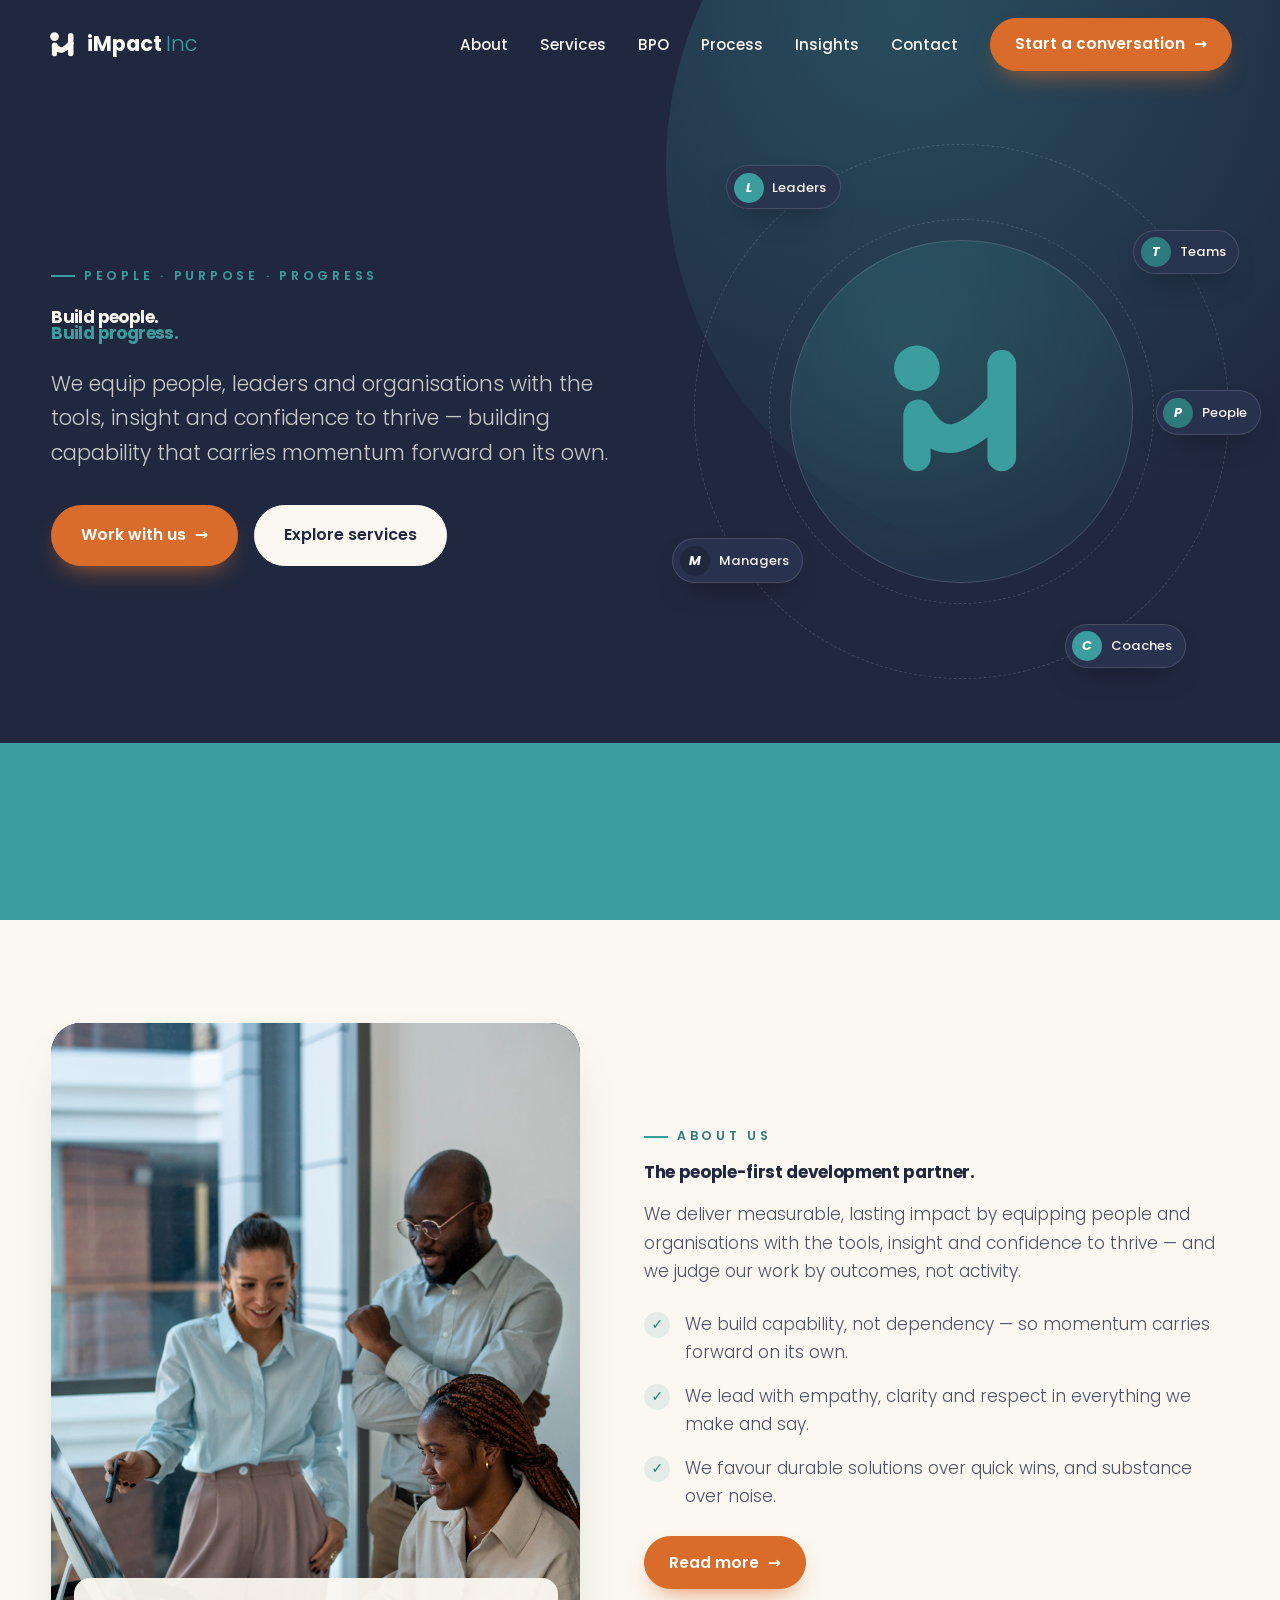
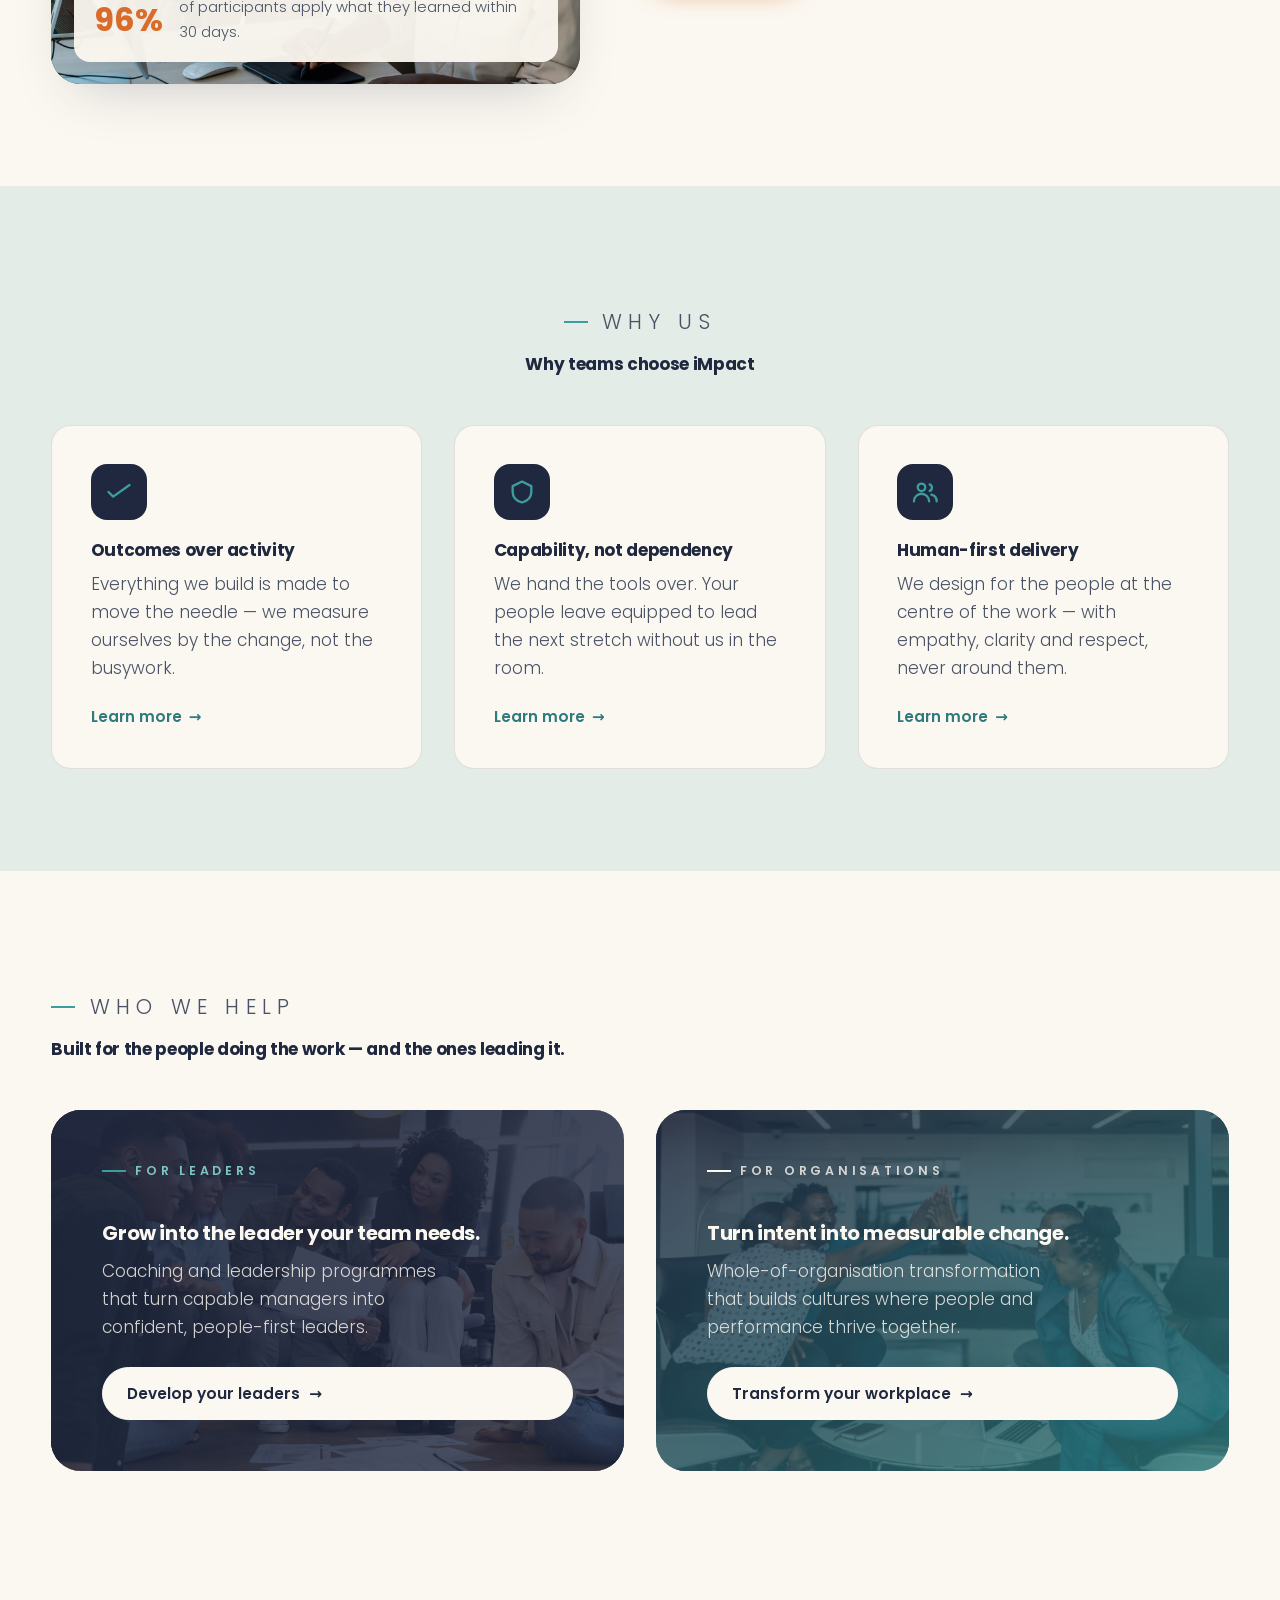
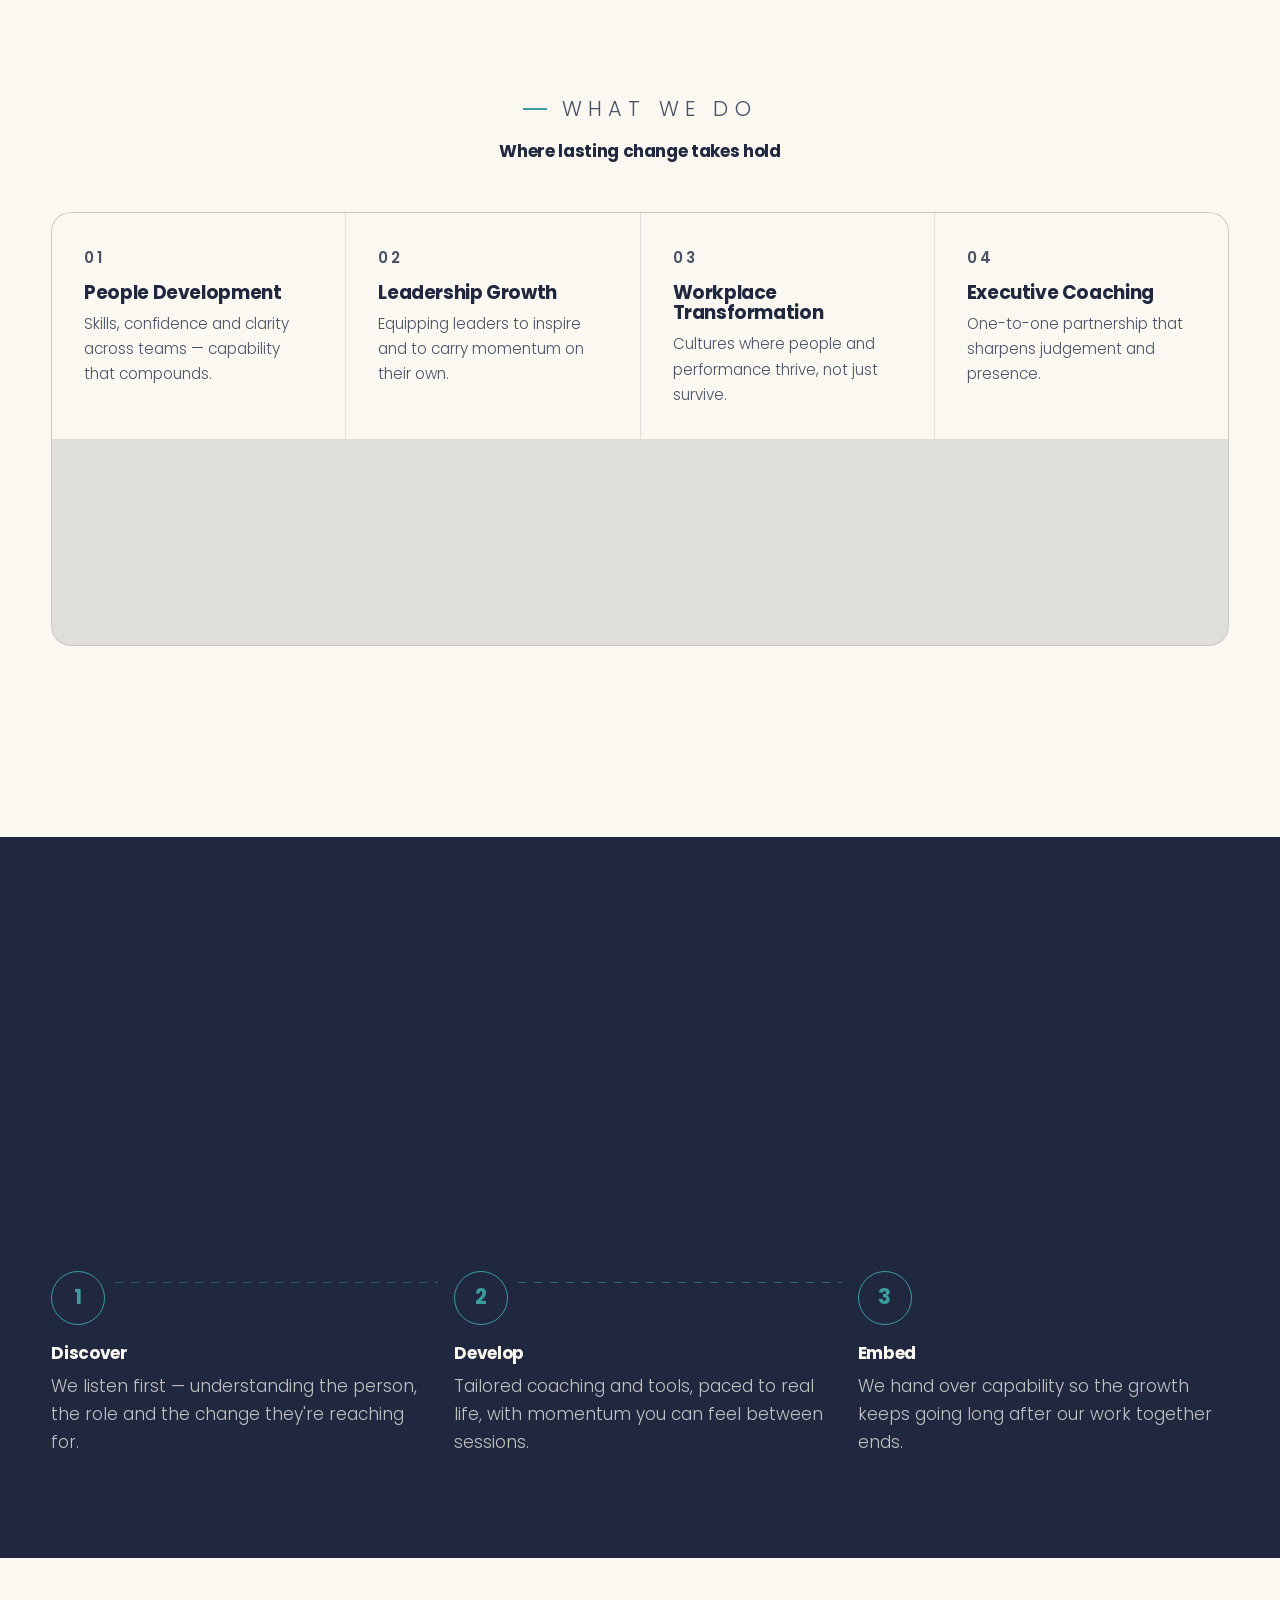
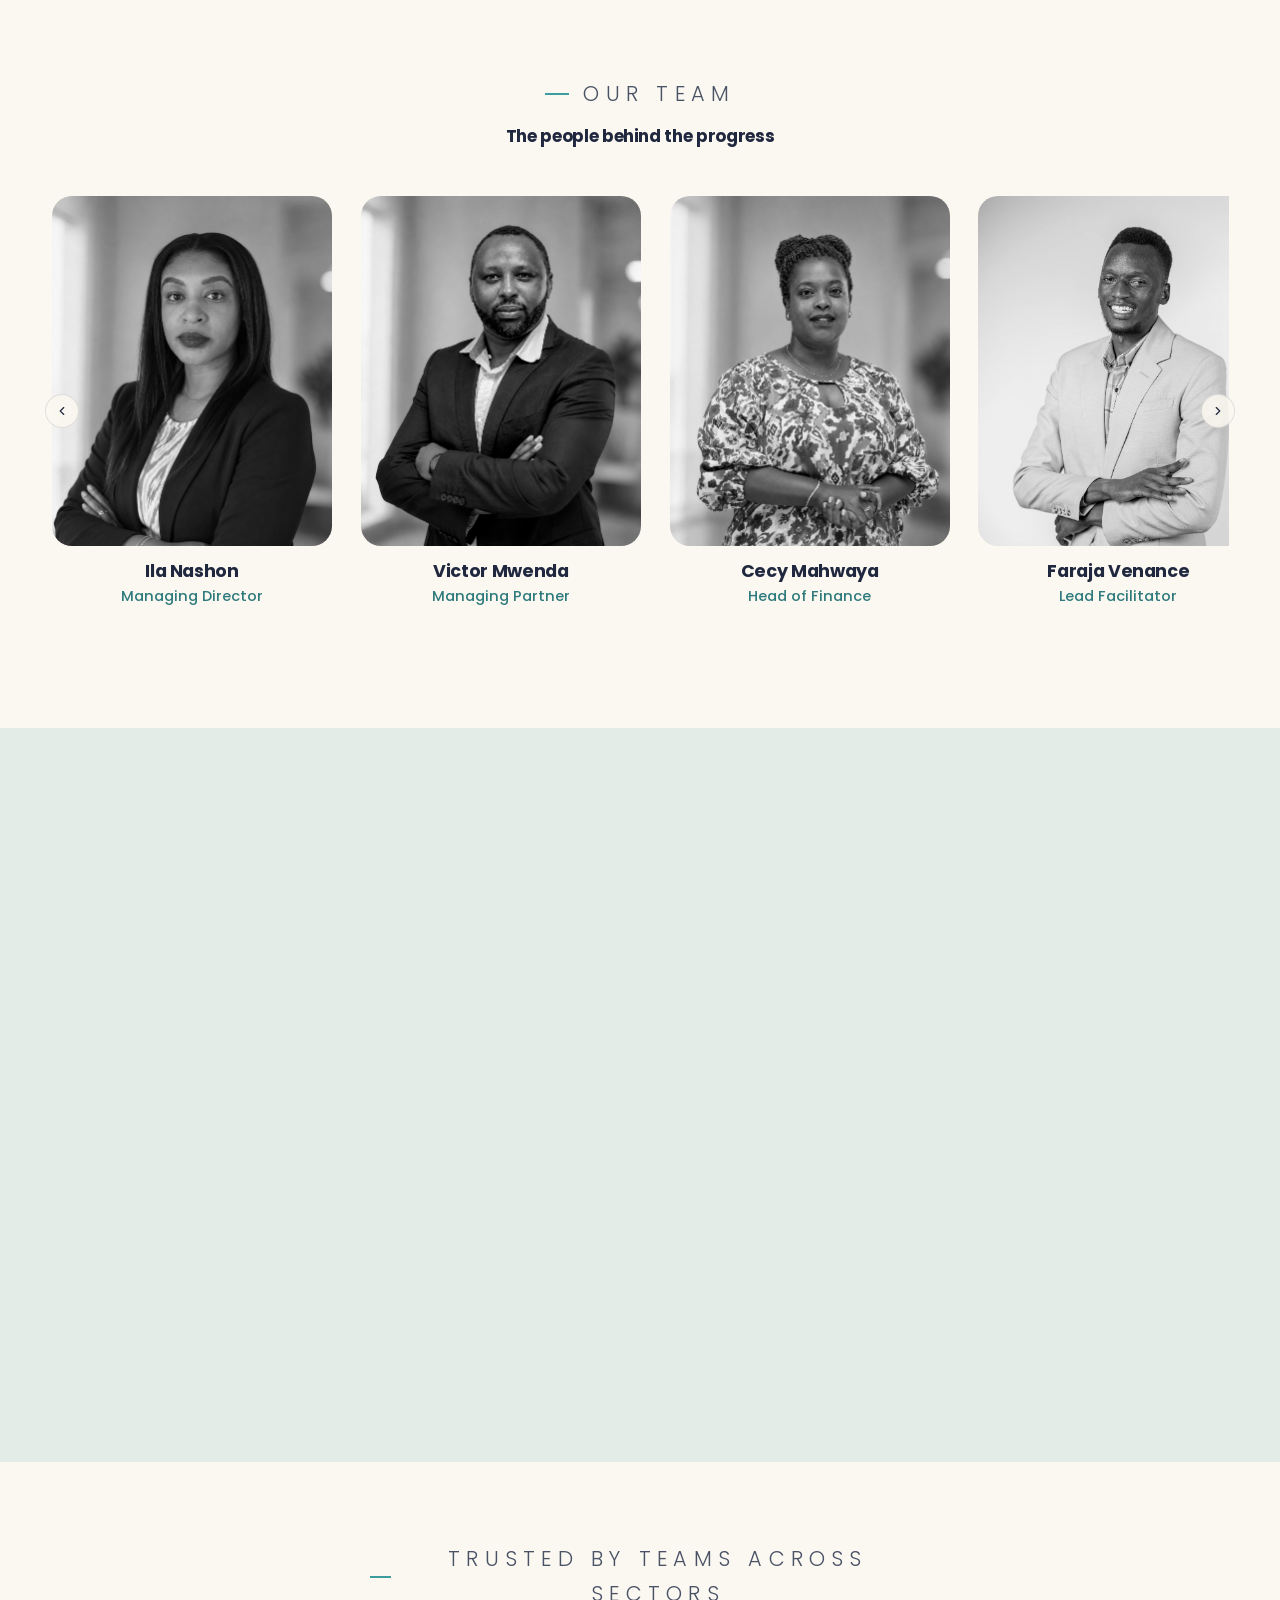
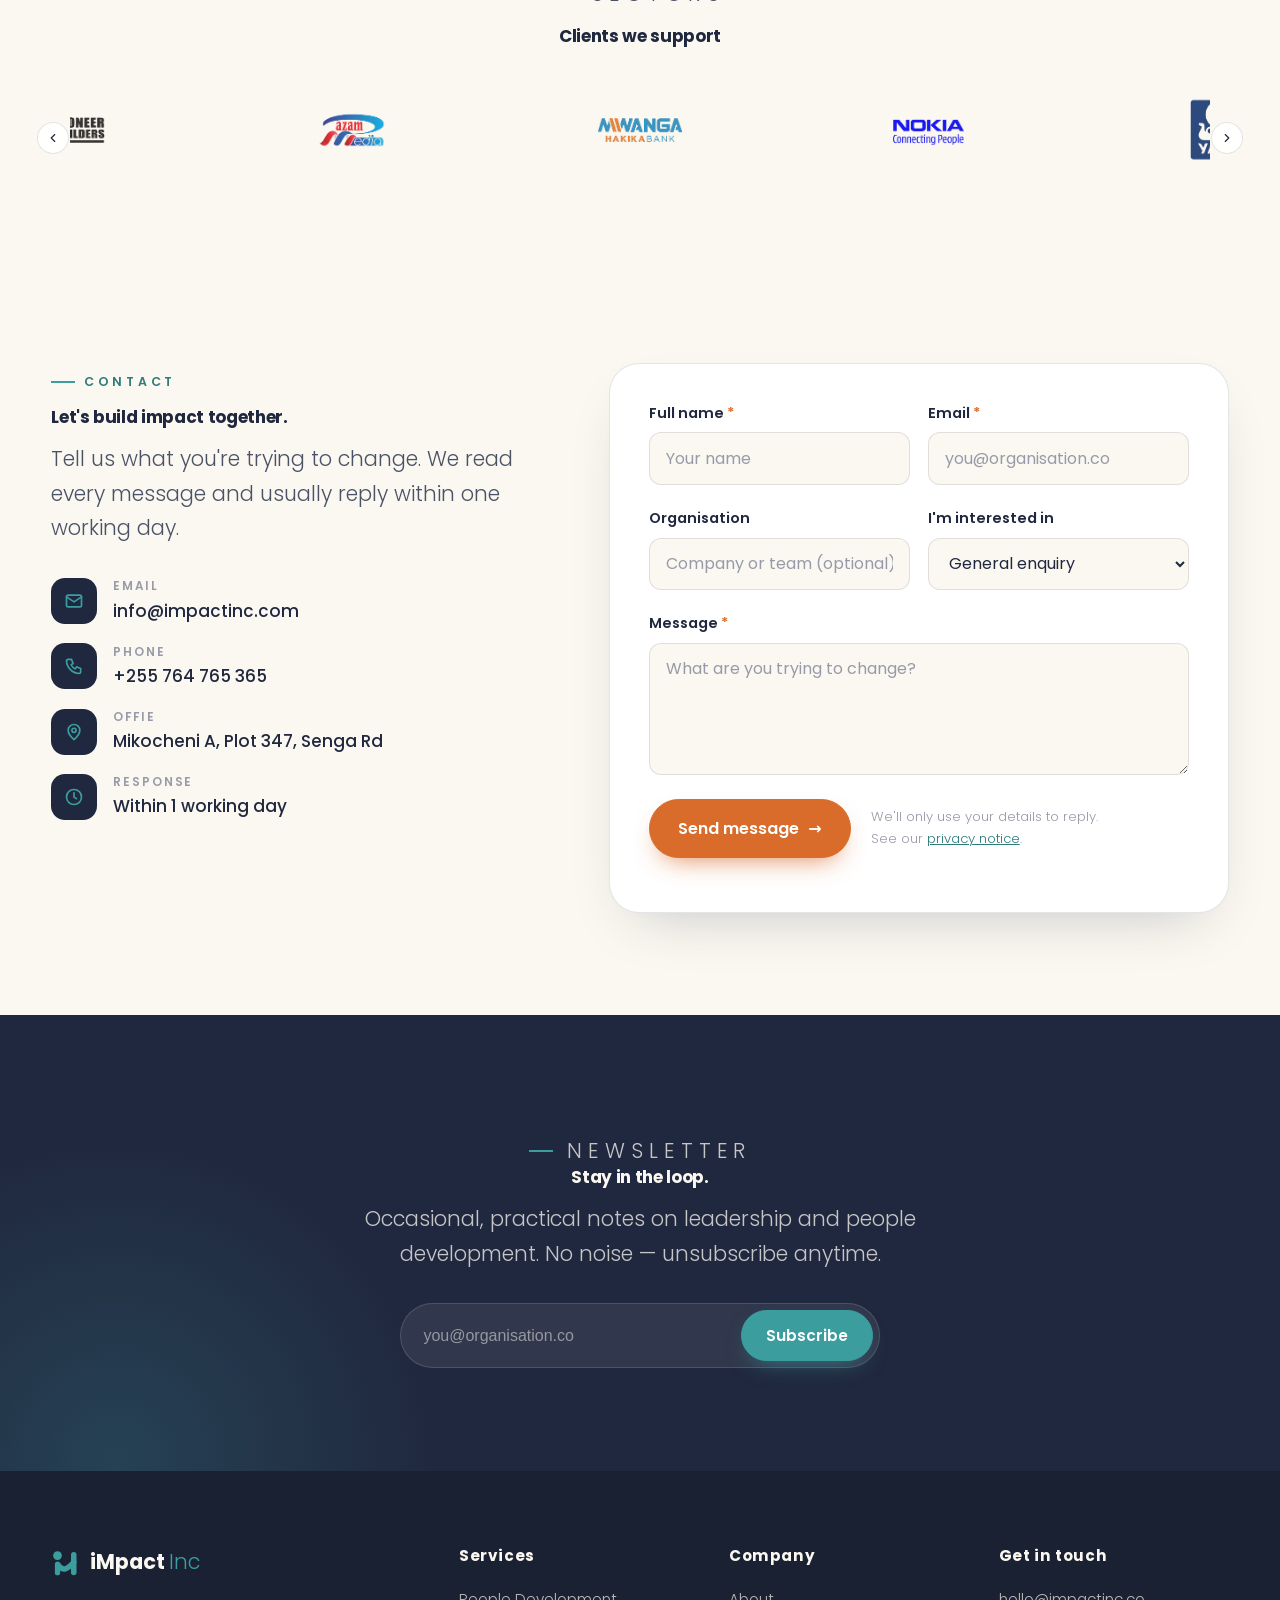
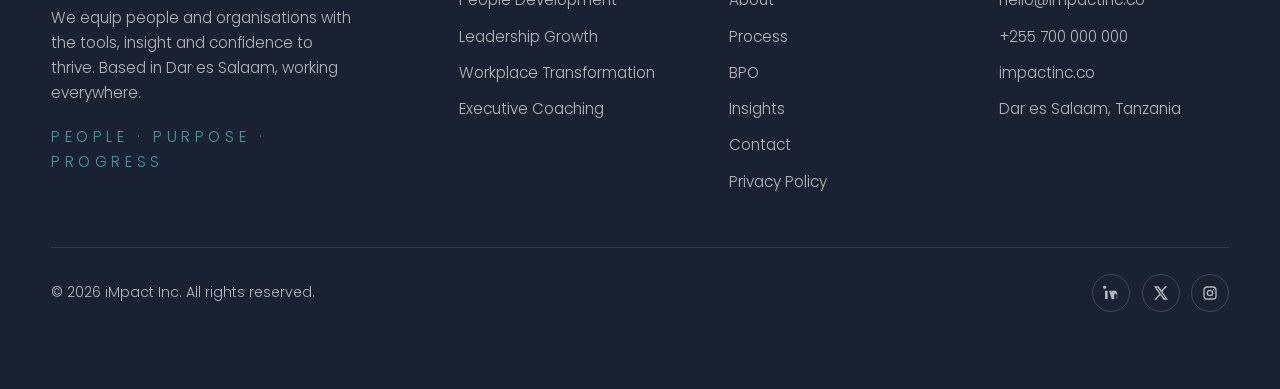
==== index.html @ 43fedabb "Update website" ====
<!DOCTYPE html>
<html lang="en">
<head>
  <meta charset="UTF-8" />
  <meta name="viewport" content="width=device-width, initial-scale=1.0" />
  <title>iMpact Inc — People · Purpose · Progress</title>
  <meta name="description" content="iMpact Inc equips people, leaders and organisations with the tools, insight and confidence to thrive. People development, leadership growth and workplace transformation." />
  <meta name="theme-color" content="#20283F" />
  <meta property="og:title" content="iMpact Inc — People · Purpose · Progress" />
  <meta property="og:description" content="Measurable, lasting impact — built by equipping people, not creating dependency." />
  <meta property="og:type" content="website" />
  <link rel="icon" type="image/svg+xml" href="assets/favicon.svg" />
  <link rel="preconnect" href="https://fonts.googleapis.com" />
  <link rel="preconnect" href="https://fonts.gstatic.com" crossorigin />
  <link href="https://fonts.googleapis.com/css2?family=Poppins:wght@300;400;500;600;700&display=swap" rel="stylesheet" />
  <link rel="stylesheet" href="css/styles.css" />
</head>
<body id="top">
  <div class="preloader" aria-hidden="true">
    <div class="preloader__inner">
      <div class="preloader__spinner">
        <span></span>
        <span></span>
        <span></span>
        <div class="preloader__core"></div>
      </div>
      <div class="preloader__text">
        <strong>Building momentum</strong>
        <span>Loading the iMpact experience...</span>
      </div>
    </div>
  </div>

  <!-- ===================== NAV ===================== -->
  <header class="nav" id="nav" data-open="false">
    <a class="logo" href="#top" aria-label="iMpact Inc home">
      <span class="logo__mark" aria-hidden="true">
        <svg viewBox="0 0 120 120"><g fill="currentColor"><circle cx="26" cy="27" r="17.5"/><rect x="15.5" y="53" width="21" height="53" rx="10.5"/><rect x="80" y="13" width="22" height="93" rx="11"/><path d="M27 62 C 43 92, 65 84, 91 54" fill="none" stroke="currentColor" stroke-width="22" stroke-linecap="round"/></g></svg>
      </span>
      <span class="logo__type">iMpact<span class="inc">Inc</span></span>
    </a>
    <nav class="nav__links" id="navLinks" aria-label="Primary">
      <a class="nav__link" href="#about">About</a>
      <a class="nav__link" href="#services">Services</a>
      <a class="nav__link" href="bpo.html">BPO</a>  
      <a class="nav__link" href="#process">Process</a>
      <a class="nav__link" href="#insights">Insights</a>
      <a class="nav__link" href="#contact">Contact</a>
      <a class="btn btn--accent" href="about.html">Start a conversation <span class="arrow" aria-hidden="true">→</span></a>
    </nav>
    <button class="nav__toggle" id="navToggle" aria-label="Open menu" aria-expanded="false" aria-controls="navLinks"><span></span><span></span><span></span></button>
  </header>

  <main>
  <!-- ===================== HERO ===================== -->
  <section class="hero" aria-labelledby="hero-h">
    <span class="hero__halo" aria-hidden="true"></span>
    <div class="hero__grid">
      <div>
        <p class="eyebrow eyebrow--light" data-reveal>People · Purpose · Progress</p>
        <h1 class="hero__title" id="hero-h" data-reveal data-delay="1">Build people.<br><span class="accent">Build progress.</span></h1>
        <p class="hero__lead" data-reveal data-delay="2">We equip people, leaders and organisations with the tools, insight and confidence to thrive — building capability that carries momentum forward on its own.</p>
        <div class="hero__actions" data-reveal data-delay="3">
          <a class="btn btn--accent btn--lg" href="#contact">Work with us <span class="arrow" aria-hidden="true">→</span></a>
          <a class="btn btn--light btn--lg" href="#services">Explore services</a>
        </div>
      </div>

      <div class="hero__stage" aria-hidden="true" data-reveal data-delay="2">
        <span class="hero__orbit"></span>
        <span class="hero__orbit hero__orbit--2"></span>
        <div class="hero__core">
          <span class="mark"><svg viewBox="0 0 120 120"><g fill="currentColor"><circle cx="26" cy="27" r="17.5"/><rect x="15.5" y="53" width="21" height="53" rx="10.5"/><rect x="80" y="13" width="22" height="93" rx="11"/><path d="M27 62 C 43 92, 65 84, 91 54" fill="none" stroke="currentColor" stroke-width="22" stroke-linecap="round"/></g></svg></span>
        </div>
        <span class="badge badge--a"><i style="background:#3C9D9F">L</i><span>Leaders</span></span>
        <span class="badge badge--b"><i style="background:#2E7A7C">T</i><span>Teams</span></span>
        <span class="badge badge--c"><i style="background:#20283F">M</i><span>Managers</span></span>
        <span class="badge badge--d"><i style="background:#3C9D9F">C</i><span>Coaches</span></span>
        <span class="badge badge--e"><i style="background:#2E7A7C">P</i><span>People</span></span>
      </div>
    </div>
  </section>

  <!-- ===================== STATS ===================== -->
  <section class="stats" aria-label="iMpact by the numbers">
    <div class="shell">
      <div class="stats__grid">
        <div data-reveal><div class="stat__num" data-count="12" data-suffix="k">0</div><p class="stat__label">People developed</p></div>
        <div data-reveal data-delay="1"><div class="stat__num" data-count="96" data-suffix="%">0</div><p class="stat__label">Programme satisfaction</p></div>
        <div data-reveal data-delay="2"><div class="stat__num" data-count="340" data-suffix="+">0</div><p class="stat__label">Leaders coached</p></div>
        <div data-reveal data-delay="3"><div class="stat__num" data-count="75" data-suffix="+">0</div><p class="stat__label">Organisations served</p></div>
      </div>
    </div>
  </section>

  <!-- ===================== ABOUT ===================== -->
  
  <section class="about" id="about" aria-labelledby="about-h">
    <div class="shell about__grid">
      <div class="about__visual about__visual--photo" data-reveal>
  <img src="assets/about.jpg" alt="An iMpact Inc facilitator working with a team" />
  <div class="about__chip">
    <span class="pct">96%</span>
    <p>of participants apply what they learned within 30 days.</p>
  </div>
</div>
      <div>
        <p class="eyebrow" data-reveal>About us</p>
        <h2 id="about-h" data-reveal data-delay="1">The people-first development partner.</h2>
        <p data-reveal data-delay="1" style="color:var(--ink-soft)">We deliver measurable, lasting impact by equipping people and organisations with the tools, insight and confidence to thrive — and we judge our work by outcomes, not activity.</p>
        <ul class="about__list">
          <li data-reveal data-delay="1"><span class="tick">✓</span><span>We build capability, not dependency — so momentum carries forward on its own.</span></li>
          <li data-reveal data-delay="2"><span class="tick">✓</span><span>We lead with empathy, clarity and respect in everything we make and say.</span></li>
          <li data-reveal data-delay="3"><span class="tick">✓</span><span>We favour durable solutions over quick wins, and substance over noise.</span></li>
        </ul>
        <div class="about__actions">
          <a class="btn btn--accent" href="about.html" data-reveal data-delay="3">Read more <span class="arrow" aria-hidden="true">→</span></a>
        </div>
      </div>
    </div>
  </section>

  <!-- ===================== WHY ===================== -->
  <section class="why" aria-labelledby="why-h">
    <div class="shell">
      <div class="section-head center">
        <p class="eyebrow eyebrow--center" data-reveal>Why us</p>
        <h2 id="why-h" data-reveal data-delay="1">Why teams choose iMpact</h2>
      </div>
      <div class="why__grid">
        <article class="why-card" data-reveal>
          <div class="why-card__icon"><svg viewBox="0 0 24 24" fill="none" stroke="currentColor" stroke-width="2" stroke-linecap="round" stroke-linejoin="round"><path d="M3 12l4 4L21 6"/></svg></div>
          <h3>Outcomes over activity</h3>
          <p>Everything we build is made to move the needle — we measure ourselves by the change, not the busywork.</p>
          <a class="link-more" href="#services">Learn more <span class="arrow" aria-hidden="true">→</span></a>
        </article>
        <article class="why-card" data-reveal data-delay="1">
          <div class="why-card__icon"><svg viewBox="0 0 24 24" fill="none" stroke="currentColor" stroke-width="2" stroke-linecap="round" stroke-linejoin="round"><path d="M12 3l8 4v5c0 5-3.4 7.7-8 9-4.6-1.3-8-4-8-9V7z"/></svg></div>
          <h3>Capability, not dependency</h3>
          <p>We hand the tools over. Your people leave equipped to lead the next stretch without us in the room.</p>
          <a class="link-more" href="#services">Learn more <span class="arrow" aria-hidden="true">→</span></a>
        </article>
        <article class="why-card" data-reveal data-delay="2">
          <div class="why-card__icon"><svg viewBox="0 0 24 24" fill="none" stroke="currentColor" stroke-width="2" stroke-linecap="round" stroke-linejoin="round"><circle cx="9" cy="8" r="3.2"/><path d="M2.5 20a6.5 6.5 0 0113 0M16 5.5a3 3 0 010 5.6M22 20a6 6 0 00-4.5-5.8"/></svg></div>
          <h3>Human-first delivery</h3>
          <p>We design for the people at the centre of the work — with empathy, clarity and respect, never around them.</p>
          <a class="link-more" href="#services">Learn more <span class="arrow" aria-hidden="true">→</span></a>
        </article>
      </div>
    </div>
  </section>

<!-- ===================== AUDIENCE ===================== -->
  <section aria-labelledby="aud-h">
    <div class="shell">
      <div class="section-head" data-reveal>
        <p class="eyebrow">Who we help</p>
        <h2 id="aud-h">Built for the people doing the work — and the ones leading it.</h2>
      </div>
      <div class="audience__grid">
        <article class="aud-card aud-card--leaders" data-reveal>
          <img class="aud-card__img" src="assets/leaders.jpg" alt="" aria-hidden="true" />
          <p class="eyebrow">For leaders</p>
          <h3>Grow into the leader your team needs.</h3>
          <p>Coaching and leadership programmes that turn capable managers into confident, people-first leaders.</p>
          <a class="btn btn--light" href="#contact">Develop your leaders <span class="arrow" aria-hidden="true">→</span></a>
        </article>
        <article class="aud-card aud-card--orgs" data-reveal data-delay="1">
          <img class="aud-card__img" src="assets/orgs.jpg" alt="" aria-hidden="true" />
          <p class="eyebrow">For organisations</p>
          <h3>Turn intent into measurable change.</h3>
          <p>Whole-of-organisation transformation that builds cultures where people and performance thrive together.</p>
          <a class="btn btn--light" href="#contact">Transform your workplace <span class="arrow" aria-hidden="true">→</span></a>
        </article>
      </div>
    </div>
  </section>

  <!-- ===================== SERVICES ===================== -->
  <section class="services" id="services" aria-labelledby="svc-h">
    <div class="shell">
      <div class="section-head center">
        <p class="eyebrow eyebrow--center" data-reveal>What we do</p>
        <h2 id="svc-h" data-reveal data-delay="1">Where lasting change takes hold</h2>
      </div>
      <div class="services__grid">
        <article class="svc" data-reveal><p class="svc__no">01</p><h3>People Development</h3><p>Skills, confidence and clarity across teams — capability that compounds.</p></article>
        <article class="svc" data-reveal data-delay="1"><p class="svc__no">02</p><h3>Leadership Growth</h3><p>Equipping leaders to inspire and to carry momentum on their own.</p></article>
        <article class="svc" data-reveal data-delay="2"><p class="svc__no">03</p><h3>Workplace Transformation</h3><p>Cultures where people and performance thrive, not just survive.</p></article>
        <article class="svc" data-reveal data-delay="3"><p class="svc__no">04</p><h3>Executive Coaching</h3><p>One-to-one partnership that sharpens judgement and presence.</p></article>
        <article class="svc" data-reveal><p class="svc__no">05</p><h3>Team Effectiveness</h3><p>Aligning teams around shared purpose and clear ways of working.</p></article>
        <article class="svc" data-reveal data-delay="1"><p class="svc__no">06</p><h3>Change Enablement</h3><p>Helping people adopt change with confidence, not resistance.</p></article>
        <article class="svc" data-reveal data-delay="2"><p class="svc__no">07</p><h3>Wellbeing at Work</h3><p>Sustainable performance built on healthy, supported people.</p></article>
        <article class="svc" data-reveal data-delay="3"><p class="svc__no">08</p><h3>Capability Building</h3><p>Embedding the tools and habits that outlast any single programme.</p></article>
      </div>
      <div class="services__foot" data-reveal><a class="btn btn--ghost" href="#contact">Discuss your needs <span class="arrow" aria-hidden="true">→</span></a></div>
    </div>
  </section>

  <!-- ===================== PROCESS ===================== -->
  <section class="process" id="process" aria-labelledby="proc-h">
    <div class="shell">
      <div class="section-head center">
        <p class="eyebrow eyebrow--light eyebrow--center" data-reveal>Process</p>
        <h2 id="proc-h" data-reveal data-delay="1">How we work</h2>
        <p data-reveal data-delay="2">A clear, collaborative path — whether you're growing a leader or transforming a whole organisation.</p>
      </div>
      <div style="text-align:center" data-reveal>
        <div class="tabs" role="tablist" aria-label="How we work">
          <button class="tab" role="tab" id="tab-leaders" aria-controls="panel-leaders" aria-selected="true">For leaders</button>
          <button class="tab" role="tab" id="tab-orgs" aria-controls="panel-orgs" aria-selected="false">For organisations</button>
        </div>
      </div>

      <div class="steps" id="panel-leaders" role="tabpanel" aria-labelledby="tab-leaders">
        <div class="step" data-reveal><div class="step__no">1</div><h3>Discover</h3><p>We listen first — understanding the person, the role and the change they're reaching for.</p></div>
        <div class="step" data-reveal data-delay="1"><div class="step__no">2</div><h3>Develop</h3><p>Tailored coaching and tools, paced to real life, with momentum you can feel between sessions.</p></div>
        <div class="step" data-reveal data-delay="2"><div class="step__no">3</div><h3>Embed</h3><p>We hand over capability so the growth keeps going long after our work together ends.</p></div>
      </div>

      <div class="steps" id="panel-orgs" role="tabpanel" aria-labelledby="tab-orgs" hidden>
        <div class="step" data-reveal><div class="step__no">1</div><h3>Diagnose</h3><p>We map where you are and where you want to be — grounded in evidence, not assumptions.</p></div>
        <div class="step" data-reveal data-delay="1"><div class="step__no">2</div><h3>Design</h3><p>A practical programme co-built with your people, aligned to outcomes that matter.</p></div>
        <div class="step" data-reveal data-delay="2"><div class="step__no">3</div><h3>Deliver</h3><p>We roll out, measure and adjust — then leave you equipped to sustain the change.</p></div>
      </div>
    </div>
  </section>

  <!-- ===================== TEAM ===================== -->
  <section aria-labelledby="team-h">
    <div class="shell">
      <div class="section-head center">
        <p class="eyebrow eyebrow--center" data-reveal>Our team</p>
        <h2 id="team-h" data-reveal data-delay="1">The people behind the progress</h2>
      </div>
      <div class="team__slider">
        <button type="button" class="slider__nav slider__nav--prev" id="teamPrev" aria-label="Scroll team left">
          <svg viewBox="0 0 24 24" aria-hidden="true"><path d="M15 18l-6-6 6-6"/></svg>
        </button>
        <div class="team__grid" role="list">
          <div class="member" data-reveal data-delay="1" role="listitem">
            <img class="member__avatar" src="assets/team-Ila.jpeg" alt="Ila Nashon" />
            <h3>Ila Nashon</h3><span>Managing Director</span>
          </div>
          <div class="member" data-reveal data-delay="1" role="listitem">
            <img class="member__avatar" src="assets/team-Victor.jpg" alt="Victor Mwenda" />
            <h3>Victor Mwenda</h3><span>Managing Partner</span>
          </div>
          <div class="member" data-reveal data-delay="2" role="listitem">
            <img class="member__avatar" src="assets/team-Cecy.jpeg" alt="Cecy Mahwaya" />
            <h3>Cecy Mahwaya</h3><span>Head of Finance</span>
          </div>
          <div class="member" data-reveal data-delay="3" role="listitem">
            <img class="member__avatar" src="assets/team-Faraja.jpg" alt="Faraja Venance" />
            <h3>Faraja Venance</h3><span>Lead Facilitator</span>
          </div>
          <div class="member" data-reveal data-delay="4" role="listitem">
            <img class="member__avatar" src="assets/team-Suzan.jpeg" alt="Suzan Raphael" />
            <h3>Suzan Raphael</h3><span>Head of Sales and Marketing</span>
          </div>
          <div class="member" data-reveal data-delay="5" role="listitem">
            <img class="member__avatar" src="assets/team-Charles.jpeg" alt="Charles Lusiga" />
            <h3>Charles Lusiga</h3><span>Operational Manager</span>
          </div>
          <div class="member" data-reveal data-delay="6" role="listitem">
            <img class="member__avatar" src="assets/team-Mariam.jpeg" alt="Mariam Rajab" />
            <h3>Mariam Rajab</h3><span>Senior Associate</span>
          </div>
          <div class="member" data-reveal data-delay="7" role="listitem">
            <img class="member__avatar" src="assets/team-Jonathan.jpeg" alt="Jonathan Ndali" />
            <h3>Jonathan Ndali</h3><span>Lead Facilitator</span>
          </div>
          <div class="member" data-reveal data-delay="8" role="listitem">
            <img class="member__avatar" src="assets/team-Sharon.jpg" alt="Sharon Bidyanguze" />
            <h3>Sharon Bidyanguze</h3><span>Communications &amp; Brand Officer</span>
          </div>
          <div class="member" data-reveal data-delay="9" role="listitem">
            <img class="member__avatar" src="assets/team-Michelle.jpeg" alt="Michelle Mushi" />
            <h3>Michelle Mushi</h3><span>Head of Programs &amp; Client Delivery</span>
          </div>
        </div>
        <button type="button" class="slider__nav slider__nav--next" id="teamNext" aria-label="Scroll team right">
          <svg viewBox="0 0 24 24" aria-hidden="true"><path d="M9 6l6 6-6 6"/></svg>
        </button>
      </div>
    </div>
  </section>

<!-- ===================== INSIGHTS ===================== -->
  <section class="insights" id="insights" aria-labelledby="ins-h">
    <div class="shell">
      <div class="section-head center">
        <p class="eyebrow eyebrow--center" data-reveal>Insights</p>
        <h2 id="ins-h" data-reveal data-delay="1">Ideas worth sharing</h2>
      </div>
      <div class="insights__grid">
        <article class="post" data-reveal>
          <div class="post__media"><img class="post__img" src="assets/insight-1.jpg" alt="Why capability beats dependency in every development programme" /></div>
          <div class="post__body"><p class="post__date">June 12, 2026</p><h3>Why capability beats dependency in every development programme</h3></div>
        </article>
        <article class="post" data-reveal data-delay="1">
          <div class="post__media"><img class="post__img" src="assets/insight-2.jpg" alt="The quiet skill that turns capable managers into trusted leaders" /></div>
          <div class="post__body"><p class="post__date">June 4, 2026</p><h3>The quiet skill that turns capable managers into trusted leaders</h3></div>
        </article>
        <article class="post" data-reveal data-delay="2">
          <div class="post__media"><img class="post__img" src="assets/insight-3.jpg" alt="Measuring what matters: outcomes over activity in workplace change" /></div>
          <div class="post__body"><p class="post__date">May 22, 2026</p><h3>Measuring what matters: outcomes over activity in workplace change</h3></div>
        </article>
      </div>
    </div>
  </section>

  <!-- ===================== CLIENTS ===================== -->
  <section class="clients" aria-labelledby="clients-h">
    <div class="shell">
      <div class="section-head center">
        <p class="eyebrow eyebrow--center" data-reveal>Trusted by teams across sectors</p>
        <h2 id="clients-h" data-reveal data-delay="1">Clients we support</h2>
      </div>
      <div class="clients__slider" data-reveal data-delay="1">
        <button type="button" class="slider__nav slider__nav--prev" id="clientsPrev" aria-label="Scroll clients left">
          <svg viewBox="0 0 24 24" aria-hidden="true"><path d="M15 18l-6-6 6-6"/></svg>
        </button>
        <div class="clients__row" role="list">
          <img class="client-logo" src="assets/client-1.jpg" alt="Azam" role="listitem" />
          <img class="client-logo" src="assets/client-2.png" alt="Client logo 2" role="listitem" />
          <img class="client-logo" src="assets/client-3.jpg" alt="Nokia" role="listitem" />
          <img class="client-logo" src="assets/client-4.jpg" alt="Yara" role="listitem" />
          <img class="client-logo" src="assets/client-5.jpg" alt="Young Life" role="listitem" />
          <img class="client-logo" src="assets/client-6.jpg" alt="Client logo 6" role="listitem" />
          <img class="client-logo" src="assets/client-7.jpg" alt="Client logo 7" role="listitem" />
          <img class="client-logo" src="assets/client-8.jpg" alt="Client logo 8" role="listitem" />
          <img class="client-logo" src="assets/client-9.jpg" alt="Client logo 9" role="listitem" />
          <img class="client-logo" src="assets/client-10.jpg" alt="Client logo 10" role="listitem" />
          <img class="client-logo" src="assets/client-11.jpg" alt="Client logo 11" role="listitem" />
        </div>
        <button type="button" class="slider__nav slider__nav--next" id="clientsNext" aria-label="Scroll clients right">
          <svg viewBox="0 0 24 24" aria-hidden="true"><path d="M9 6l6 6-6 6"/></svg>
        </button>
      </div>
    </div>
  </section>

  <!-- ===================== CONTACT ===================== -->
  <section class="contact-section" id="contact" aria-labelledby="contact-h">
    <div class="shell contact__layout">
      <div class="contact__info" data-reveal>
        <p class="eyebrow">Contact</p>
        <h2 id="contact-h">Let's build impact together.</h2>
        <p class="lead">Tell us what you're trying to change. We read every message and usually reply within one working day.</p>
        <div class="contact__details">
          <div class="info-row">
            <span class="ic" aria-hidden="true"><svg viewBox="0 0 24 24" fill="none" stroke="currentColor" stroke-width="2" stroke-linecap="round" stroke-linejoin="round"><rect x="3" y="5" width="18" height="14" rx="2"/><path d="m3 7 9 6 9-6"/></svg></span>
            <div><div class="k">Email</div><a class="v" href="mailto:info@impactinc.com">info@impactinc.com</a></div>
          </div>
          <div class="info-row">
            <span class="ic" aria-hidden="true"><svg viewBox="0 0 24 24" fill="none" stroke="currentColor" stroke-width="2" stroke-linecap="round" stroke-linejoin="round"><path d="M5 4h4l2 5-2.5 1.5a11 11 0 0 0 5 5L15 13l5 2v4a2 2 0 0 1-2 2A16 16 0 0 1 3 6a2 2 0 0 1 2-2"/></svg></span>
            <div><div class="k">Phone</div><a class="v" href="tel:+255764765365">+255 764 765 365</a></div>
          </div>
          <div class="info-row">
            <span class="ic" aria-hidden="true"><svg viewBox="0 0 24 24" fill="none" stroke="currentColor" stroke-width="2" stroke-linecap="round" stroke-linejoin="round"><path d="M12 21s-7-5.5-7-11a7 7 0 0 1 14 0c0 5.5-7 11-7 11"/><circle cx="12" cy="10" r="2.5"/></svg></span>
            <div><div class="k">Offie</div><span class="v">Mikocheni A, Plot 347, Senga Rd</span></div>
          </div>
          <div class="info-row">
            <span class="ic" aria-hidden="true"><svg viewBox="0 0 24 24" fill="none" stroke="currentColor" stroke-width="2" stroke-linecap="round" stroke-linejoin="round"><circle cx="12" cy="12" r="9"/><path d="M12 7v5l3 2"/></svg></span>
            <div><div class="k">Response</div><span class="v">Within 1 working day</span></div>
          </div>
        </div>
      </div>

      <div class="contact-card" data-reveal data-delay="1">
        <!--
          SUBMISSION: this form posts to a form-backend service so a static site
          (e.g. GitHub Pages) can receive messages with no server of your own.
          1) Create a free endpoint at web3forms.com (or formspree.io).
          2) Paste your key/URL below. Until then it runs in safe "demo" mode.
        -->
        <form id="contactForm" action="https://api.web3forms.com/submit" method="POST" novalidate>
          <input type="hidden" name="access_key" value="YOUR-ACCESS-KEY-HERE" />
          <input type="hidden" name="subject" value="New enquiry from the iMpact Inc website" />
          <input type="hidden" name="from_name" value="iMpact Inc website" />
          <!-- spam honeypot: bots fill this, humans never see it -->
          <input type="text" name="botcheck" class="hp" tabindex="-1" autocomplete="off" aria-hidden="true" />

          <div class="form-grid">
            <div class="field">
              <label for="cf-name">Full name <span class="req" aria-hidden="true">*</span></label>
              <input id="cf-name" name="name" type="text" autocomplete="name" placeholder="Your name" required aria-describedby="err-name" />
              <span class="field__error" id="err-name">Please enter your name.</span>
            </div>
            <div class="field">
              <label for="cf-email">Email <span class="req" aria-hidden="true">*</span></label>
              <input id="cf-email" name="email" type="email" autocomplete="email" placeholder="you@organisation.co" required aria-describedby="err-email" />
              <span class="field__error" id="err-email">Enter a valid email address.</span>
            </div>
            <div class="field">
              <label for="cf-org">Organisation</label>
              <input id="cf-org" name="organisation" type="text" autocomplete="organization" placeholder="Company or team (optional)" />
            </div>
            <div class="field">
              <label for="cf-topic">I'm interested in</label>
              <select id="cf-topic" name="interest">
                <option>General enquiry</option>
                <option>People Development</option>
                <option>Leadership Growth</option>
                <option>Workplace Transformation</option>
                <option>Executive Coaching</option>
                <option>Something else</option>
              </select>
            </div>
            <div class="field field--full">
              <label for="cf-msg">Message <span class="req" aria-hidden="true">*</span></label>
              <textarea id="cf-msg" name="message" placeholder="What are you trying to change?" required aria-describedby="err-msg"></textarea>
              <span class="field__error" id="err-msg">Please add a short message.</span>
            </div>
          </div>

          <div class="form__foot">
            <button class="btn btn--accent btn--lg" type="submit">Send message <span class="arrow" aria-hidden="true">→</span></button>
            <p class="form__note">We'll only use your details to reply. See our <a href="privacy.html">privacy notice</a>.</p>
          </div>
          <p class="form__status" id="formStatus" role="status" aria-live="polite"></p>
        </form>
      </div>
    </div>
  </section>

  <!-- ===================== NEWSLETTER ===================== -->
  <section class="cta-band" id="newsletter" aria-labelledby="nl-h">
    <span class="cta-band__halo" aria-hidden="true"></span>
    <div class="shell cta-band__inner">
      <p class="eyebrow eyebrow--light eyebrow--center" data-reveal>Newsletter</p>
      <h2 id="nl-h" data-reveal data-delay="1">Stay in the loop.</h2>
      <p data-reveal data-delay="2">Occasional, practical notes on leadership and people development. No noise — unsubscribe anytime.</p>
      <form class="subscribe" data-reveal data-delay="2" onsubmit="return false">
        <label class="sr-only" for="nl-email">Email address</label>
        <input id="nl-email" type="email" placeholder="you@organisation.co" required />
        <button class="btn" type="submit">Subscribe</button>
      </form>
    </div>
  </section>
  </main>

  <!-- ===================== FOOTER ===================== -->
  <footer class="footer">
    <div class="shell">
      <div class="footer__top">
        <div class="footer__brand">
          <a class="logo logo--invert" href="#top" aria-label="iMpact Inc home">
            <span class="logo__mark" aria-hidden="true"><svg viewBox="0 0 120 120"><g fill="currentColor"><circle cx="26" cy="27" r="17.5"/><rect x="15.5" y="53" width="21" height="53" rx="10.5"/><rect x="80" y="13" width="22" height="93" rx="11"/><path d="M27 62 C 43 92, 65 84, 91 54" fill="none" stroke="currentColor" stroke-width="22" stroke-linecap="round"/></g></svg></span>
            <span class="logo__type">iMpact<span class="inc">Inc</span></span>
          </a>
          <p>We equip people and organisations with the tools, insight and confidence to thrive. Based in Dar es Salaam, working everywhere.</p>
          <p class="footer__tag">People · Purpose · Progress</p>
        </div>
        <div class="footer__col">
          <h4>Services</h4>
          <a href="#services">People Development</a>
          <a href="#services">Leadership Growth</a>
          <a href="#services">Workplace Transformation</a>
          <a href="#services">Executive Coaching</a>
        </div>
        <div class="footer__col">
          <h4>Company</h4>
          <a href="#about">About</a>
          <a href="#process">Process</a>
          <a href="bpo.html">BPO</a>
          <a href="#insights">Insights</a>
          <a href="#contact">Contact</a>
          <a href="privacy.html">Privacy Policy</a>
        </div>
        <div class="footer__col">
          <h4>Get in touch</h4>
          <a href="mailto:hello@impactinc.co">hello@impactinc.co</a>
          <a href="tel:+255700000000">+255 700 000 000</a>
          <a href="https://impactinc.co">impactinc.co</a>
          <a href="#contact">Dar es Salaam, Tanzania</a>
        </div>
      </div>
      <div class="footer__bottom">
        <span>© <span id="year">2026</span> iMpact Inc. All rights reserved.</span>
        <div class="footer__social">
          <a href="#" aria-label="LinkedIn"><svg viewBox="0 0 24 24" fill="currentColor"><path d="M4.98 3.5A2.5 2.5 0 102.5 6 2.5 2.5 0 004.98 3.5zM3 8.5h4V21H3zM9 8.5h3.8v1.7h.05a4.2 4.2 0 013.75-2c4 0 4.75 2.6 4.75 6V21H20.6v-5.3c0-1.26 0-2.9-1.8-2.9s-2 1.4-2 2.8V21H13z"/></svg></a>
          <a href="#" aria-label="X"><svg viewBox="0 0 24 24" fill="currentColor"><path d="M18 2h3l-7 8 8.5 12h-6.7l-4.8-6.9L4.7 22H2l7.5-8.6L1.5 2h6.8l4.4 6.4zm-1 18h1.8L7.1 4H5.2z"/></svg></a>
          <a href="#" aria-label="Instagram"><svg viewBox="0 0 24 24" fill="none" stroke="currentColor" stroke-width="2"><rect x="3" y="3" width="18" height="18" rx="5"/><circle cx="12" cy="12" r="4"/><circle cx="17.5" cy="6.5" r="1" fill="currentColor" stroke="none"/></svg></a>
        </div>
      </div>
    </div>
  </footer>

  <script src="js/main.js"></script>
</body>
</html>
---- css/styles.css ----
/* ============================================================
   iMpact Inc — People · Purpose · Progress
   A multi-section brand + services site.
   Palette / type from the iMpact Inc brand guidelines (v1.0).
   ============================================================ */

:root {
  --navy:#20283F; --navy-2:#2A3450; --navy-3:#1A2133;
  --teal:#3C9D9F; --teal-deep:#2E7A7C; --teal-soft:#7FC4C5;
  /* Accent — used sparingly: primary calls-to-action + key highlights only */
  --accent:#D96C2A; --accent-deep:#BF591D; --accent-soft:rgba(217,108,42,.12);
  --paper:#FBF8F1; --slate:#979BA9; --mist:#E3ECE6; --white:#FFFFFF;

  --bg:var(--paper); --ink:var(--navy); --ink-soft:#4A5266;
  --line:rgba(32,40,63,.12); --line-light:rgba(251,248,241,.14);

  --font:"Poppins",system-ui,-apple-system,Segoe UI,Roboto,sans-serif;
  --fs-eyebrow:.78rem;
  --fs-body:1.0625rem;
  --fs-lead:1.3rem;
  --fs-h3:clamp(1.25rem,1rem+1.2vw,1.7rem);
  --fs-h2:clamp(1.9rem,1.2rem+2.8vw,3.1rem);
  --fs-display:clamp(2.6rem,1rem+6.4vw,5.6rem);

  --shell:min(92vw,1200px);
  --gutter:clamp(1.25rem,4vw,3rem);
  --section-y:clamp(4rem,8vw,7.5rem);
  --radius:20px; --radius-lg:30px;
  --ease:cubic-bezier(.22,1,.36,1);
  --shadow:0 24px 60px -28px rgba(32,40,63,.28);
}

*,*::before,*::after{box-sizing:border-box}
*{margin:0}
html{scroll-behavior:smooth;-webkit-text-size-adjust:100%}
@media (prefers-reduced-motion:reduce){
  html{scroll-behavior:auto}
  *,*::before,*::after{animation-duration:.001ms!important;animation-iteration-count:1!important;transition-duration:.001ms!important}
}
body{
  font-family:var(--font);font-weight:300;font-size:var(--fs-body);line-height:1.65;
  color:var(--ink);background:var(--bg);-webkit-font-smoothing:antialiased;
  text-rendering:optimizeLegibility;overflow-x:hidden;
}
img,svg{display:block;max-width:100%}
a{color:inherit;text-decoration:none}
ul{list-style:none;padding:0}
button{font-family:inherit}
:focus-visible{outline:2.5px solid var(--teal);outline-offset:3px;border-radius:4px}

/* ---------- utilities ---------- */
.shell{width:var(--shell);margin-inline:auto}
h1,h2,h3,h4{font-weight:700;line-height:1.08;letter-spacing:-.02em}
.eyebrow{
  font-weight:600;font-size:var(--fs-eyebrow);letter-spacing:.3em;text-transform:uppercase;
  color:var(--teal-deep);display:inline-flex;align-items:center;gap:.7em;
}
.eyebrow::before{content:"";width:24px;height:2px;background:var(--teal)}
.eyebrow--light{color:var(--teal)}
.eyebrow--center{justify-content:center}
.sr-only{position:absolute;width:1px;height:1px;padding:0;margin:-1px;overflow:hidden;clip:rect(0 0 0 0);white-space:nowrap;border:0}

.section-head{max-width:54ch;margin-bottom:clamp(2.2rem,4vw,3.4rem)}
.section-head.center{margin-inline:auto;text-align:center}
.section-head h2{font-size:var(--fs-h2);margin-top:1rem}
.section-head p{margin-top:1rem;color:var(--ink-soft);font-size:var(--fs-lead);font-weight:300}

section{padding-block:var(--section-y)}

/* reveal */
[data-reveal]{opacity:0;transform:translateY(34px);transition:opacity .8s var(--ease),transform .8s var(--ease)}
[data-reveal].is-in{opacity:1;transform:none}
[data-delay="1"]{transition-delay:.08s}[data-delay="2"]{transition-delay:.16s}
[data-delay="3"]{transition-delay:.24s}[data-delay="4"]{transition-delay:.32s}

/* ---------- buttons ---------- */
.btn{
  display:inline-flex;align-items:center;gap:.55rem;font-weight:600;font-size:.96rem;
  padding:.8rem 1.5rem;border-radius:100px;background:var(--teal);color:var(--white);
  border:1.5px solid var(--teal);cursor:pointer;
  transition:transform .25s var(--ease),background .25s var(--ease),box-shadow .25s var(--ease),color .25s var(--ease);
  box-shadow:0 10px 24px -12px rgba(60,157,159,.8);
}
.btn:hover{background:var(--teal-deep);border-color:var(--teal-deep);transform:translateY(-2px)}
.btn--ghost{background:transparent;color:var(--ink);border-color:var(--line);box-shadow:none}
.btn--ghost:hover{background:var(--ink);color:var(--paper);border-color:var(--ink)}
.btn--light{background:var(--paper);color:var(--navy);border-color:var(--paper);box-shadow:none}
.btn--light:hover{background:var(--white);border-color:var(--white)}
/* Accent CTA — the primary "take action" button. Use sparingly. */
.btn--accent{background:var(--accent);border-color:var(--accent);color:var(--white);box-shadow:0 12px 26px -12px rgba(217,108,42,.85)}
.btn--accent:hover{background:var(--accent-deep);border-color:var(--accent-deep)}
.btn--lg{padding:1rem 1.8rem;font-size:1rem}
.btn .arrow{transition:transform .25s var(--ease)}
.btn:hover .arrow{transform:translateX(4px)}
.link-more{
  display:inline-flex;align-items:center;gap:.45rem;font-weight:600;color:var(--teal-deep);font-size:.95rem;
}
.link-more .arrow{transition:transform .25s var(--ease)}
.link-more:hover .arrow{transform:translateX(4px)}

/* ---------- preloader ---------- */
.preloader{
  position:fixed;inset:0;z-index:9999;display:grid;place-items:center;
  background:linear-gradient(135deg,rgba(32,40,63,1),rgba(60,157,159,.92));
  color:var(--paper);overflow:hidden;transition:opacity .55s var(--ease),visibility .55s var(--ease);
}
.preloader::before{
  content:"";position:absolute;inset:0;
  background:radial-gradient(circle at 18% 18%,rgba(217,108,42,.18),transparent 20%),
             radial-gradient(circle at 82% 22%,rgba(251,248,241,.12),transparent 24%),
             radial-gradient(circle at 50% 90%,rgba(60,157,159,.14),transparent 30%);
}
.preloader__inner{position:relative;z-index:1;display:grid;place-items:center;gap:1.6rem;text-align:center;padding:2rem;}
.preloader__spinner{position:relative;width:120px;height:120px;display:grid;place-items:center;}
.preloader__spinner span{
  position:absolute;inset:0;border-radius:999px;border:2px solid transparent;
}
.preloader__spinner span:nth-child(1){border-color:rgba(255,255,255,.28);animation:preloader-spin 1.8s linear infinite;}
.preloader__spinner span:nth-child(2){border-color:rgba(217,108,42,.62);transform:scale(.82);animation:preloader-spin-reverse 2.2s linear infinite;}
.preloader__spinner span:nth-child(3){border-color:rgba(60,157,159,.7);transform:scale(1.18);animation:preloader-spin 1.4s linear infinite;}
.preloader__core{width:22px;height:22px;border-radius:50%;background:var(--accent);box-shadow:0 0 0 10px rgba(217,108,42,.12),0 0 0 20px rgba(60,157,159,.08);}
.preloader__text{max-width:22rem;}
.preloader__text strong{display:block;font-size:1.25rem;font-weight:700;letter-spacing:.02em;margin-bottom:.4rem;}
.preloader__text span{display:block;color:rgba(251,248,241,.86);font-size:.97rem;line-height:1.5;}
.preloader--done{opacity:0;visibility:hidden;pointer-events:none;}
@keyframes preloader-spin{to{transform:rotate(1turn);}}
@keyframes preloader-spin-reverse{to{transform:rotate(-1turn);}}

/* ---------- logo ---------- */
.logo{display:inline-flex;align-items:center;gap:.55rem;line-height:1}
.logo__mark{display:grid;place-items:center;width:30px;height:30px;color:var(--teal);flex:none;transform:translateY(.05rem)}
.logo__mark svg{width:100%;height:100%}
.logo__type{font-weight:700;font-size:1.3rem;color:var(--ink);line-height:1}
.logo__type .inc{font-weight:300;color:var(--teal);margin-left:.18em}
.logo--invert .logo__type{color:var(--paper)}
header.nav .logo__type{color:var(--paper)}
header.nav .logo__mark{color:var(--paper)}
header.nav.nav--scrolled .logo__type{color:var(--ink)}
header.nav.nav--scrolled .logo__mark{color:var(--teal)}

/* ============================================================ NAV */
.nav{position:fixed;inset:0 0 auto 0;z-index:60;display:flex;align-items:center;justify-content:space-between;
  padding:1.1rem var(--gutter);transition:background .4s var(--ease),padding .4s var(--ease),box-shadow .4s var(--ease)}
.nav:not(.nav--scrolled) .nav__link{color:var(--paper)}
.nav:not(.nav--scrolled) .nav__toggle span{background:var(--paper)}
.nav--scrolled{background:rgba(251,248,241,.85);backdrop-filter:blur(14px);-webkit-backdrop-filter:blur(14px);
  padding-block:.7rem;box-shadow:0 1px 0 var(--line)}
.nav__links{display:flex;align-items:center;gap:2rem}
.nav__link{font-size:.95rem;font-weight:500;color:var(--ink-soft);position:relative;padding-block:4px;transition:color .25s var(--ease)}
.nav__link::after{content:"";position:absolute;left:0;bottom:0;width:100%;height:2px;background:var(--teal);transform:scaleX(0);transform-origin:left;transition:transform .3s var(--ease)}
.nav__link:hover{color:var(--ink)}.nav__link:hover::after{transform:scaleX(1)}
.nav__toggle{display:none;background:none;border:0;cursor:pointer;width:42px;height:42px;position:relative}
.nav__toggle span{position:absolute;left:9px;right:9px;height:2px;background:var(--ink);transition:transform .3s var(--ease),opacity .2s var(--ease)}
.nav__toggle span:nth-child(1){top:15px}.nav__toggle span:nth-child(2){top:21px}.nav__toggle span:nth-child(3){top:27px}
.nav[data-open="true"] .nav__toggle span:nth-child(1){transform:translateY(6px) rotate(45deg)}
.nav[data-open="true"] .nav__toggle span:nth-child(2){opacity:0}
.nav[data-open="true"] .nav__toggle span:nth-child(3){transform:translateY(-6px) rotate(-45deg)}

/* ============================================================ HERO */
.hero{position:relative;background:var(--navy);color:var(--paper);overflow:hidden;
  padding:9rem var(--gutter) 4rem}
.hero__halo{position:absolute;width:62vw;height:62vw;right:-14vw;top:-18vw;border-radius:50%;
  background:radial-gradient(circle at 30% 30%,rgba(60,157,159,.32),rgba(60,157,159,0) 70%);pointer-events:none}
.hero__grid{width:var(--shell);margin-inline:auto;position:relative;z-index:2;
  display:grid;grid-template-columns:1.05fr .95fr;gap:clamp(2rem,4vw,4rem);align-items:center}
.hero__title{font-size:var(--fs-display);line-height:.95;letter-spacing:-.035em;margin-top:1.4rem}
.hero__title .accent{color:var(--teal)}
.hero__lead{margin-top:1.6rem;max-width:46ch;font-size:var(--fs-lead);font-weight:300;color:rgba(251,248,241,.78)}
.hero__actions{margin-top:2.2rem;display:flex;flex-wrap:wrap;gap:1rem}
.hero__trust{margin-top:2.8rem}
.hero__trust span{font-size:.78rem;letter-spacing:.22em;text-transform:uppercase;color:rgba(251,248,241,.5)}
.hero__clients{display:flex;flex-wrap:wrap;gap:1.4rem 2rem;margin-top:1rem;align-items:center}
.client{font-weight:700;font-size:1.05rem;color:rgba(251,248,241,.55);letter-spacing:-.01em;transition:color .3s var(--ease)}
.client:hover{color:var(--paper)}
.client b{color:var(--teal)}

/* hero constellation */
.hero__stage{position:relative;aspect-ratio:1/1;min-height:340px}
.hero__core{position:absolute;inset:18% ;border-radius:50%;display:grid;place-items:center;
  background:radial-gradient(circle at 35% 30%,rgba(60,157,159,.25),rgba(60,157,159,.04));
  border:1px solid var(--line-light)}
.hero__core .mark{width:46%;color:var(--teal)}
.hero__orbit{position:absolute;inset:0;border:1px dashed rgba(227,236,230,.16);border-radius:50%}
.hero__orbit--2{inset:14%}
.badge{position:absolute;display:flex;align-items:center;gap:.55rem;background:rgba(42,52,80,.92);
  border:1px solid var(--line-light);border-radius:100px;padding:.4rem .8rem .4rem .42rem;
  box-shadow:0 14px 30px -16px rgba(0,0,0,.6);backdrop-filter:blur(6px);animation:float 6s ease-in-out infinite}
.badge i{width:30px;height:30px;border-radius:50%;display:grid;place-items:center;font-weight:700;font-size:.8rem;color:var(--white);flex:none}
.badge span{font-size:.82rem;font-weight:500;color:var(--paper);white-space:nowrap}
.badge--a{top:4%;left:6%;animation-delay:0s}
.badge--b{top:16%;right:-2%;animation-delay:.8s}
.badge--c{bottom:18%;left:-4%;animation-delay:1.6s}
.badge--d{bottom:2%;right:8%;animation-delay:2.4s}
.badge--e{top:46%;right:-6%;animation-delay:3.2s}
@keyframes float{0%,100%{transform:translateY(0)}50%{transform:translateY(-12px)}}

/* ============================================================ STATS */
.stats{background:var(--teal);color:var(--white);padding-block:clamp(2.6rem,5vw,4rem)}
.stats__grid{display:grid;grid-template-columns:repeat(4,1fr);gap:clamp(1.2rem,3vw,2.5rem);text-align:center}
.stat__num{font-size:clamp(2.4rem,1rem+4vw,3.6rem);font-weight:700;letter-spacing:-.03em;line-height:1}
.stat__num small{font-size:.5em;vertical-align:top;margin-left:.05em}
.stat__label{margin-top:.4rem;font-weight:400;color:rgba(255,255,255,.85);font-size:.98rem}
.stats__grid>div+div{border-left:1px solid rgba(255,255,255,.2)}

/* ============================================================ MARQUEE */
.marquee{background:var(--navy);color:var(--paper);padding-block:1.6rem;overflow:hidden;border-top:1px solid var(--line-light);border-bottom:1px solid var(--line-light)}
.marquee__track{display:flex;gap:3rem;width:max-content;animation:marquee 26s linear infinite}
.marquee:hover .marquee__track{animation-play-state:paused}
.marquee__item{display:inline-flex;align-items:center;gap:3rem;font-size:clamp(1.3rem,1rem+1.6vw,2.2rem);font-weight:700;letter-spacing:-.02em;color:rgba(251,248,241,.85)}
.marquee__item::after{content:"";width:10px;height:10px;border-radius:50%;background:var(--teal);flex:none}
@keyframes marquee{to{transform:translateX(-50%)}}

/* ============================================================ ABOUT */
.about__grid{display:grid;grid-template-columns:.95fr 1.05fr;gap:clamp(2rem,5vw,5rem);align-items:center}
.about__visual{position:relative;border-radius:var(--radius-lg);overflow:hidden;aspect-ratio:4/5;
  background:linear-gradient(160deg,var(--navy),var(--navy-2));box-shadow:var(--shadow);display:grid;place-items:center}
.about__visual .mark{width:42%;color:var(--teal);opacity:.9}
.about__visual .ring{position:absolute;width:70%;height:70%;border:1px solid rgba(227,236,230,.18);border-radius:50%}
.about__visual .ring--2{width:46%;height:46%}
.about__chip{position:absolute;left:1.4rem;bottom:1.4rem;right:1.4rem;background:rgba(251,248,241,.95);
  border-radius:16px;padding:1.1rem 1.3rem;display:flex;gap:1rem;align-items:center;box-shadow:var(--shadow)}
.about__chip .pct{font-size:2rem;font-weight:700;color:var(--accent);line-height:1}
.about__chip p{font-size:.92rem;color:var(--ink-soft)}
.about h2{font-size:var(--fs-h2);margin:1rem 0 1.2rem}
.about__list{display:grid;gap:1rem;margin:1.6rem 0}
.about__list li{display:flex;gap:.9rem;align-items:flex-start;color:var(--ink-soft)}
.about__list .tick{width:26px;height:26px;border-radius:50%;background:var(--mist);color:var(--teal-deep);display:grid;place-items:center;flex:none;font-weight:700;font-size:.9rem;margin-top:2px}

/* ============================================================ WHY / cards */
.why{background:var(--mist)}
.why__grid{display:grid;grid-template-columns:repeat(3,1fr);gap:clamp(1.2rem,2.5vw,2rem)}
.why-card{background:var(--paper);border-radius:var(--radius);padding:clamp(1.6rem,3vw,2.4rem);
  border:1px solid var(--line);transition:transform .4s var(--ease),box-shadow .4s var(--ease)}
.why-card:hover{transform:translateY(-6px);box-shadow:var(--shadow)}
.why-card__icon{width:56px;height:56px;border-radius:16px;background:var(--navy);color:var(--teal);display:grid;place-items:center;margin-bottom:1.3rem}
.why-card__icon svg{width:28px;height:28px}
.why-card h3{font-size:var(--fs-h3);margin-bottom:.7rem}
.why-card p{color:var(--ink-soft);margin-bottom:1.2rem}

/* ============================================================ AUDIENCE */
.audience__grid{display:grid;grid-template-columns:1fr 1fr;gap:clamp(1.2rem,2.5vw,2rem)}
.aud-card{position:relative;border-radius:var(--radius-lg);overflow:hidden;padding:clamp(2rem,4vw,3.2rem);
  min-height:340px;display:flex;flex-direction:column;justify-content:flex-end;color:var(--paper);isolation:isolate}
.aud-card--leaders{background:linear-gradient(150deg,var(--navy),var(--navy-2))}
.aud-card--orgs{background:linear-gradient(150deg,var(--teal-deep),var(--teal))}
.aud-card__bg{position:absolute;inset:0;z-index:-1;opacity:.16;color:var(--paper);display:grid;place-items:center}
.aud-card__bg .mark{width:55%}
.aud-card .eyebrow{color:var(--teal-soft)}
.aud-card--orgs .eyebrow{color:rgba(251,248,241,.8)}
.aud-card--orgs .eyebrow::before{background:var(--paper)}
.aud-card h3{font-size:clamp(1.6rem,1rem+2vw,2.4rem);margin:1rem 0 .8rem}
.aud-card p{color:rgba(251,248,241,.82);max-width:36ch;margin-bottom:1.6rem}

/* ============================================================ SERVICES grid */
.services__grid{display:grid;grid-template-columns:repeat(4,1fr);gap:1px;background:var(--line);border:1px solid var(--line);border-radius:var(--radius);overflow:hidden}
.svc{background:var(--paper);padding:clamp(1.5rem,2.6vw,2rem);transition:background .35s var(--ease),color .35s var(--ease)}
.svc__no{font-size:.78rem;letter-spacing:.2em;color:var(--teal-deep);font-weight:600}
.svc h3{font-size:1.18rem;margin:.8rem 0 .5rem}
.svc p{font-size:.95rem;color:var(--ink-soft);transition:color .35s var(--ease)}
.svc:hover{background:var(--navy);color:var(--paper)}
.svc:hover .svc__no{color:var(--teal)}
.svc:hover h3{color:var(--paper)}
.svc:hover p{color:rgba(251,248,241,.78)}
.services__foot{margin-top:2.2rem;text-align:center}

/* ============================================================ PROCESS */
.process{background:var(--navy);color:var(--paper)}
.process .section-head h2{color:var(--paper)}
.process .section-head p{color:rgba(251,248,241,.72)}
.tabs{display:inline-flex;gap:.4rem;background:rgba(251,248,241,.08);padding:.35rem;border-radius:100px;margin-bottom:2.6rem}
.tab{border:0;background:transparent;color:rgba(251,248,241,.7);font-weight:600;font-size:.95rem;padding:.6rem 1.3rem;border-radius:100px;cursor:pointer;transition:background .3s var(--ease),color .3s var(--ease)}
.tab[aria-selected="true"]{background:var(--teal);color:var(--white)}
.steps{display:grid;grid-template-columns:repeat(3,1fr);gap:clamp(1.2rem,2.5vw,2rem)}
.steps[hidden]{display:none}
.step{position:relative;padding-top:1rem}
.step__no{width:54px;height:54px;border-radius:50%;border:1.5px solid var(--teal);color:var(--teal);display:grid;place-items:center;font-weight:700;font-size:1.3rem;margin-bottom:1.2rem}
.step h3{font-size:var(--fs-h3);margin-bottom:.6rem;color:var(--paper)}
.step p{color:rgba(251,248,241,.74)}
.step:not(:last-child)::after{content:"";position:absolute;top:27px;left:64px;right:-1rem;height:1.5px;
  background:repeating-linear-gradient(90deg,rgba(60,157,159,.5) 0 8px,transparent 8px 16px)}

/* ============================================================ TEAM */
.team__slider{position:relative;overflow:visible}
.team__grid{display:flex;flex-wrap:nowrap;gap:clamp(1.2rem,2.4vw,1.8rem);overflow-x:auto;scroll-snap-type:x mandatory;
  padding-bottom:1rem;scrollbar-width:none;-ms-overflow-style:none}
.team__grid::-webkit-scrollbar{display:none}
.member{flex:0 0 min(280px,100%);scroll-snap-align:start;text-align:center}
.member__avatar{aspect-ratio:1/1;border-radius:var(--radius);display:grid;place-items:center;
  font-weight:700;font-size:2rem;color:var(--paper);position:relative;overflow:hidden;
  transition:transform .4s var(--ease)}
.member:hover .member__avatar{transform:translateY(-6px)}
.member__avatar::after{content:"";position:absolute;inset:0;background:radial-gradient(circle at 30% 20%,rgba(255,255,255,.18),transparent 60%)}
.member h3{font-size:1.1rem;margin-top:1rem}
.member span{color:var(--teal-deep);font-size:.92rem;font-weight:500}
.slider__nav{position:absolute;top:50%;transform:translateY(-50%);width:44px;height:44px;border-radius:50%;
  border:1px solid rgba(32,40,63,.14);background:rgba(251,248,241,.95);color:var(--ink);
  display:grid;place-items:center;cursor:pointer;box-shadow:0 14px 30px -16px rgba(0,0,0,.2);transition:transform .2s var(--ease);z-index:2}
.slider__nav:hover{transform:translateY(-50%) scale(1.03)}
.slider__nav--prev{left:1rem}
.slider__nav--next{right:1rem}
.slider__nav svg{width:18px;height:18px;stroke:currentColor;fill:none;stroke-width:2;stroke-linecap:round;stroke-linejoin:round}

/* ============================================================ INSIGHTS */
.insights{background:var(--mist)}
.insights__grid{display:grid;grid-template-columns:repeat(3,1fr);gap:clamp(1.2rem,2.5vw,2rem)}
.post{background:var(--paper);border-radius:var(--radius);overflow:hidden;border:1px solid var(--line);transition:transform .4s var(--ease),box-shadow .4s var(--ease)}
.post:hover{transform:translateY(-6px);box-shadow:var(--shadow)}
.post__media{aspect-ratio:16/10;display:grid;place-items:center;color:var(--teal)}
.post__media .mark{width:34%;opacity:.9}
.post__body{padding:1.5rem 1.6rem 1.8rem}
.post__date{font-size:.78rem;letter-spacing:.16em;text-transform:uppercase;color:var(--teal-deep);font-weight:600}
.post h3{font-size:1.18rem;margin:.7rem 0 0;line-height:1.35}
.post:hover h3{color:var(--teal-deep)}

/* ============================================================ NEWSLETTER */
.cta-band{background:var(--navy);color:var(--paper);position:relative;overflow:hidden}
.cta-band__halo{position:absolute;width:50vw;height:50vw;left:-16vw;bottom:-24vw;border-radius:50%;
  background:radial-gradient(circle,rgba(60,157,159,.22),rgba(60,157,159,0) 70%);pointer-events:none}
.cta-band__inner{position:relative;z-index:2;text-align:center;max-width:42rem;margin-inline:auto}
.cta-band h2{font-size:var(--fs-h2);color:var(--paper)}
.cta-band p{margin-top:1rem;color:rgba(251,248,241,.76);font-size:var(--fs-lead);font-weight:300}
.subscribe{margin-top:2rem;display:flex;gap:.6rem;background:rgba(251,248,241,.08);border:1px solid var(--line-light);
  border-radius:100px;padding:.4rem;max-width:30rem;margin-inline:auto}
.subscribe input{flex:1;background:transparent;border:0;color:var(--paper);font-size:1rem;padding:.5rem 1rem;outline:none}
.subscribe input::placeholder{color:rgba(251,248,241,.5)}
.cta-band small{display:block;margin-top:.9rem;color:rgba(251,248,241,.5);font-size:.82rem}

/* ============================================================ FOOTER */
.footer{background:var(--navy-3);color:rgba(251,248,241,.7);padding-block:clamp(3.5rem,6vw,5rem)}
.footer__top{display:grid;grid-template-columns:1.6fr 1fr 1fr 1fr;gap:2.5rem}
.footer__brand p{margin:1.2rem 0;max-width:34ch;font-size:.95rem}
.footer__tag{font-size:.72rem;letter-spacing:.3em;text-transform:uppercase;color:var(--teal)}
.footer h4{color:var(--paper);font-size:.95rem;letter-spacing:.04em;margin-bottom:1.1rem}
.footer__col a{display:block;padding:.35rem 0;font-size:.95rem;transition:color .2s var(--ease)}
.footer__col a:hover{color:var(--teal)}
.footer__bottom{margin-top:3rem;padding-top:1.6rem;border-top:1px solid rgba(251,248,241,.1);
  display:flex;justify-content:space-between;align-items:center;flex-wrap:wrap;gap:1rem;font-size:.88rem}
.footer__social{display:flex;gap:.7rem}
.footer__social a{width:38px;height:38px;border-radius:50%;border:1px solid rgba(251,248,241,.18);display:grid;place-items:center;transition:background .25s var(--ease),border-color .25s var(--ease),color .25s var(--ease)}
.footer__social a:hover{background:var(--teal);border-color:var(--teal);color:var(--white)}
.footer__social svg{width:16px;height:16px}

/* ============================================================ RESPONSIVE */
@media (max-width:1000px){
  .hero__grid{grid-template-columns:1fr}
  .hero__stage{max-width:460px;margin-inline:auto;width:100%}
  .about__grid{grid-template-columns:1fr}
  .why__grid{grid-template-columns:1fr}
  .services__grid{grid-template-columns:repeat(2,1fr)}
  .insights__grid{grid-template-columns:1fr}
  .footer__top{grid-template-columns:1fr 1fr}
  .step:not(:last-child)::after{display:none}
}

@media (max-width:900px){
  .nav__links{position:fixed;inset:0 0 0 auto;width:min(82vw,330px);background:var(--navy);color:var(--paper);
    flex-direction:column;align-items:flex-start;justify-content:center;gap:1.6rem;padding:var(--gutter);
    transform:translateX(100%);transition:transform .4s var(--ease)}
  .nav[data-open="true"] .nav__links{transform:none}
  .nav__links .nav__link{color:var(--paper);font-size:1.3rem}
  .nav__toggle{display:block;z-index:70}
  .nav--scrolled .nav__toggle span{background:var(--ink)}
  .nav[data-open="true"] .nav__toggle span{background:var(--paper)}
  .stats__grid{grid-template-columns:repeat(2,1fr);gap:2rem 1rem}
  .stats__grid>div+div{border-left:0}
  .stats__grid>div:nth-child(even){border-left:1px solid rgba(255,255,255,.2)}
  .audience__grid{grid-template-columns:1fr}
  .steps{grid-template-columns:1fr}
}
@media (max-width:560px){
  .services__grid{grid-template-columns:1fr}
  .footer__top{grid-template-columns:1fr}
  .footer__bottom{flex-direction:column;text-align:center}
  .hero{padding-top:7.5rem}
}

/* ============================================================ CONTACT FORM */
.contact-section{background:var(--bg)}
.contact__layout{display:grid;grid-template-columns:.9fr 1.1fr;gap:clamp(2rem,4vw,4rem);align-items:start}
.contact__info h2{font-size:var(--fs-h2);margin:1rem 0 1rem}
.contact__info .lead{color:var(--ink-soft);font-size:var(--fs-lead);font-weight:300;max-width:38ch}
.contact__details{display:grid;gap:1.1rem;margin-top:2rem}
.info-row{display:flex;gap:1rem;align-items:center}
.info-row .ic{width:46px;height:46px;border-radius:14px;background:var(--navy);color:var(--teal);display:grid;place-items:center;flex:none}
.info-row .ic svg{width:20px;height:20px}
.info-row .k{font-size:.74rem;letter-spacing:.16em;text-transform:uppercase;color:var(--slate);font-weight:600}
.info-row .v{font-weight:500;color:var(--ink)}
.info-row a.v{transition:color .2s var(--ease)}
.info-row a.v:hover{color:var(--teal-deep)}

.contact-card{background:#fff;border:1px solid var(--line);border-radius:var(--radius-lg);
  padding:clamp(1.6rem,3vw,2.6rem);box-shadow:var(--shadow)}
.form-grid{display:grid;grid-template-columns:1fr 1fr;gap:1.1rem}
.field{display:flex;flex-direction:column;gap:.4rem;margin-bottom:.3rem}
.field--full{grid-column:1/-1}
.field label{font-size:.9rem;font-weight:600;color:var(--ink)}
.field .req{color:var(--accent)}
.field input,.field select,.field textarea{
  width:100%;font-family:inherit;font-size:1rem;color:var(--ink);background:var(--paper);
  border:1.5px solid var(--line);border-radius:12px;padding:.8rem 1rem;
  transition:border-color .2s var(--ease),box-shadow .2s var(--ease),background .2s var(--ease)}
.field textarea{min-height:132px;resize:vertical}
.field input:focus,.field select:focus,.field textarea:focus{
  outline:none;border-color:var(--teal);background:#fff;box-shadow:0 0 0 4px rgba(60,157,159,.14)}
.field input::placeholder,.field textarea::placeholder{color:var(--slate)}
.field--error input,.field--error select,.field--error textarea{
  border-color:#D64545;box-shadow:0 0 0 4px rgba(214,69,69,.12)}
.field__error{font-size:.82rem;color:#D64545;display:none}
.field--error .field__error{display:block}
.hp{position:absolute!important;left:-9999px!important;width:1px;height:1px;overflow:hidden}
.form-grid+.form__foot{margin-top:1.2rem}
.form__foot{display:flex;align-items:center;gap:1.2rem;flex-wrap:wrap}
.form__note{font-size:.82rem;color:var(--slate);max-width:32ch}
.form__note a{color:var(--teal-deep);text-decoration:underline}
.form__status{margin-top:1rem;font-size:.95rem;font-weight:500;border-radius:12px;
  padding:0 1.1rem;max-height:0;overflow:hidden;transition:max-height .3s var(--ease),padding .3s var(--ease)}
.form__status.show{padding:.9rem 1.1rem;max-height:220px}
.form__status.ok{background:var(--mist);color:var(--teal-deep)}
.form__status.err{background:rgba(214,69,69,.1);color:#B23B3B}
.btn[aria-busy="true"]{opacity:.7;pointer-events:none}

@media (max-width:1000px){.contact__layout{grid-template-columns:1fr}}
@media (max-width:560px){.form-grid{grid-template-columns:1fr}.form__foot .btn{width:100%;justify-content:center}}
/* ============================================================ IMAGE ADD-ONS */

/* --- Team avatars: portrait crop, greyscale → colour on hover --- */
img.member__avatar{
  width:100%;
  aspect-ratio:4/5;
  height:auto;
  object-fit:cover;
  object-position:center 22%;
  display:block;
  filter:grayscale(100%);
  transition:transform .4s var(--ease),filter .4s var(--ease);
}
.member:hover img.member__avatar{filter:grayscale(0%)}
/* flip one photo to face the same way as the rest (keeps the hover lift) */
.member__avatar--flip{transform:scaleX(-1)}
.member:hover .member__avatar--flip{transform:scaleX(-1) translateY(-6px)}

/* --- Audience cards: photo background + navy brand overlay --- */
.aud-card__img{position:absolute;inset:0;z-index:-2;width:100%;height:100%;object-fit:cover}
.aud-card{isolation:isolate}
.aud-card::before{content:"";position:absolute;inset:0;z-index:-1;
  background:linear-gradient(150deg,rgba(32,40,63,.92),rgba(32,40,63,.78))}
.aud-card--orgs::before{background:linear-gradient(150deg,rgba(32,40,63,.82),rgba(46,122,124,.80))}

/* --- Insight thumbnails: fill + subtle hover zoom --- */
.post__media{overflow:hidden}
.post__img{width:100%;height:100%;object-fit:cover;display:block;transition:transform .5s var(--ease)}
.post:hover .post__img{transform:scale(1.05)}

/* --- Clients / logo bar --- */
.clients{background:var(--bg);padding-block:clamp(2.5rem,5vw,4rem)}
.clients .section-head{margin-bottom:2.2rem}
.clients__slider{position:relative;padding-inline:1.2rem}
.clients__row{display:flex;flex-wrap:nowrap;gap:1rem;overflow-x:auto;scroll-snap-type:x mandatory;scrollbar-width:none;-ms-overflow-style:none;padding:0 0 1rem}
.clients__row::-webkit-scrollbar{display:none}
.client-logo{flex:0 0 calc((100% - 3rem) / 4);max-width:calc((100% - 3rem) / 4);width:100%;max-height:100px;height:auto;object-fit:contain;scroll-snap-align:center;
  mix-blend-mode:multiply;opacity:.9;transition:opacity .3s var(--ease),transform .3s var(--ease)}
.client-logo:hover{opacity:1;transform:translateY(-2px)}
.clients__slider .slider__nav{width:32px;height:32px;top:50%;transform:translateY(-50%);background:rgba(255,255,255,.92);border-color:rgba(32,40,63,.12);box-shadow:0 12px 24px -18px rgba(0,0,0,.2)}
.clients__slider .slider__nav--prev{left:-.9rem}
.clients__slider .slider__nav--next{right:-.9rem}
.clients__slider .slider__nav svg{width:14px;height:14px}
.slider__nav{position:absolute;top:50%;transform:translateY(-50%);width:34px;height:34px;border-radius:50%;
  border:1px solid rgba(32,40,63,.12);background:rgba(251,248,241,.88);color:var(--ink);
  display:grid;place-items:center;cursor:pointer;box-shadow:0 12px 24px -18px rgba(0,0,0,.2);transition:transform .2s var(--ease);z-index:2}
.slider__nav:hover{transform:translateY(-50%) scale(1.05)}
.slider__nav--prev{left:-.4rem}
.slider__nav--next{right:-.4rem}
.slider__nav svg{width:14px;height:14px;stroke:currentColor;fill:none;stroke-width:2;stroke-linecap:round;stroke-linejoin:round}
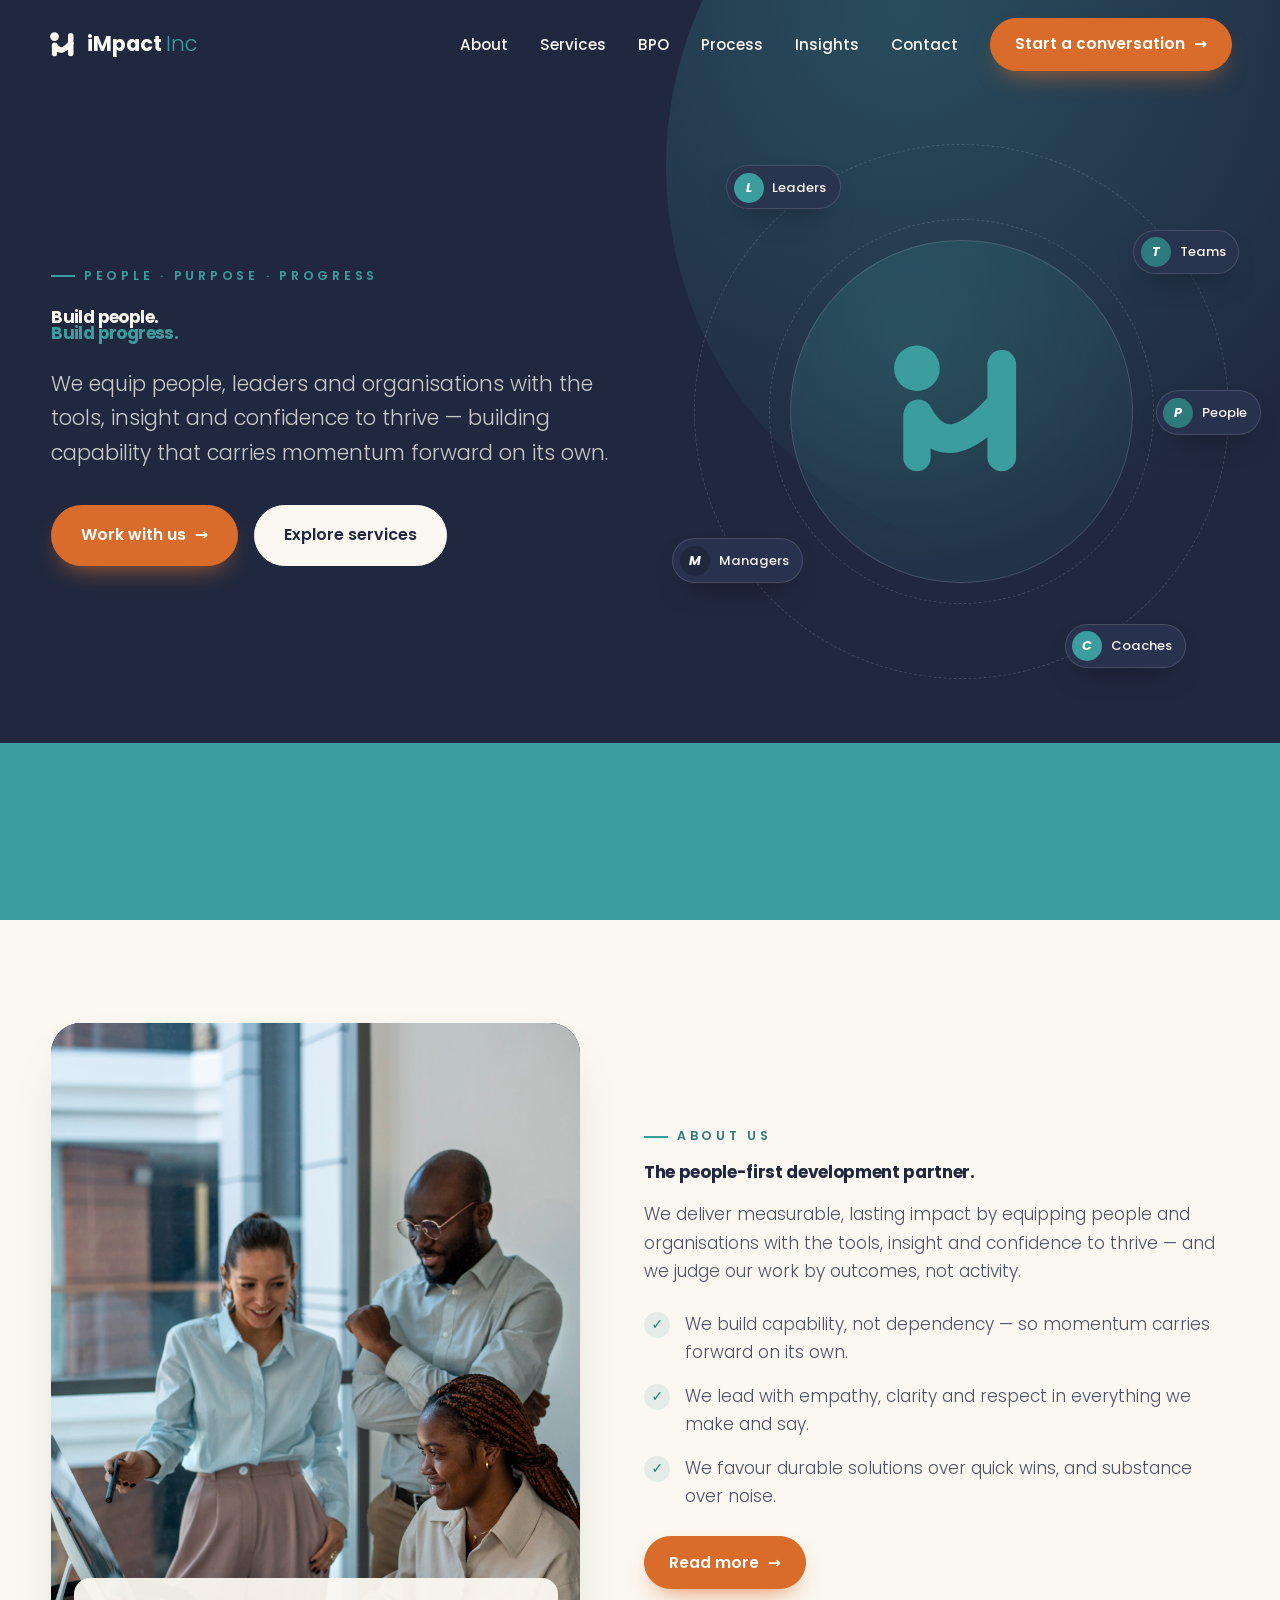
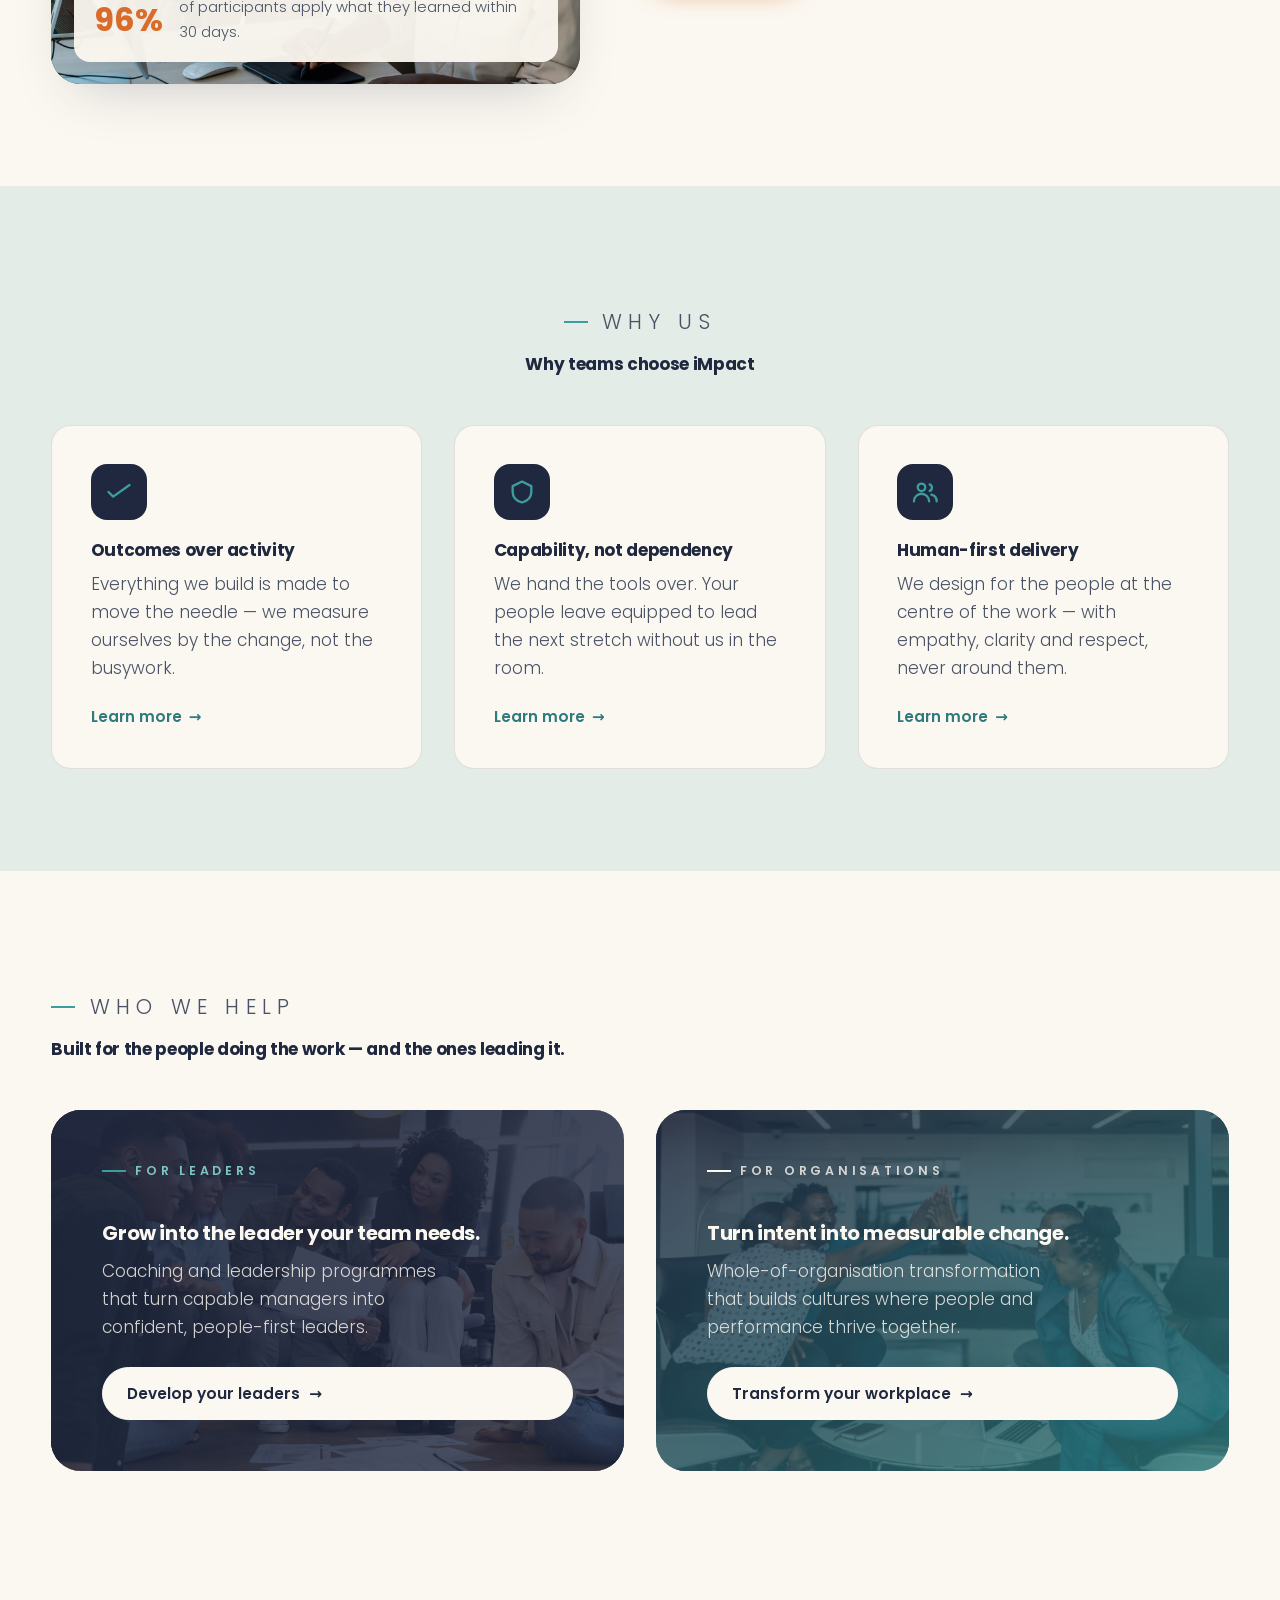
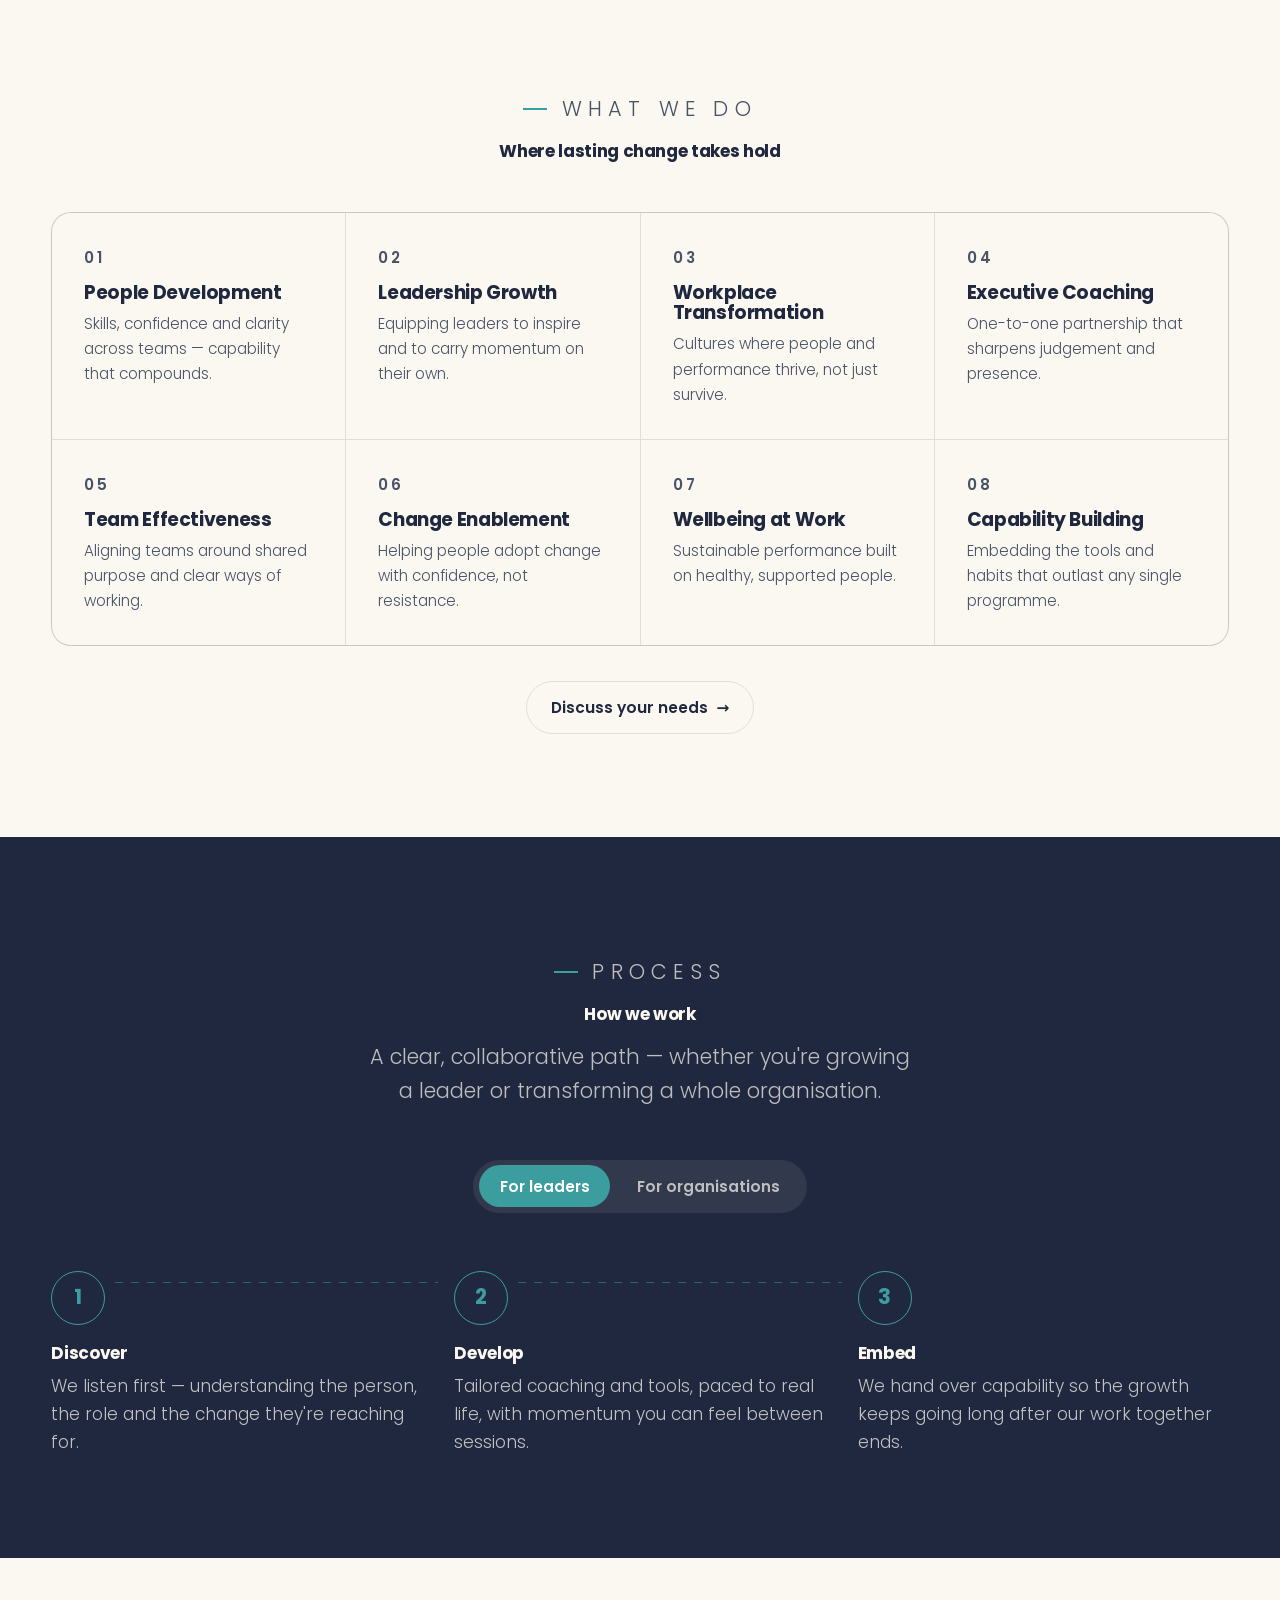
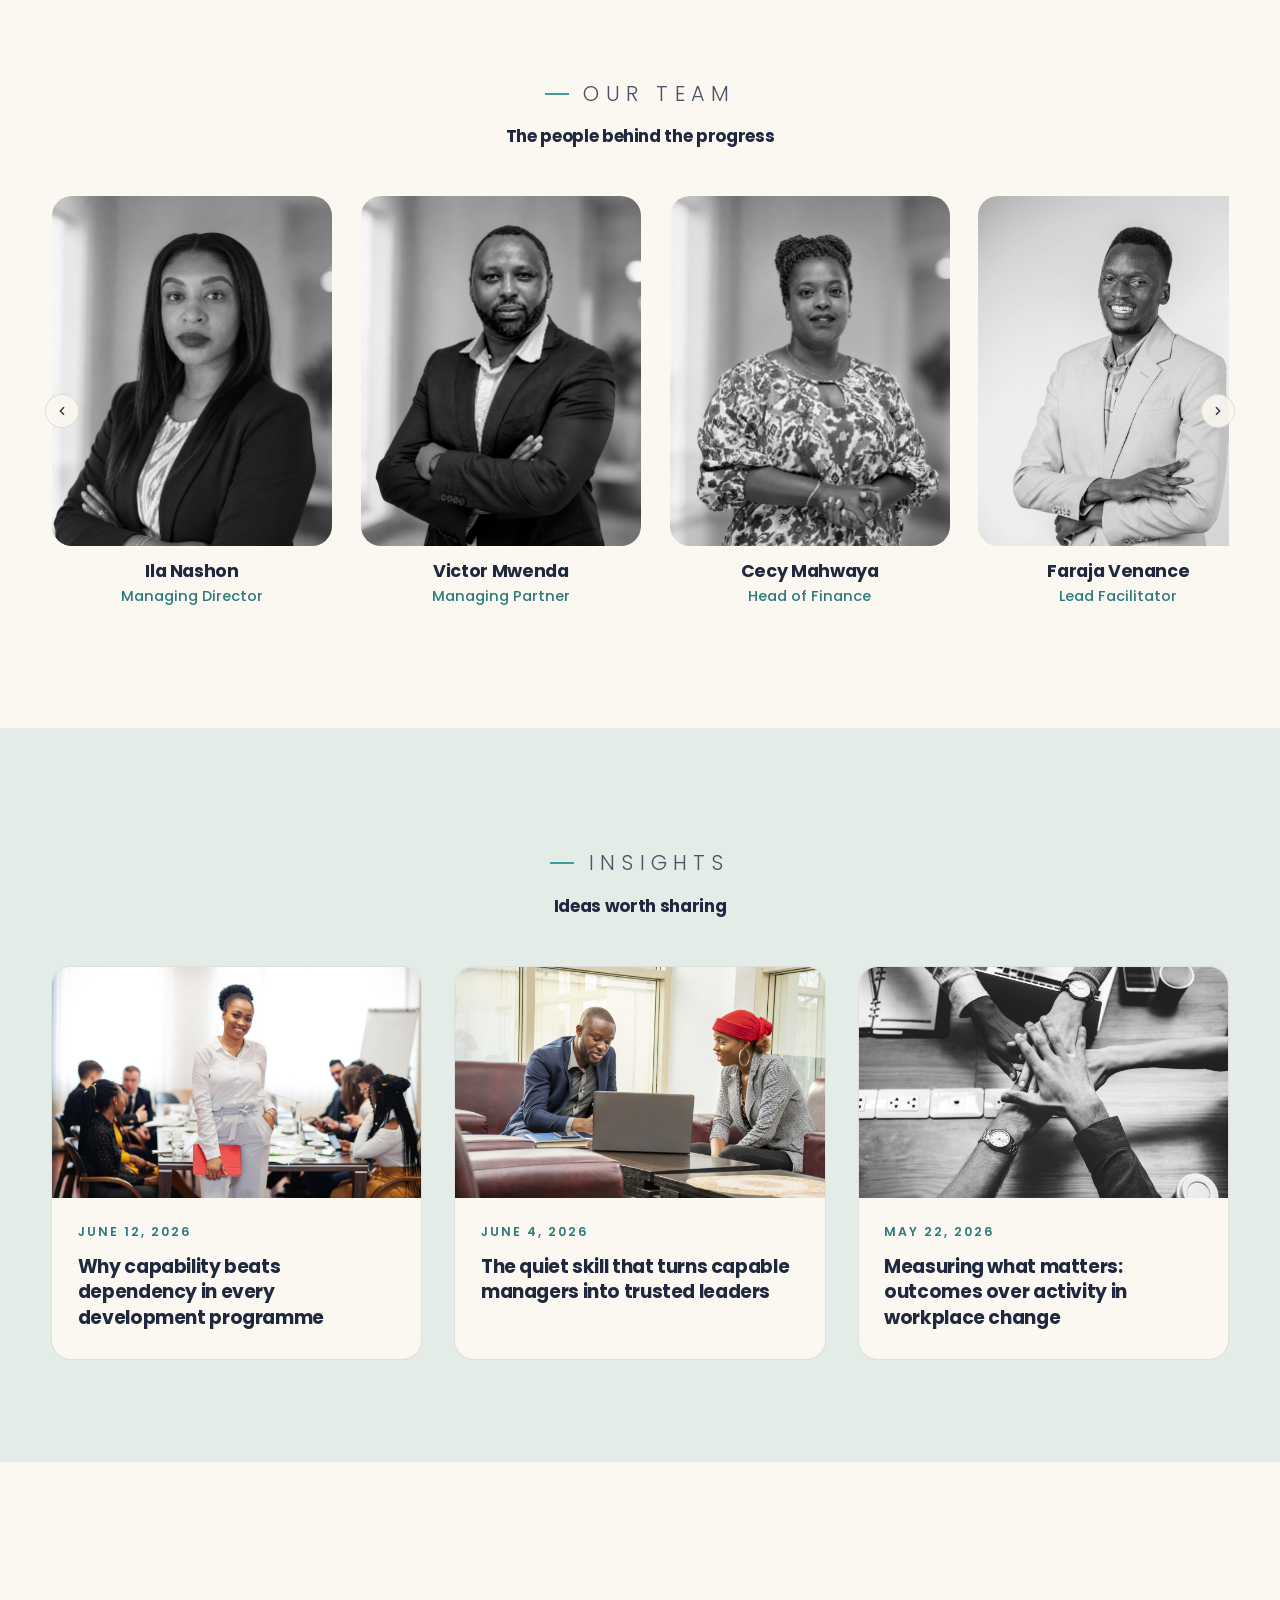
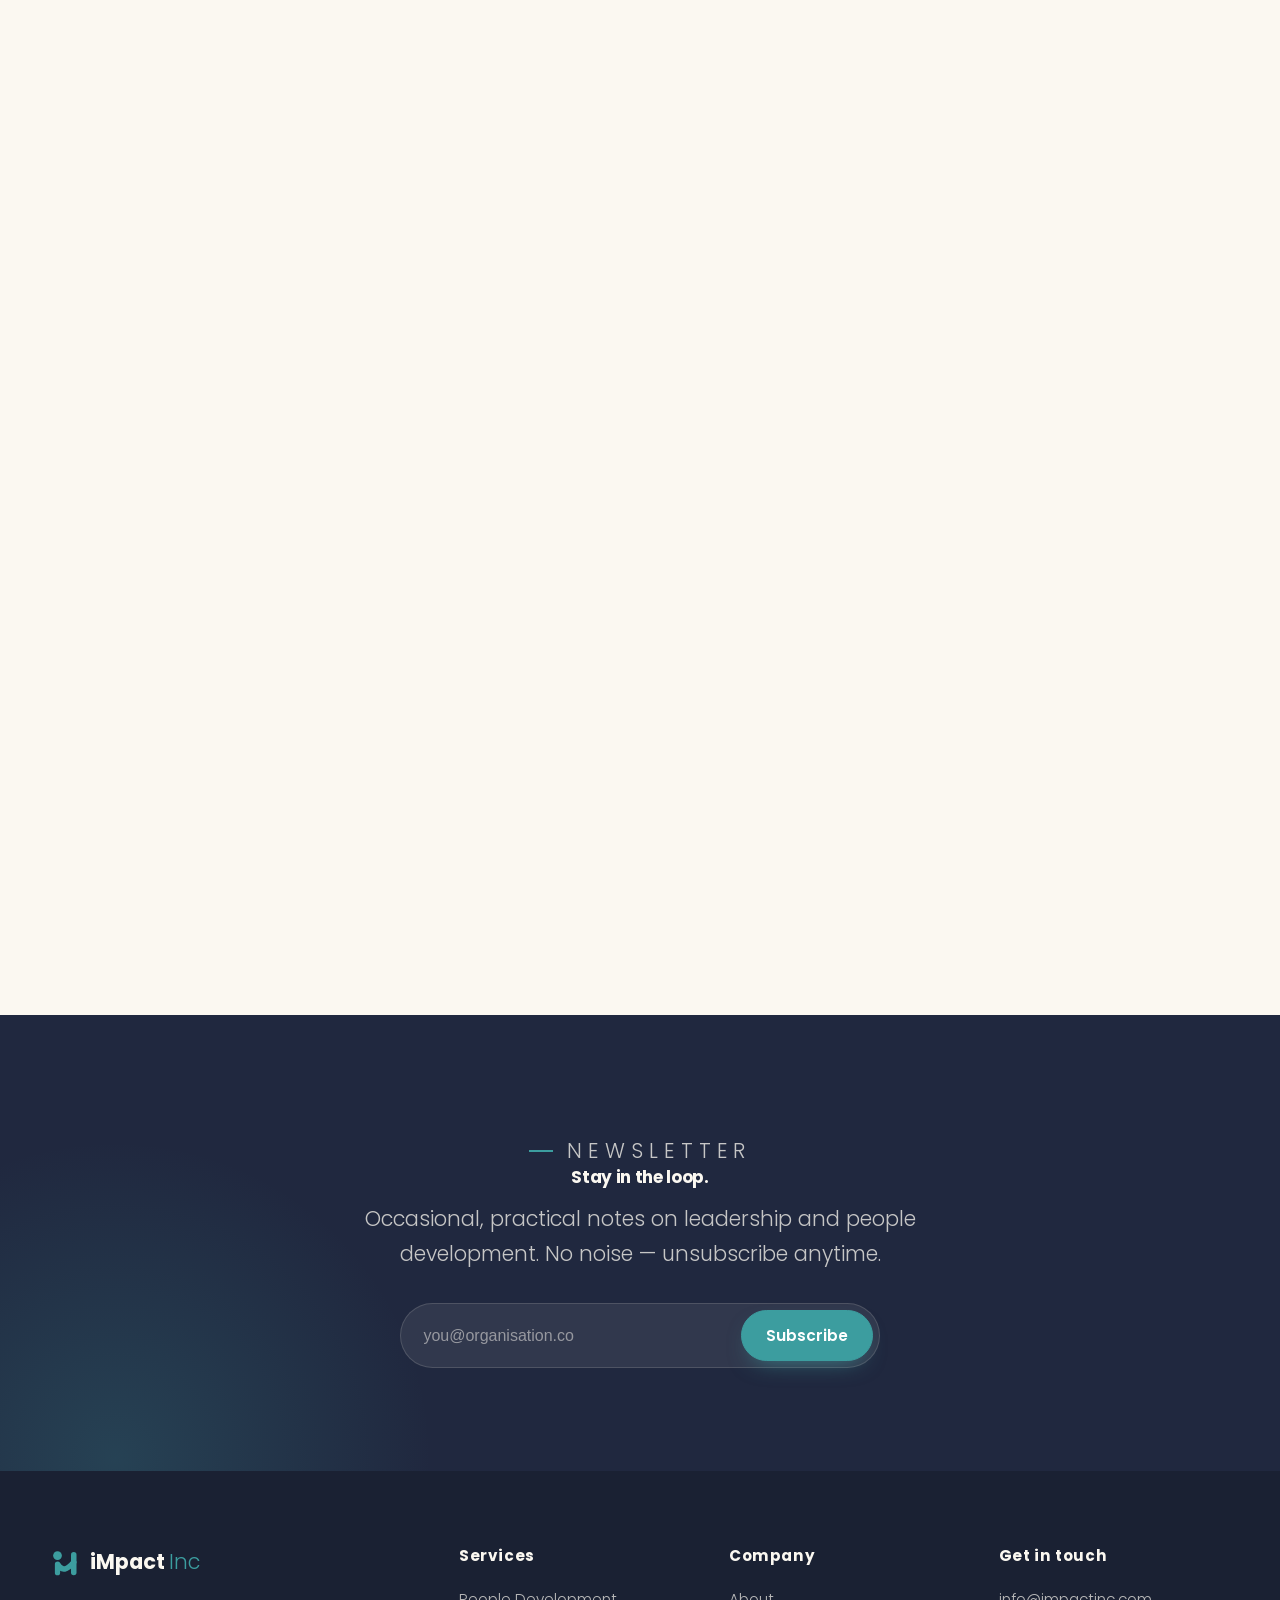
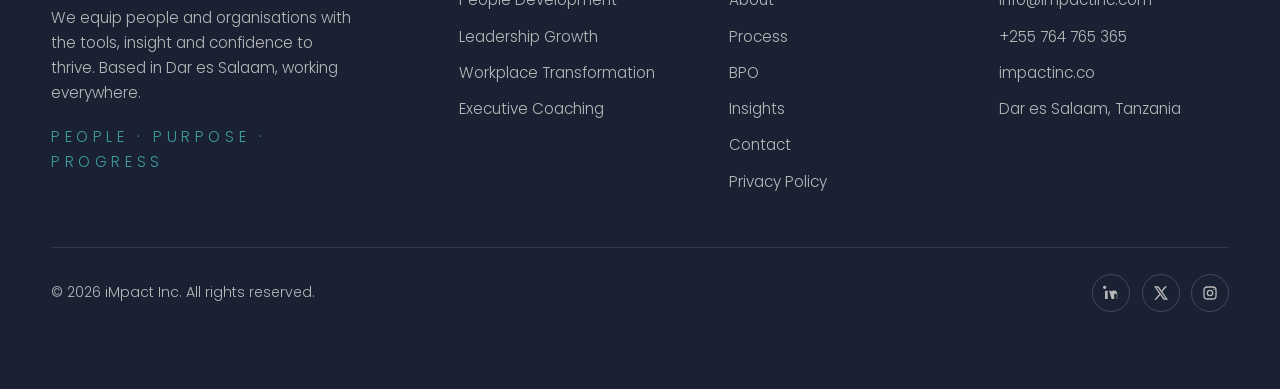
==== commit de974504: "Update website" ====
--- a/index.html
+++ b/index.html
@@ -471,8 +471,8 @@
         </div>
         <div class="footer__col">
           <h4>Get in touch</h4>
-          <a href="mailto:hello@impactinc.co">hello@impactinc.co</a>
-          <a href="tel:+255700000000">+255 700 000 000</a>
+          <a href="mailto:info@impactinc.com">info@impactinc.com</a>
+          <a href="tel:+255764765365">+255 764 765 365</a>
           <a href="https://impactinc.co">impactinc.co</a>
           <a href="#contact">Dar es Salaam, Tanzania</a>
         </div>
--- a/css/styles.css
+++ b/css/styles.css
@@ -366,12 +366,30 @@
   .stats__grid>div:nth-child(even){border-left:1px solid rgba(255,255,255,.2)}
   .audience__grid{grid-template-columns:1fr}
   .steps{grid-template-columns:1fr}
+  .clients__row{gap:1rem;}
+  .client-logo{flex:0 0 calc((100% - 1rem) / 2);max-width:calc((100% - 1rem) / 2);}
+  .team__slider{padding-inline:1.2rem}
+  .team__slider .slider__nav--prev{left:-.5rem}
+  .team__slider .slider__nav--next{right:-.5rem}
+  .clients__slider{padding-inline:1rem}
+  .clients__slider .slider__nav--prev{left:-.9rem}
+  .clients__slider .slider__nav--next{right:-.9rem}
 }
 @media (max-width:560px){
   .services__grid{grid-template-columns:1fr}
   .footer__top{grid-template-columns:1fr}
   .footer__bottom{flex-direction:column;text-align:center}
   .hero{padding-top:7.5rem}
+  .team__slider{padding-inline:1rem}
+  .team__grid{gap:1rem;}
+  .member{flex:0 0 100%;max-width:100%;}
+  .team__slider .slider__nav--prev{left:-.7rem}
+  .team__slider .slider__nav--next{right:-.7rem}
+  .clients__slider{padding-inline:.9rem}
+  .clients__slider .slider__nav--prev{left:-1rem}
+  .clients__slider .slider__nav--next{right:-1rem}
+  .clients__row{gap:.75rem;}
+  .client-logo{flex:0 0 calc((100% - .75rem) / 2);max-width:calc((100% - .75rem) / 2);}
 }
 
 /* ============================================================ CONTACT FORM */
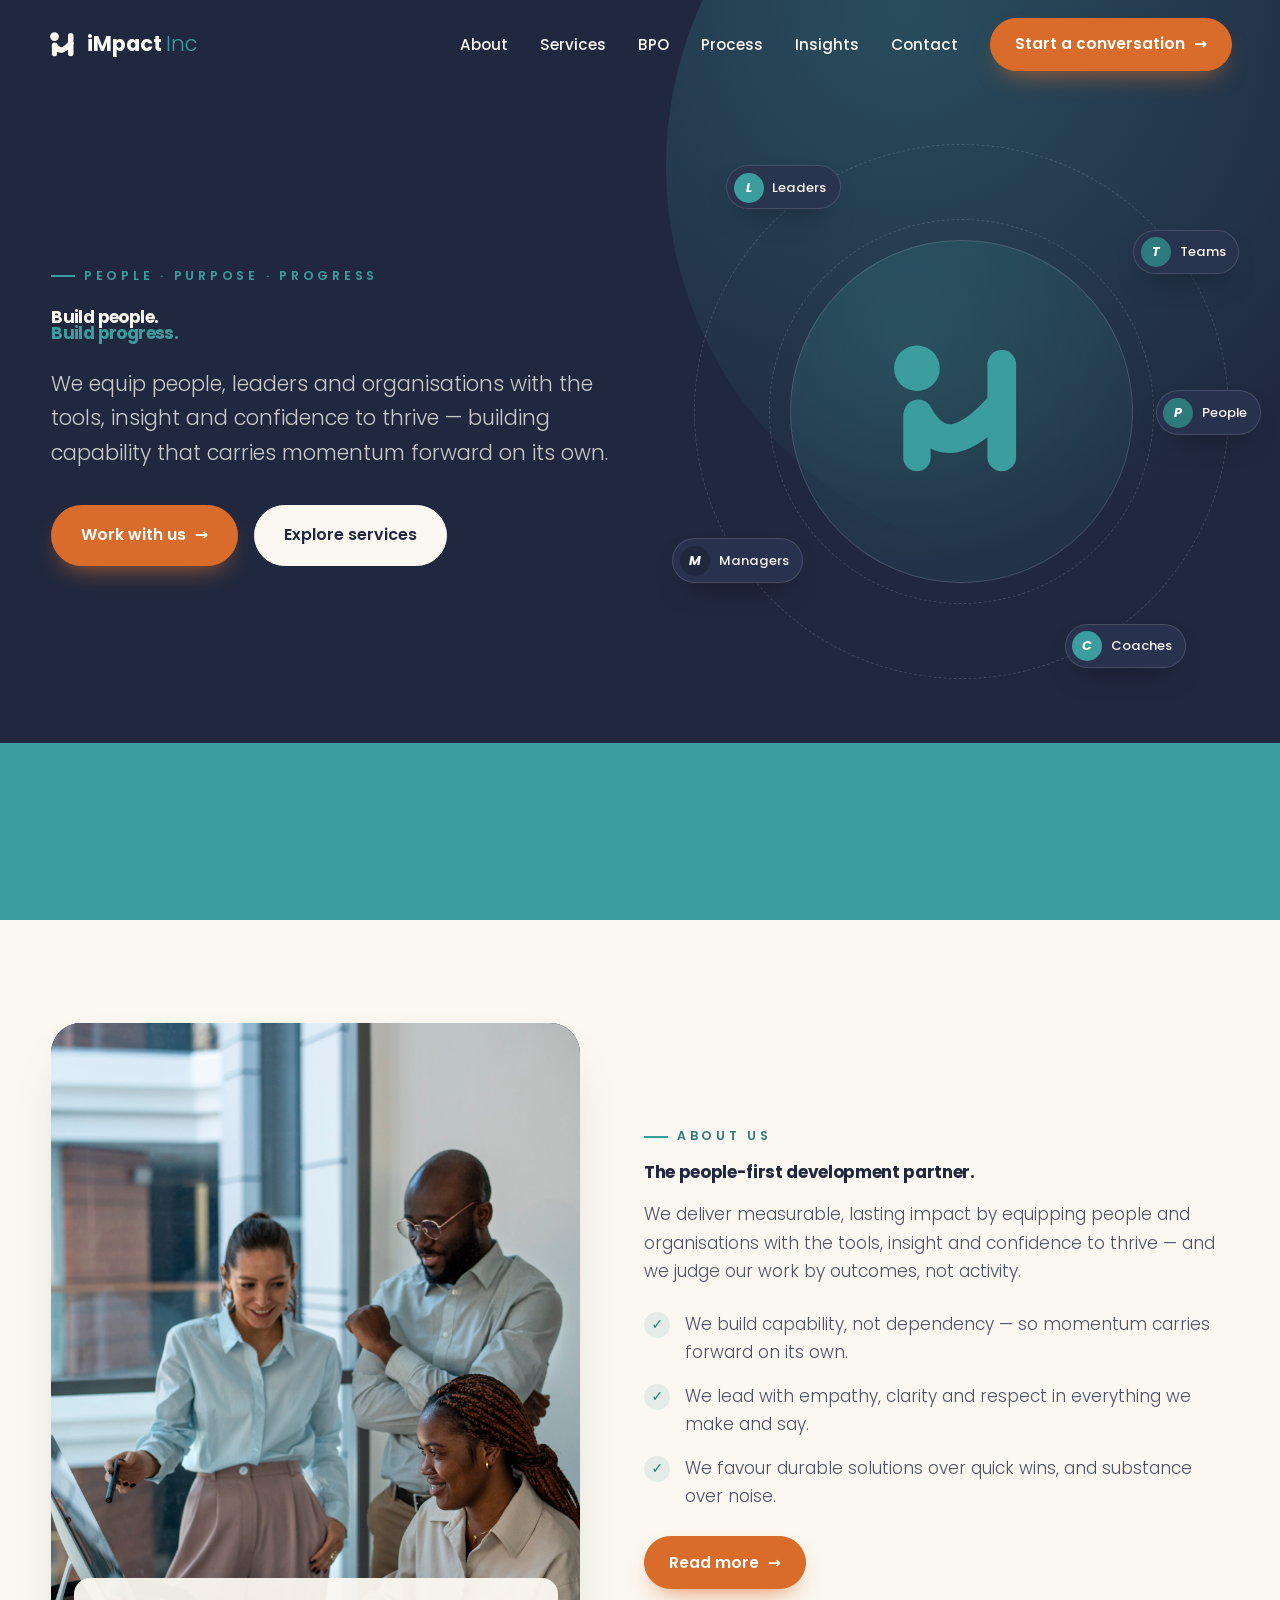
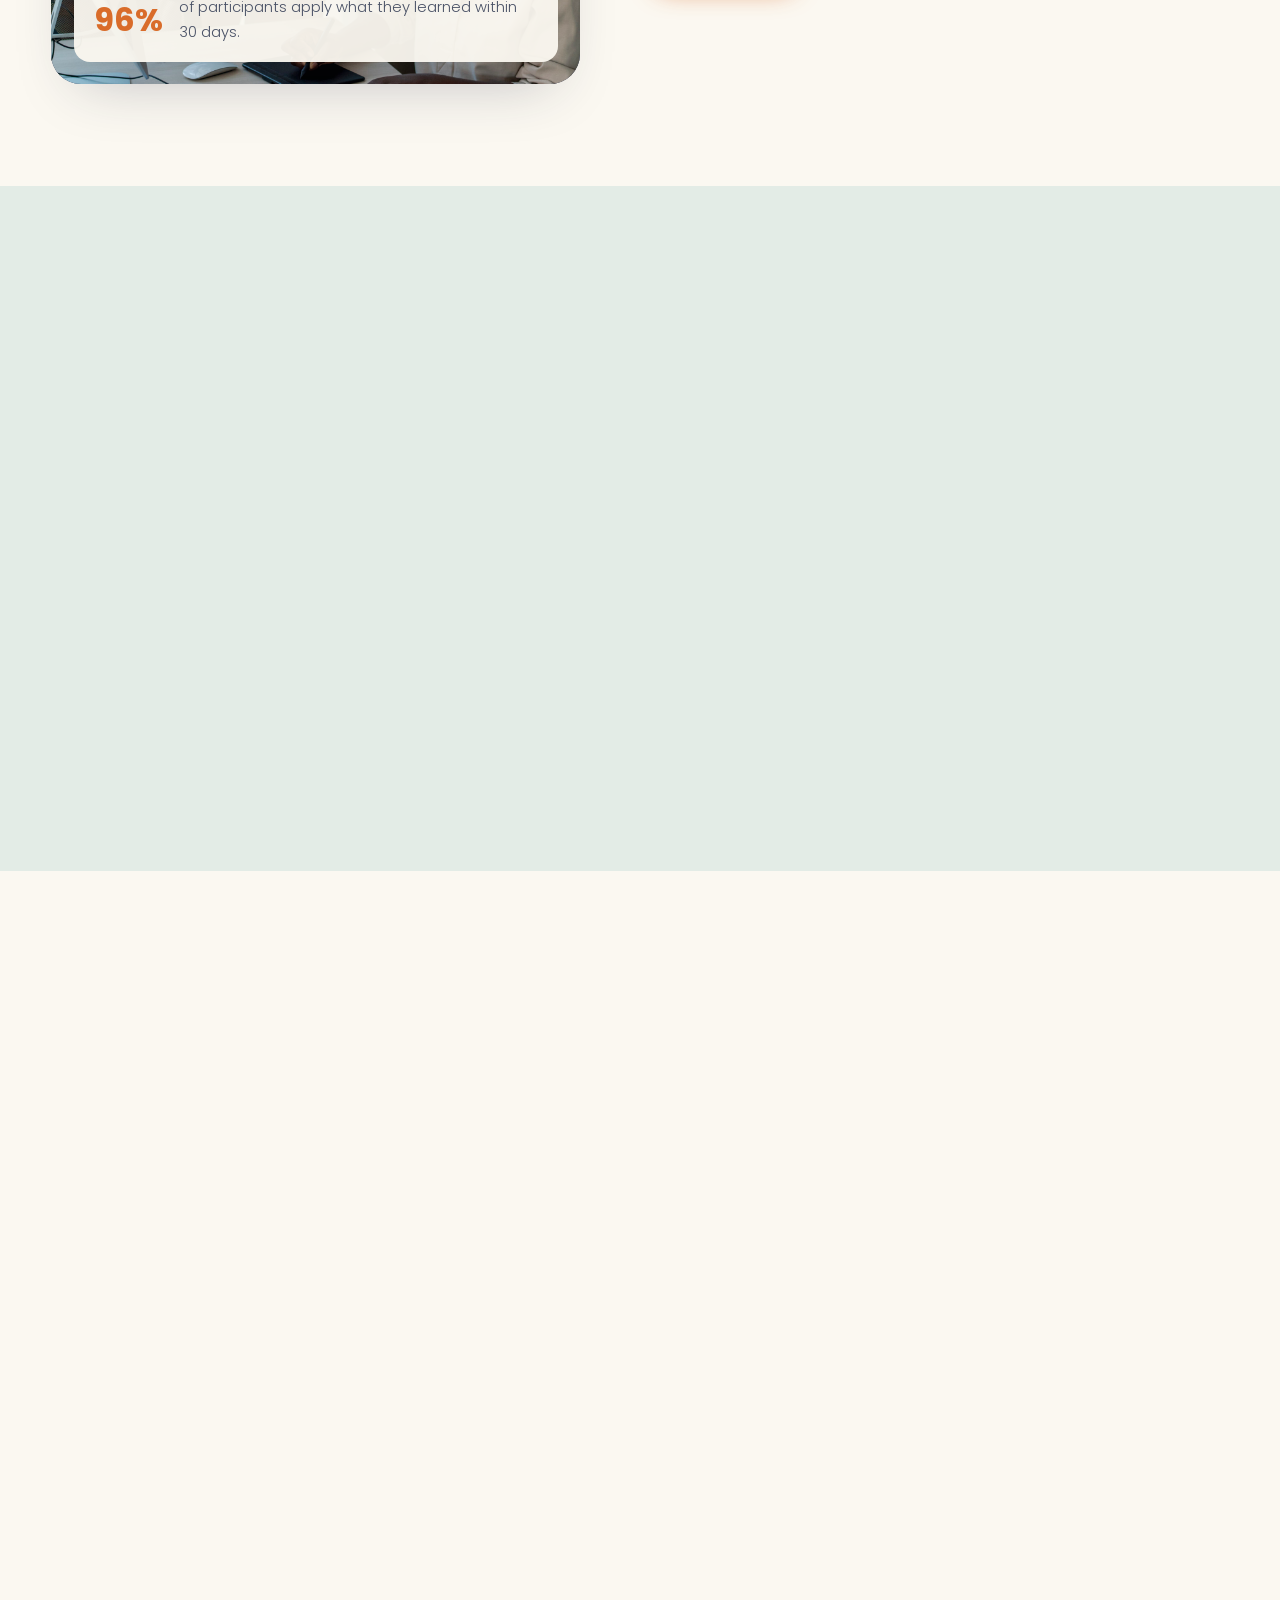
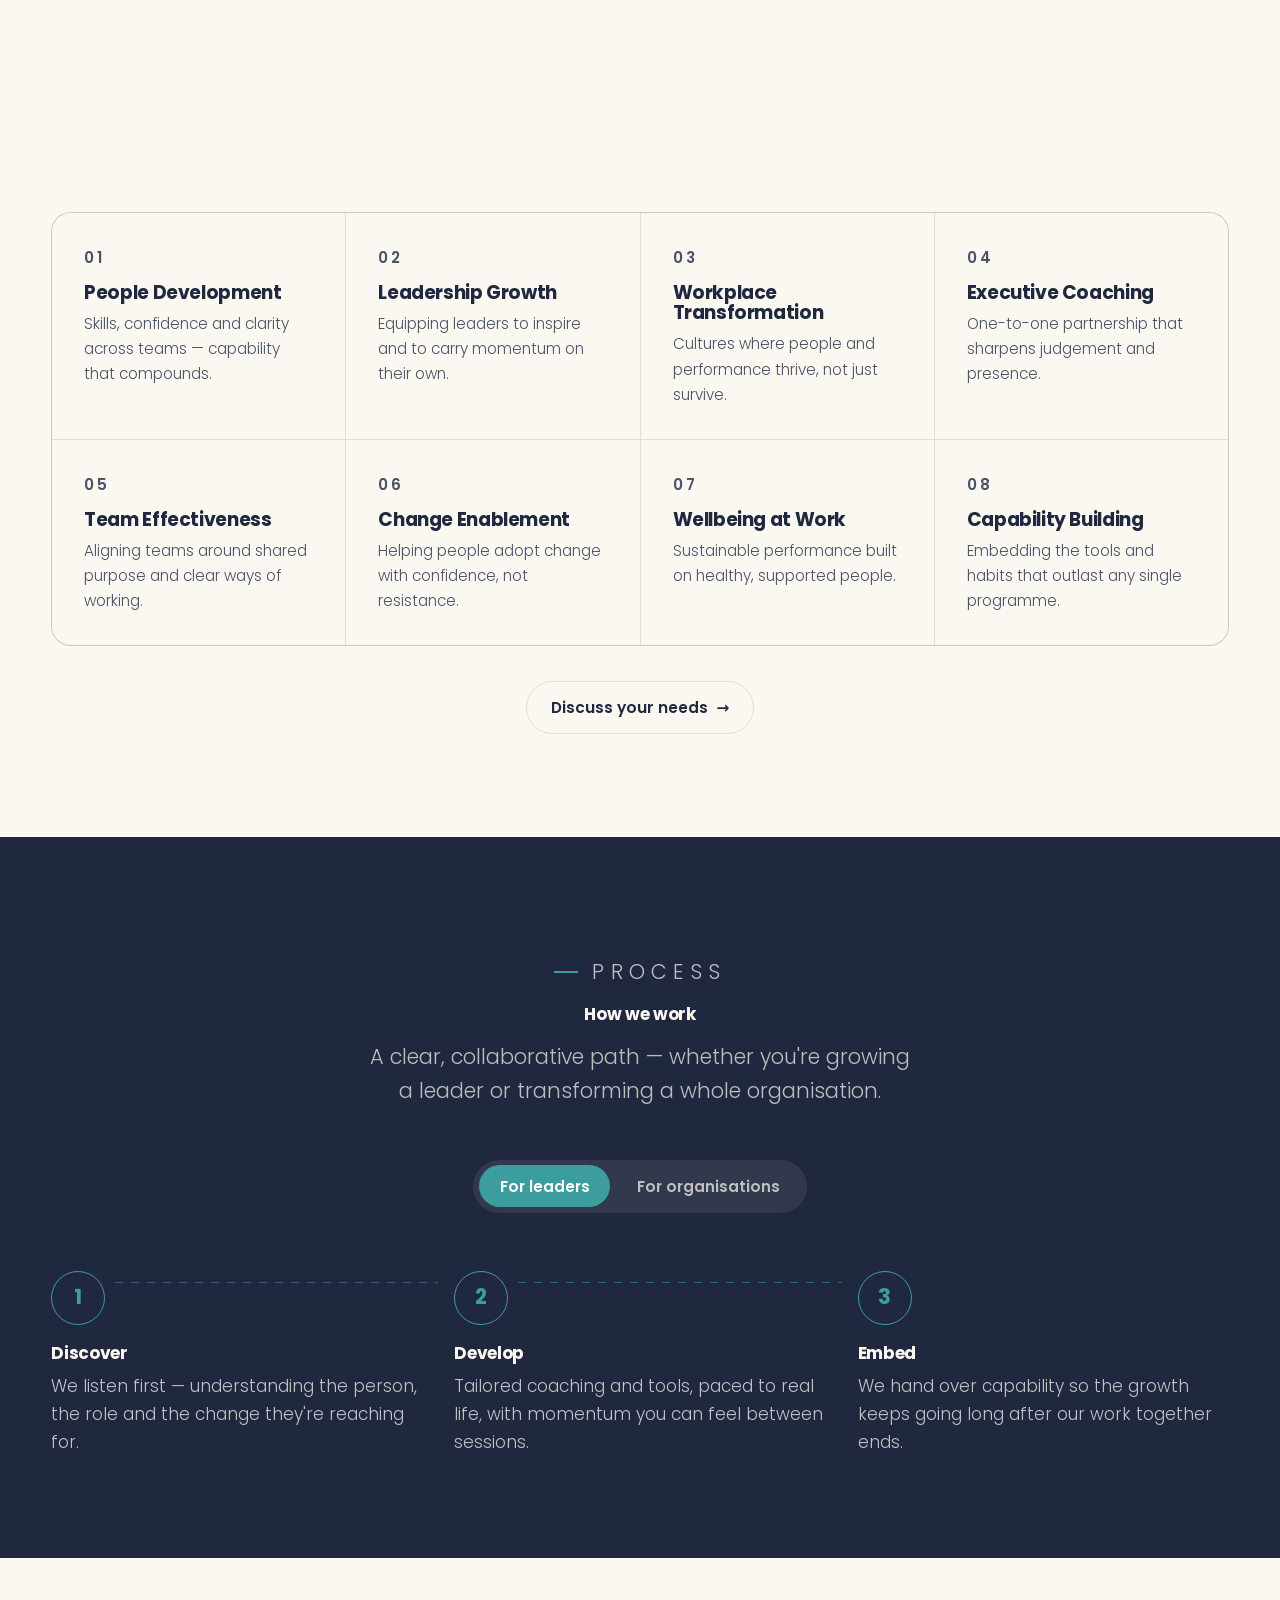
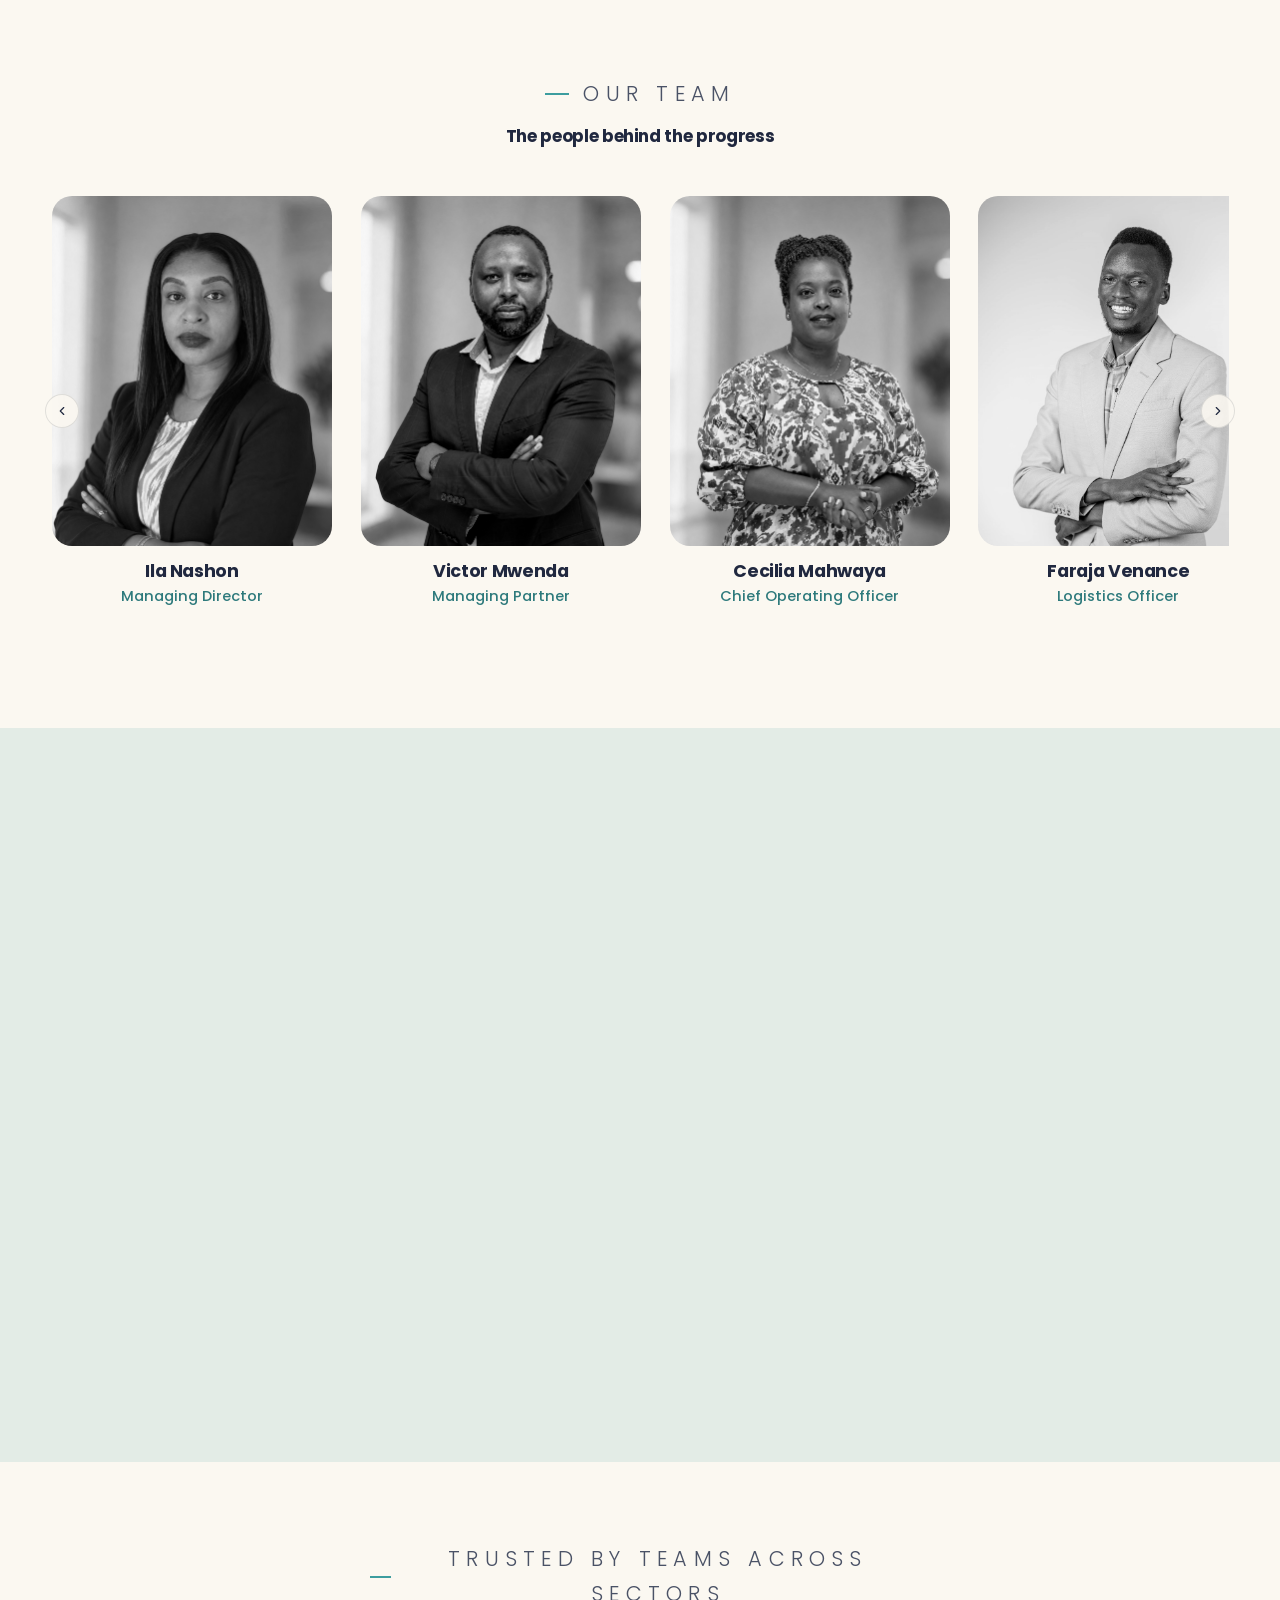
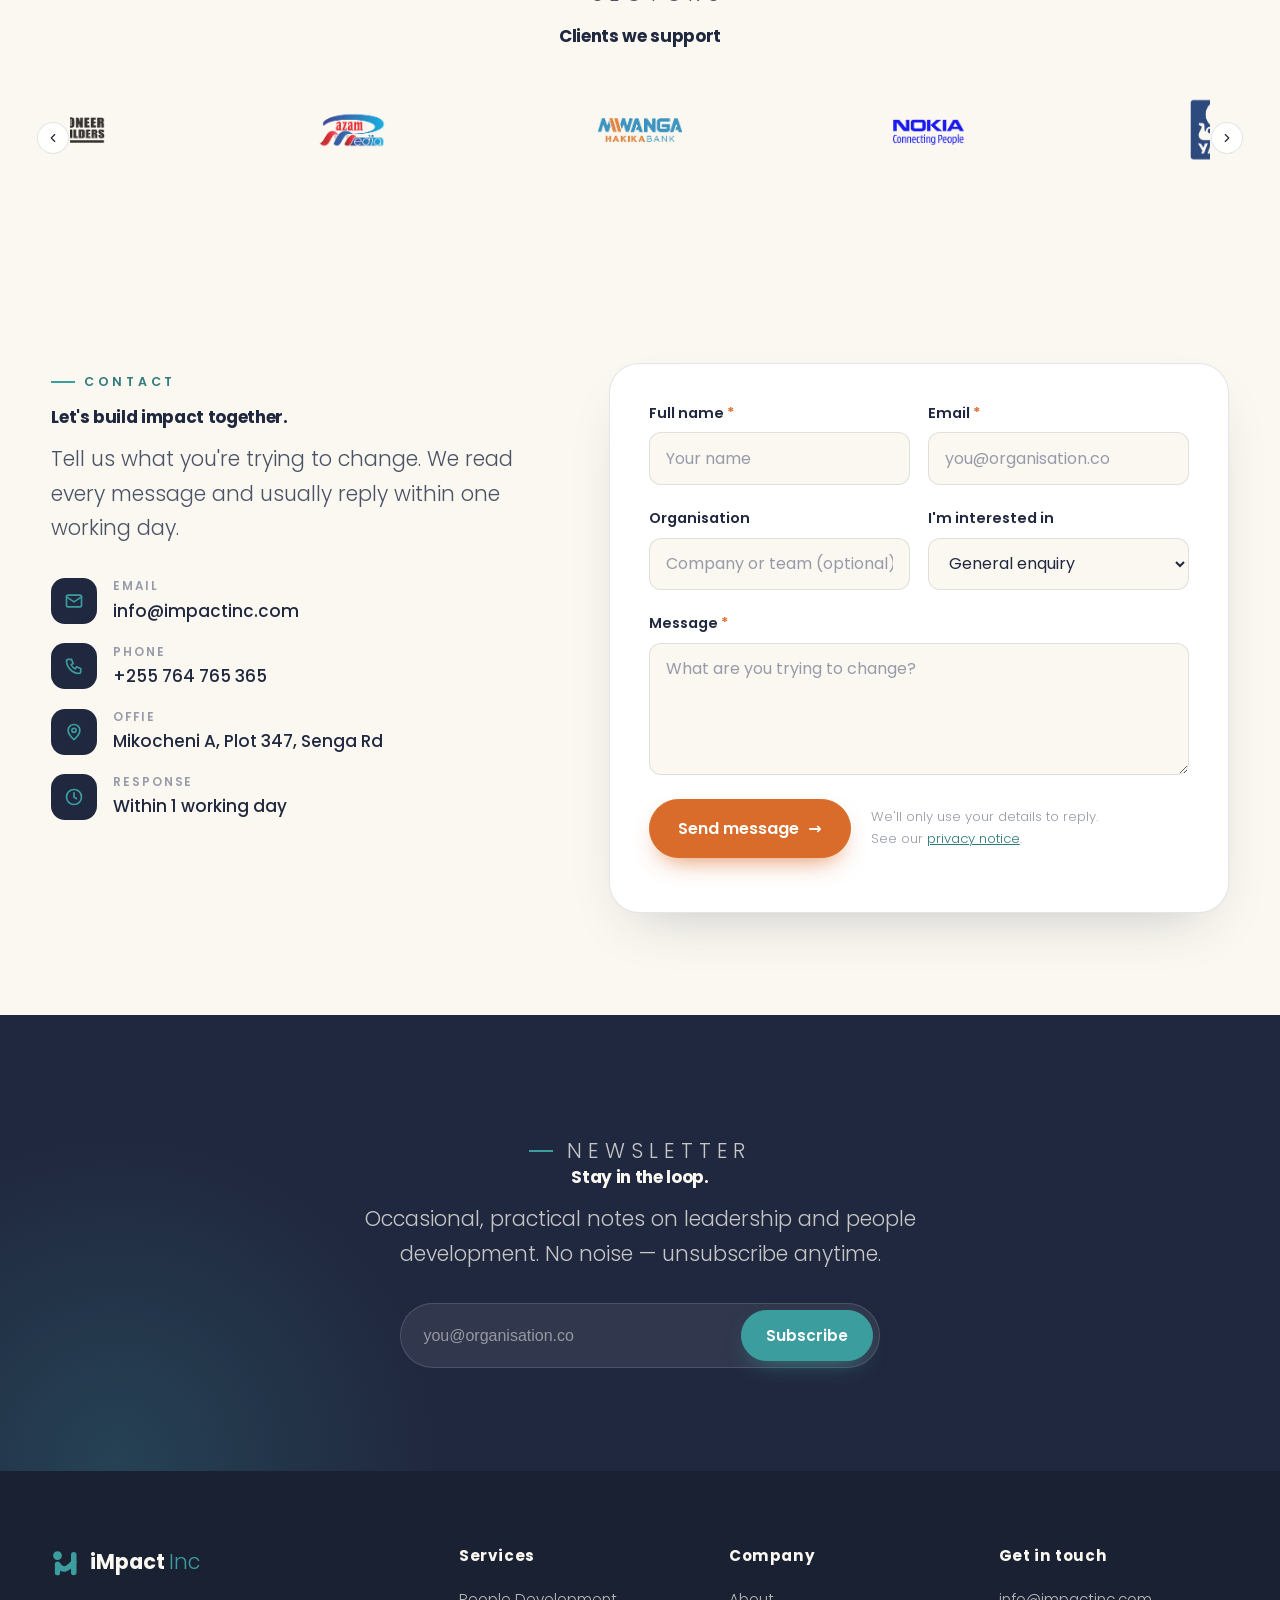
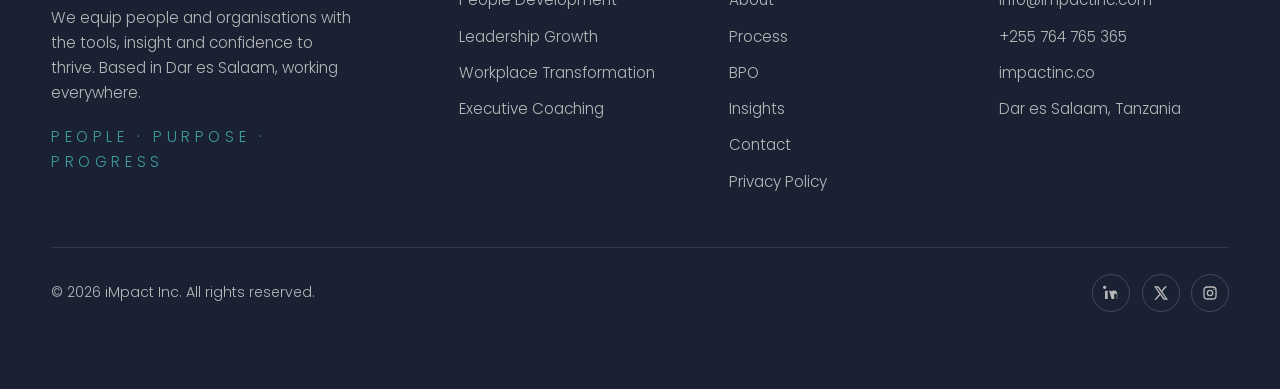
==== commit 1f98ef31: "Update team names and job titles" ====
--- a/index.html
+++ b/index.html
@@ -247,12 +247,12 @@
             <h3>Victor Mwenda</h3><span>Managing Partner</span>
           </div>
           <div class="member" data-reveal data-delay="2" role="listitem">
-            <img class="member__avatar" src="assets/team-Cecy.jpeg" alt="Cecy Mahwaya" />
-            <h3>Cecy Mahwaya</h3><span>Head of Finance</span>
+            <img class="member__avatar" src="assets/team-Cecy.jpeg" alt="Cecilia Mahwaya" />
+            <h3>Cecilia Mahwaya</h3><span>Chief Operating Officer</span>
           </div>
           <div class="member" data-reveal data-delay="3" role="listitem">
             <img class="member__avatar" src="assets/team-Faraja.jpg" alt="Faraja Venance" />
-            <h3>Faraja Venance</h3><span>Lead Facilitator</span>
+            <h3>Faraja Venance</h3><span>Logistics Officer</span>
           </div>
           <div class="member" data-reveal data-delay="4" role="listitem">
             <img class="member__avatar" src="assets/team-Suzan.jpeg" alt="Suzan Raphael" />
@@ -268,7 +268,7 @@
           </div>
           <div class="member" data-reveal data-delay="7" role="listitem">
             <img class="member__avatar" src="assets/team-Jonathan.jpeg" alt="Jonathan Ndali" />
-            <h3>Jonathan Ndali</h3><span>Lead Facilitator</span>
+            <h3>Jonathan Ndali</h3><span>Associate Consultant</span>
           </div>
           <div class="member" data-reveal data-delay="8" role="listitem">
             <img class="member__avatar" src="assets/team-Sharon.jpg" alt="Sharon Bidyanguze" />
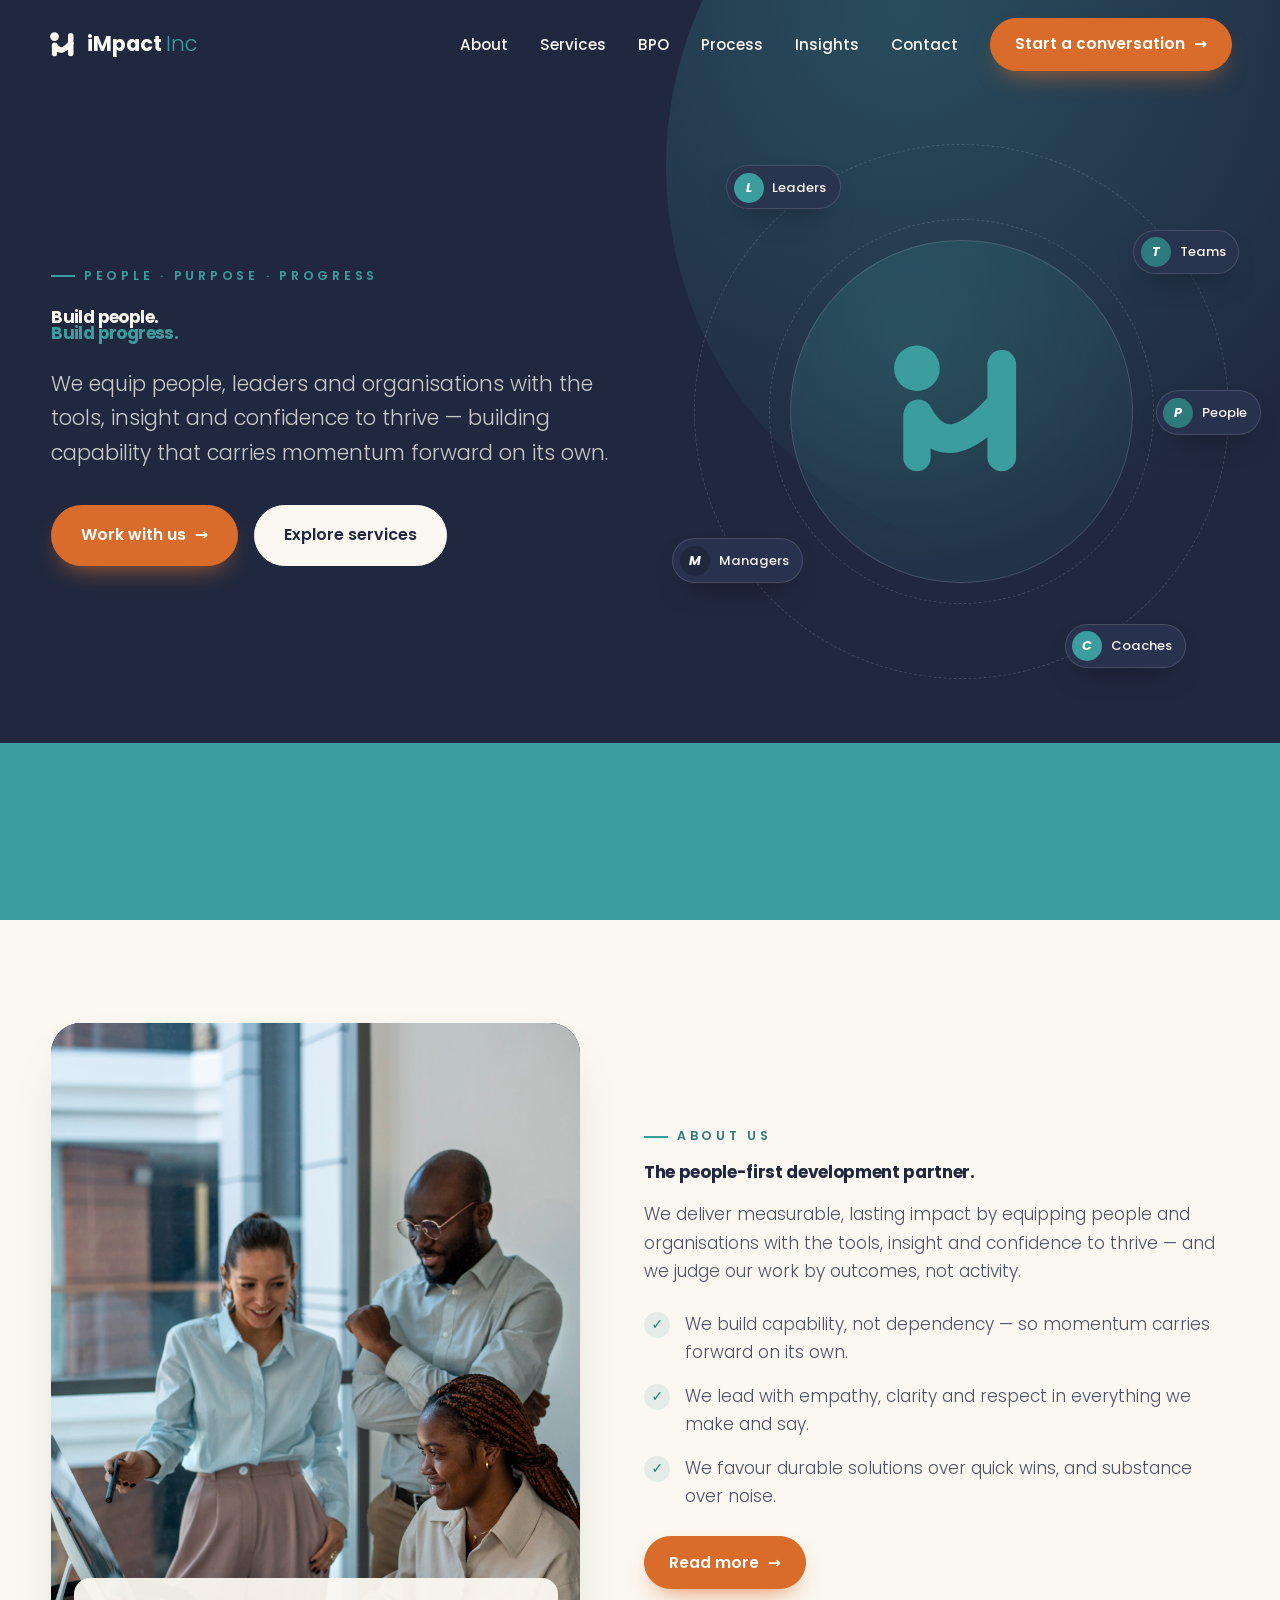
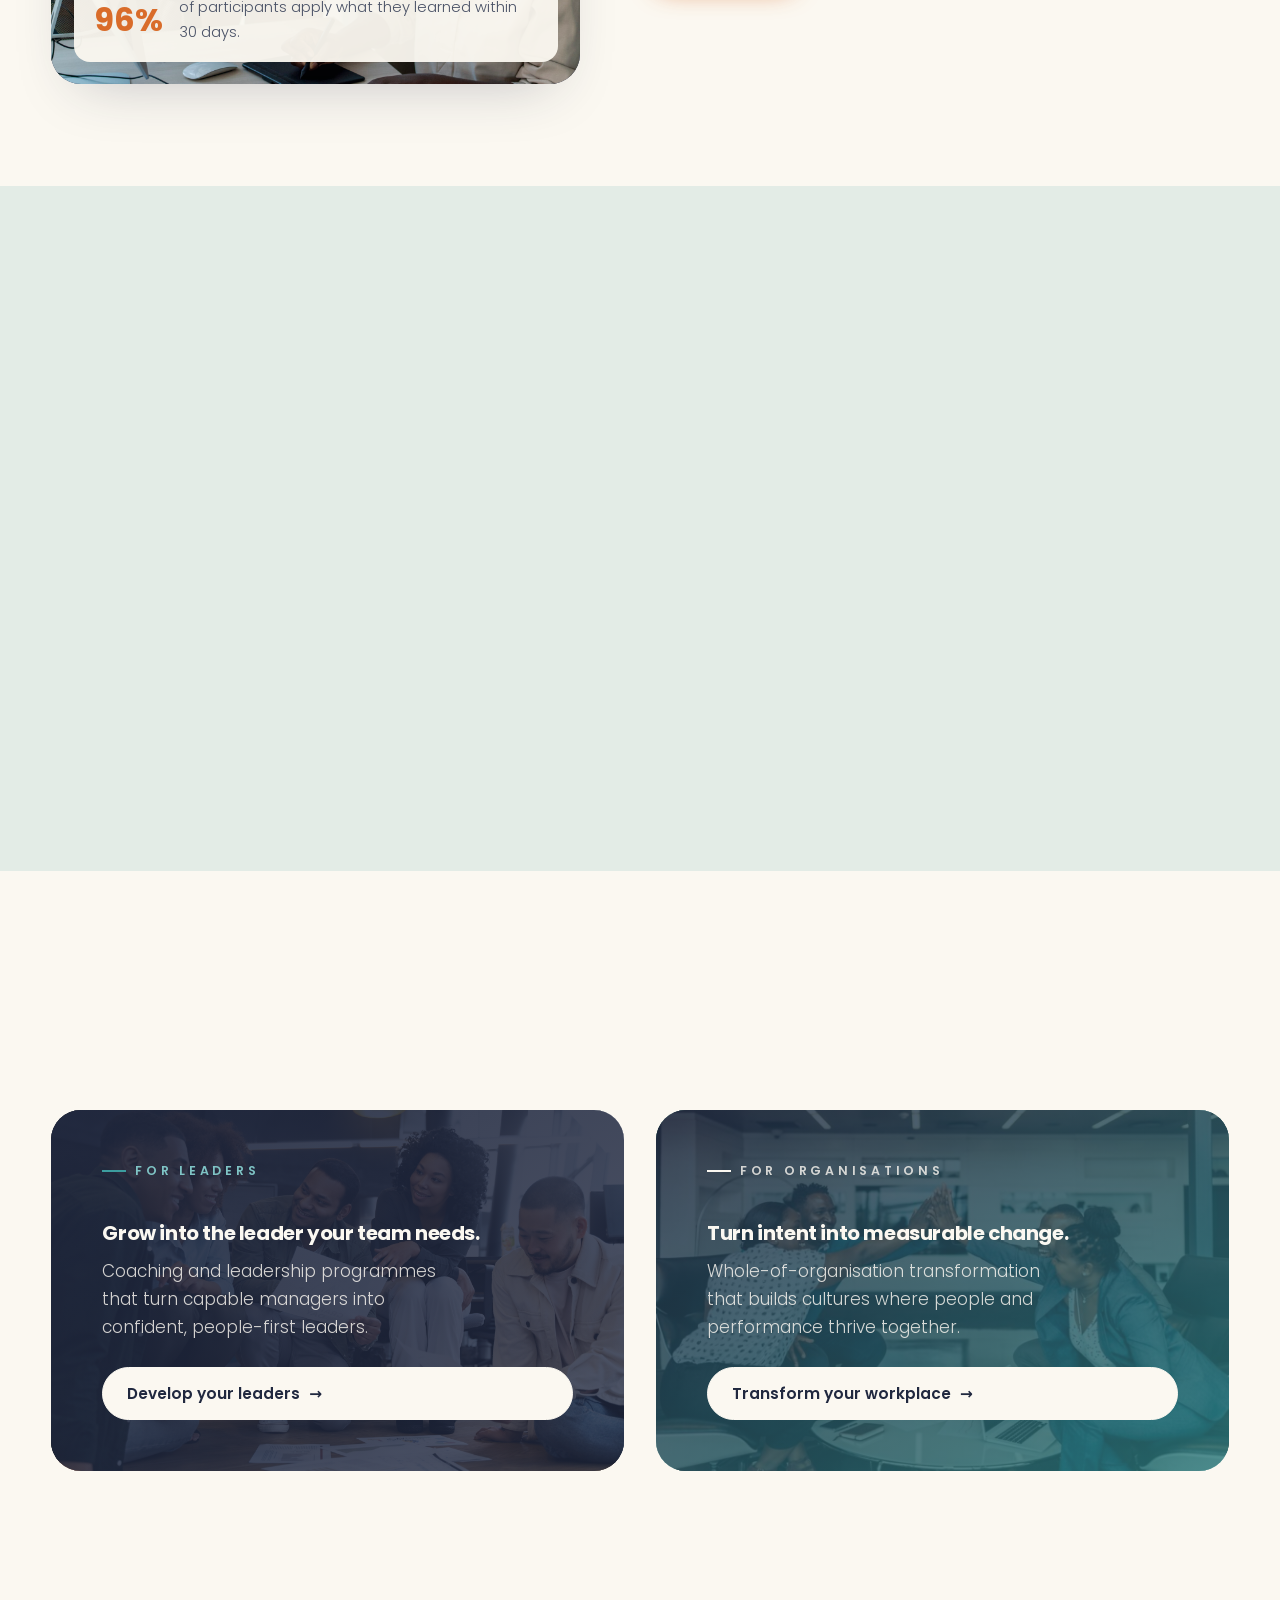
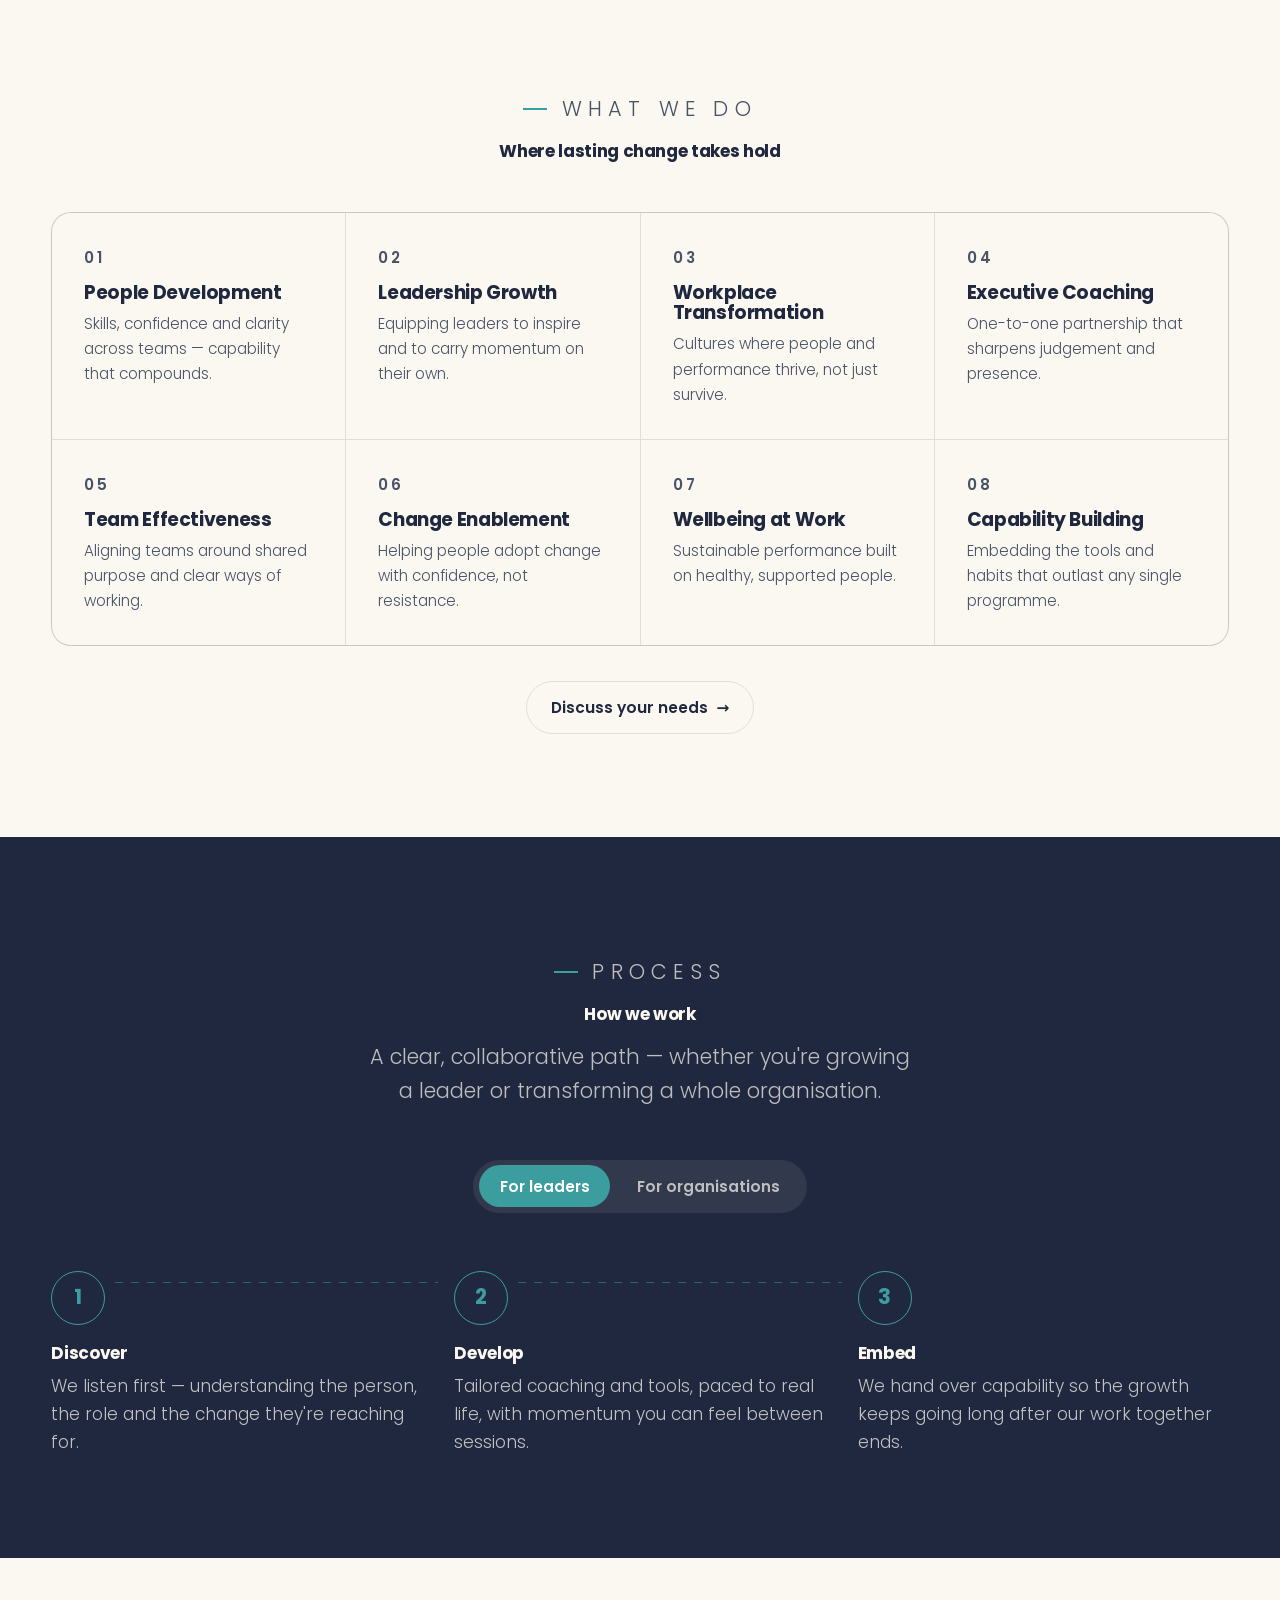
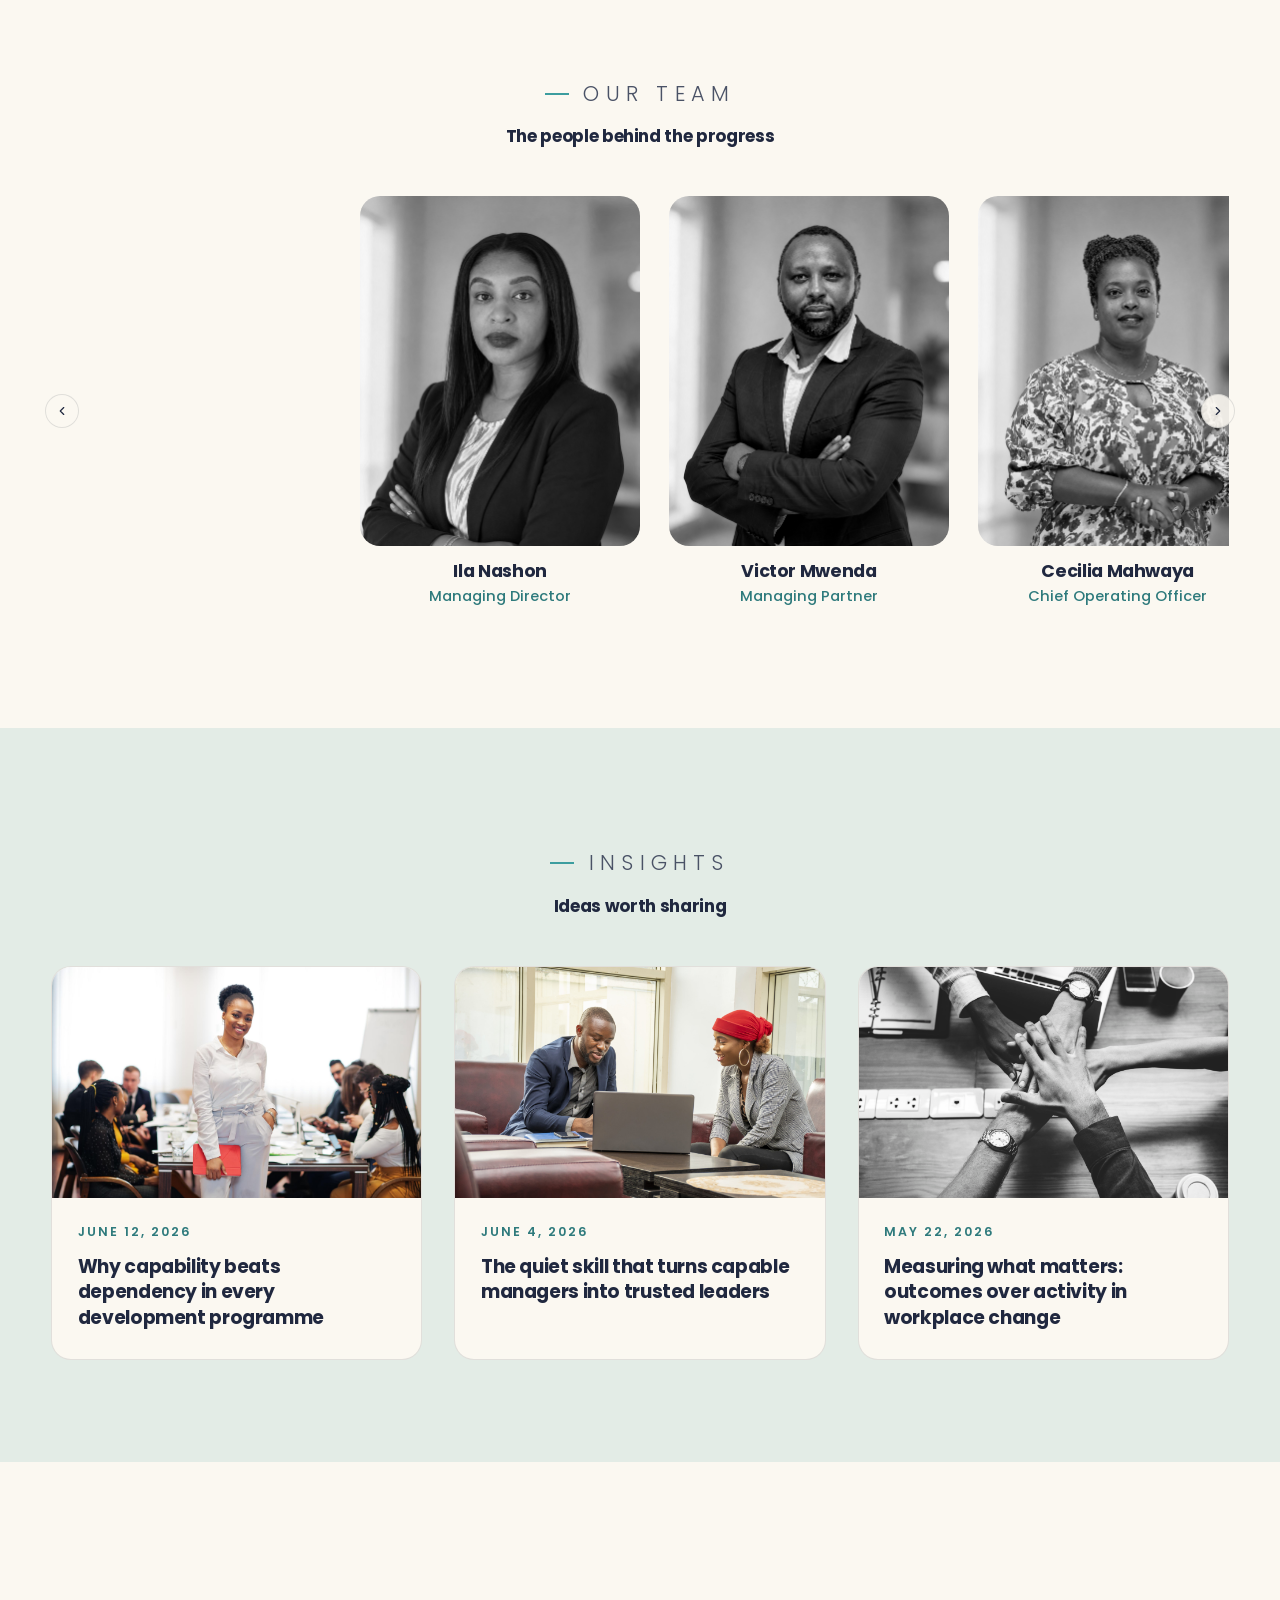
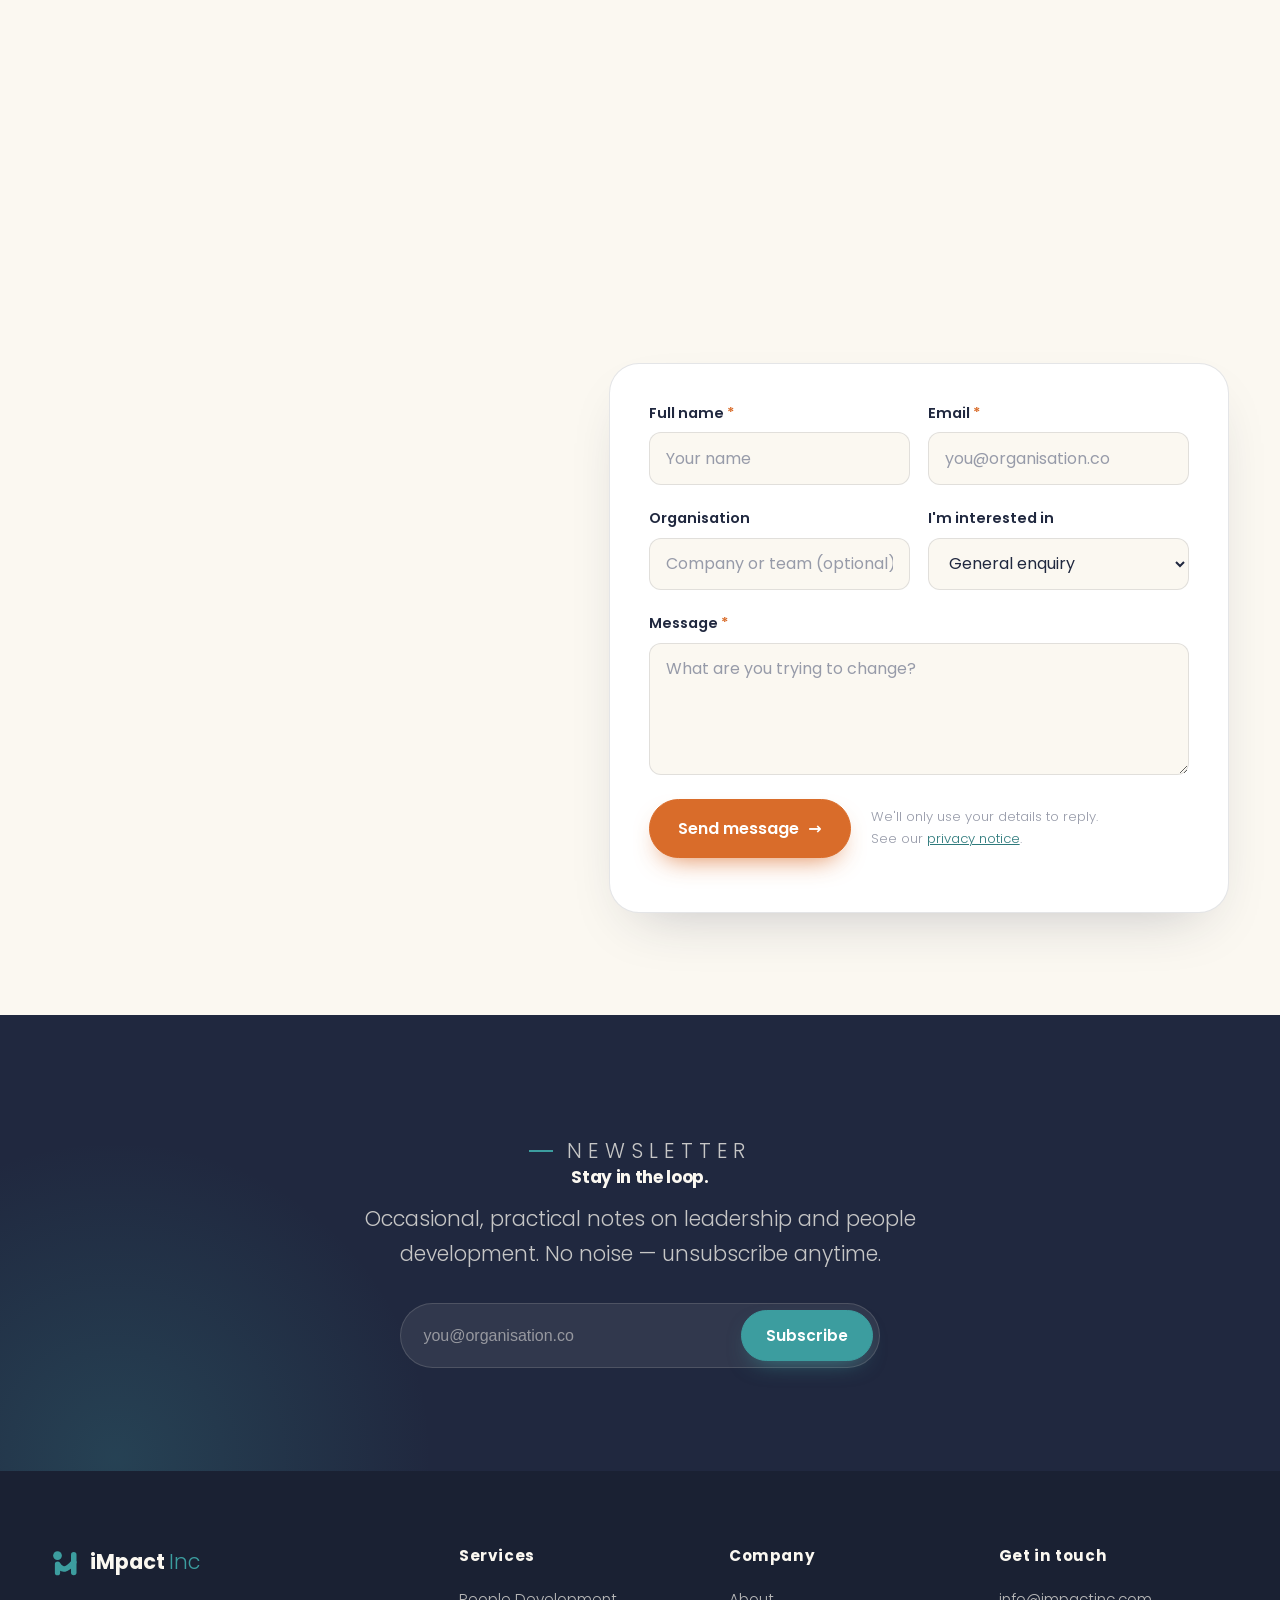
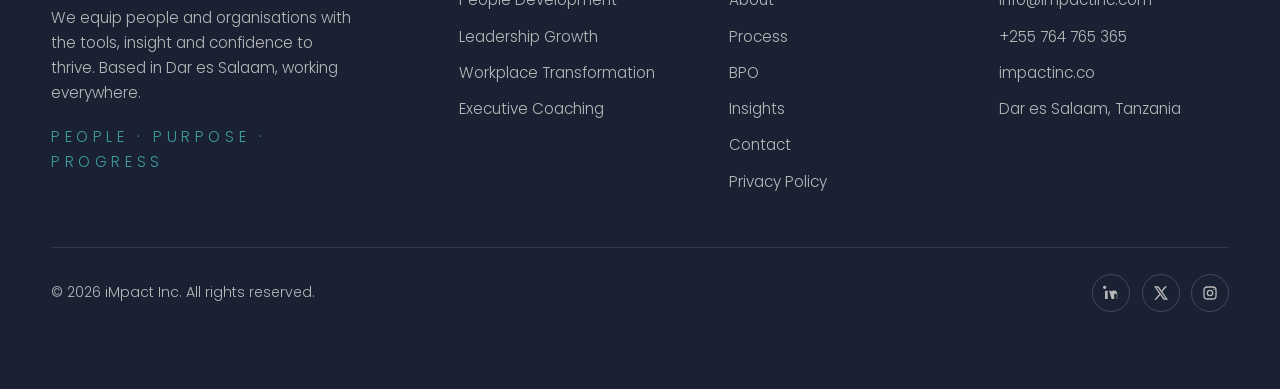
==== commit ba3f2a77: "Fix typos and use consistent British spelling Correct "Offie" to "Office" in the contact section and" ====
--- a/index.html
+++ b/index.html
@@ -359,7 +359,7 @@
           </div>
           <div class="info-row">
             <span class="ic" aria-hidden="true"><svg viewBox="0 0 24 24" fill="none" stroke="currentColor" stroke-width="2" stroke-linecap="round" stroke-linejoin="round"><path d="M12 21s-7-5.5-7-11a7 7 0 0 1 14 0c0 5.5-7 11-7 11"/><circle cx="12" cy="10" r="2.5"/></svg></span>
-            <div><div class="k">Offie</div><span class="v">Mikocheni A, Plot 347, Senga Rd</span></div>
+            <div><div class="k">Office</div><span class="v">Mikocheni A, Plot 347, Senga Rd</span></div>
           </div>
           <div class="info-row">
             <span class="ic" aria-hidden="true"><svg viewBox="0 0 24 24" fill="none" stroke="currentColor" stroke-width="2" stroke-linecap="round" stroke-linejoin="round"><circle cx="12" cy="12" r="9"/><path d="M12 7v5l3 2"/></svg></span>
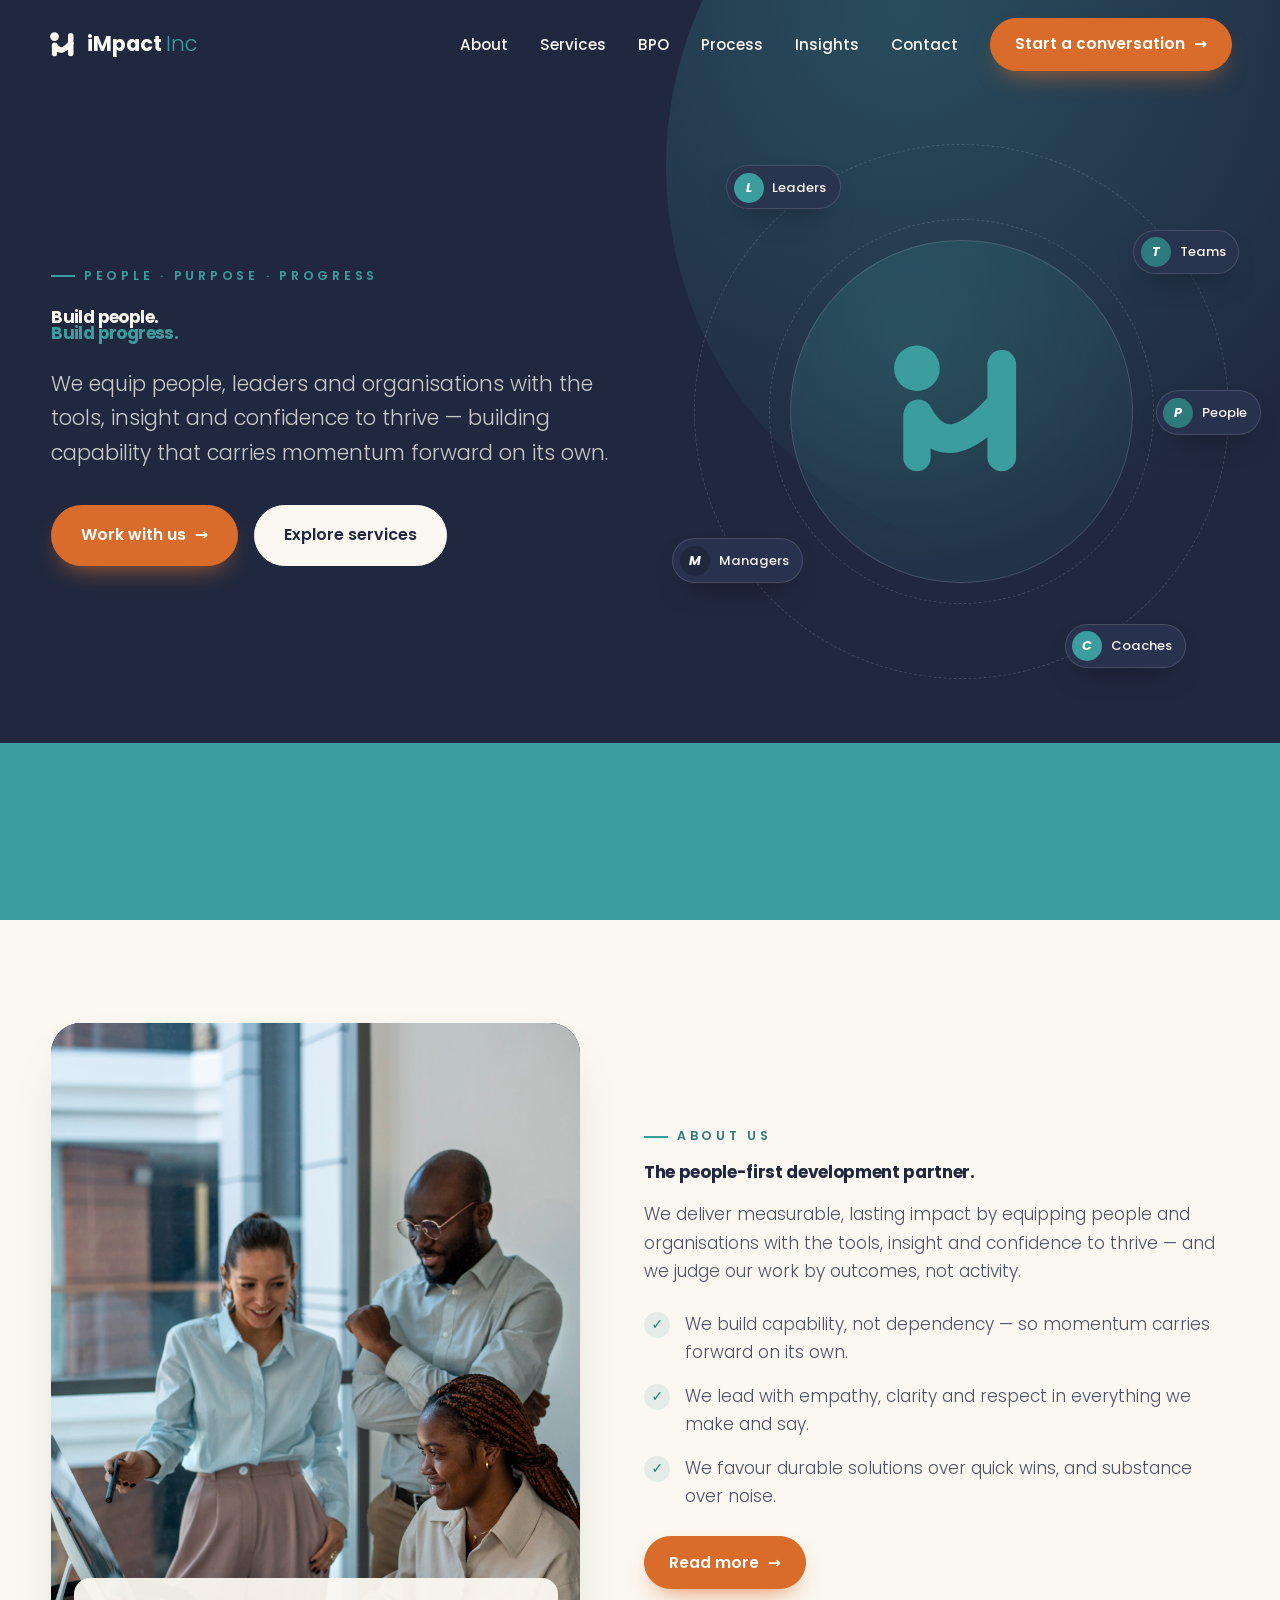
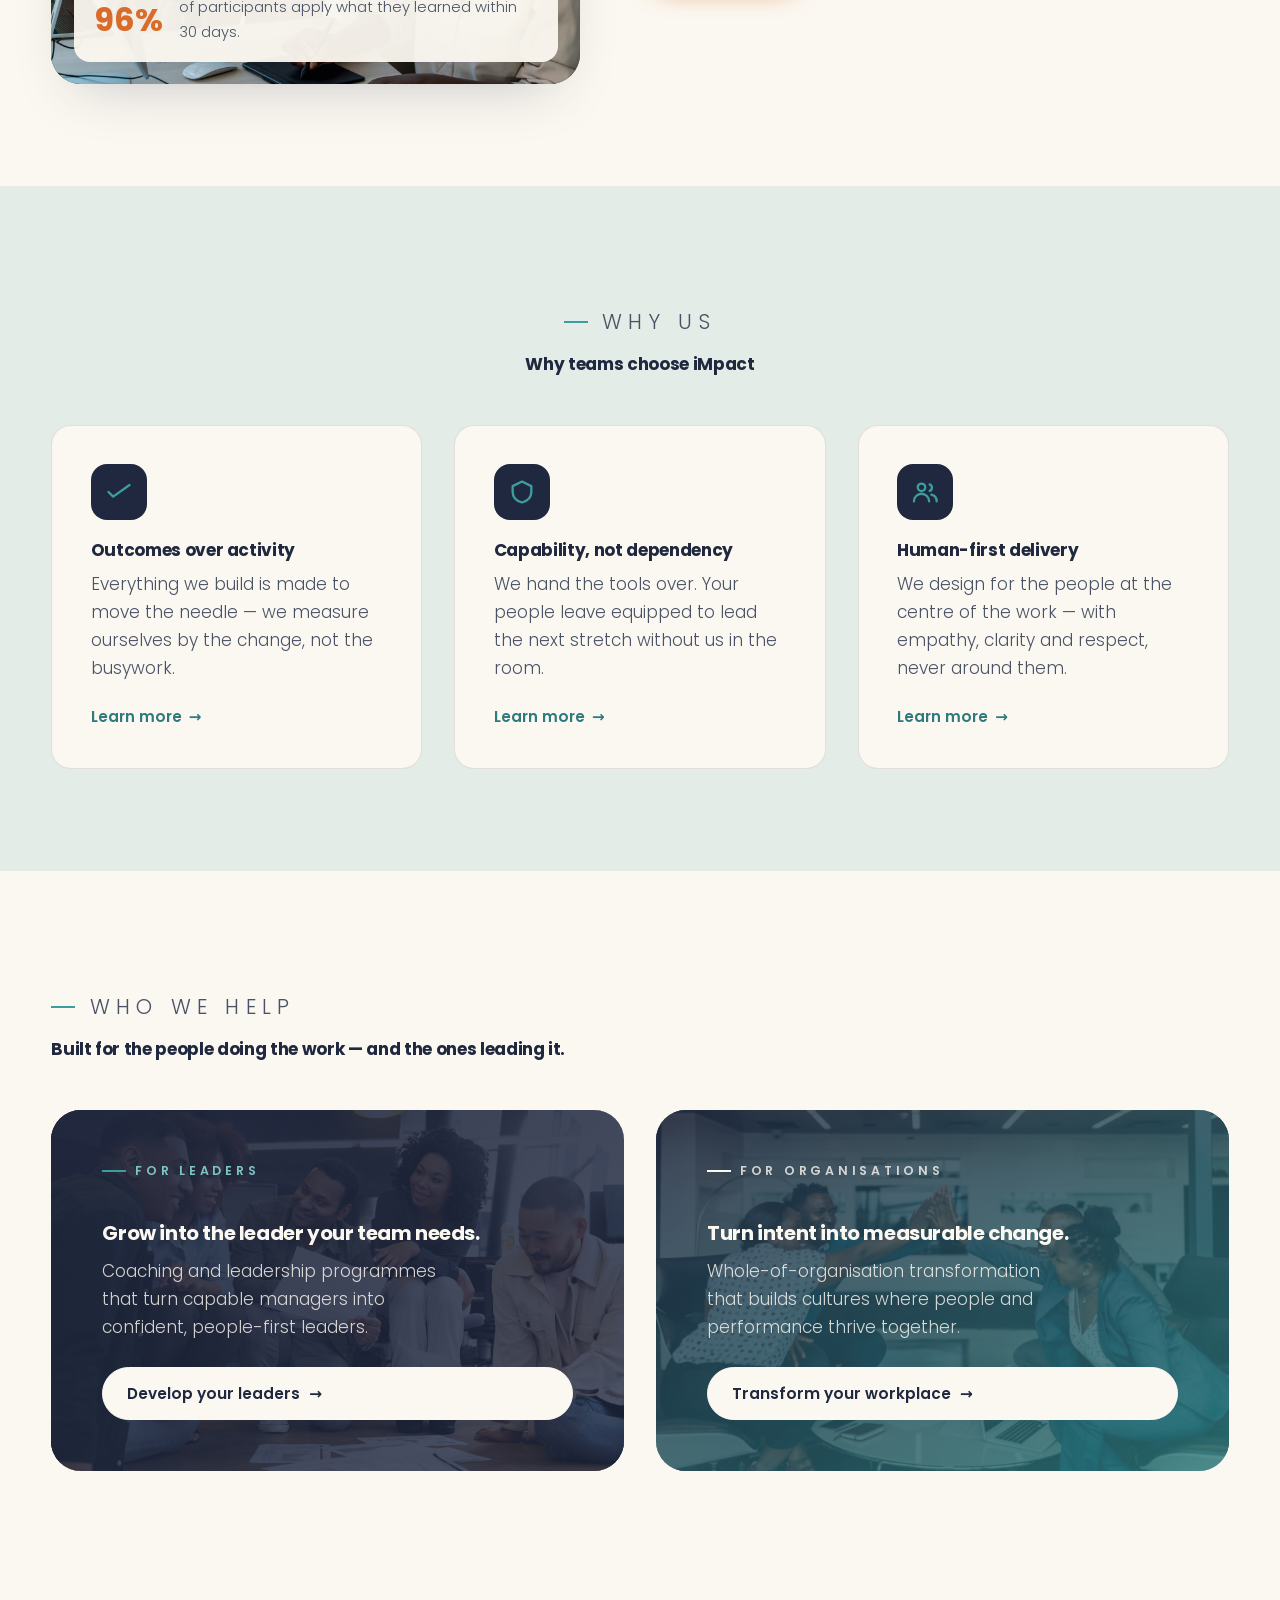
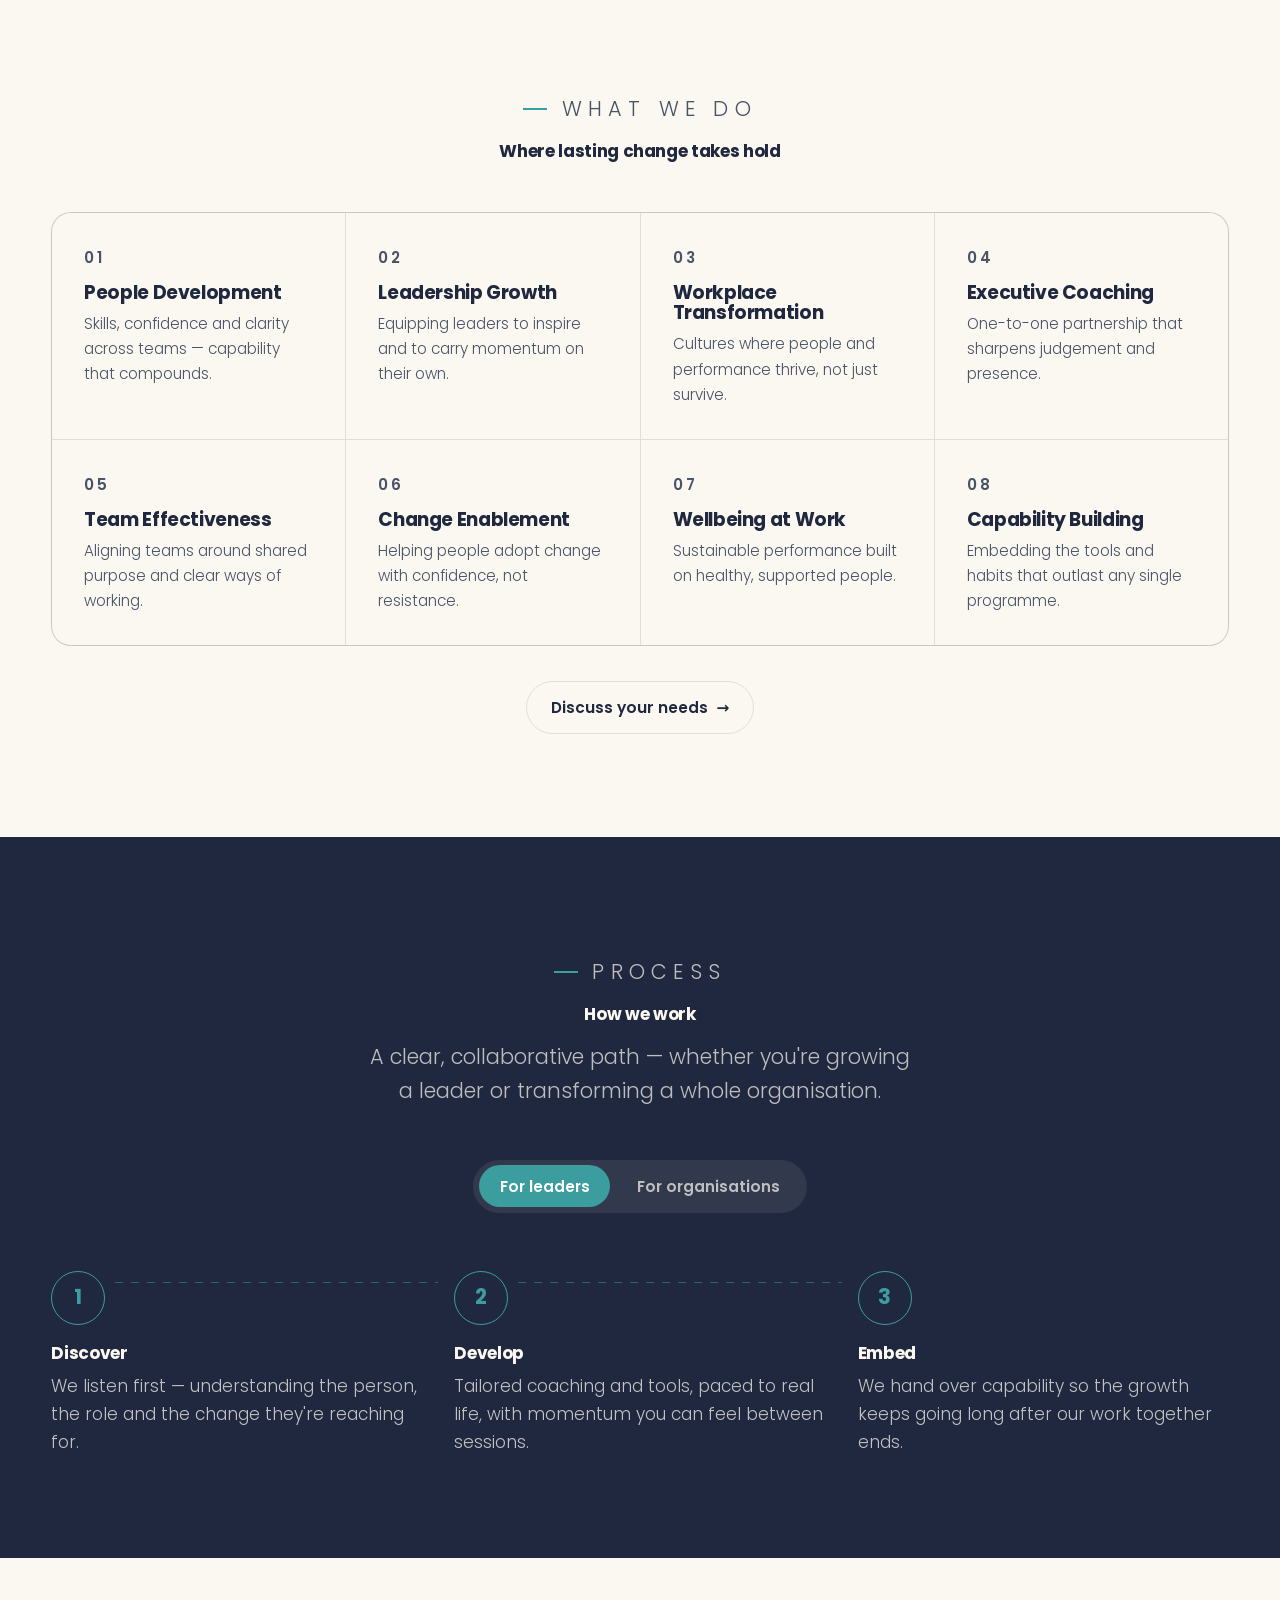
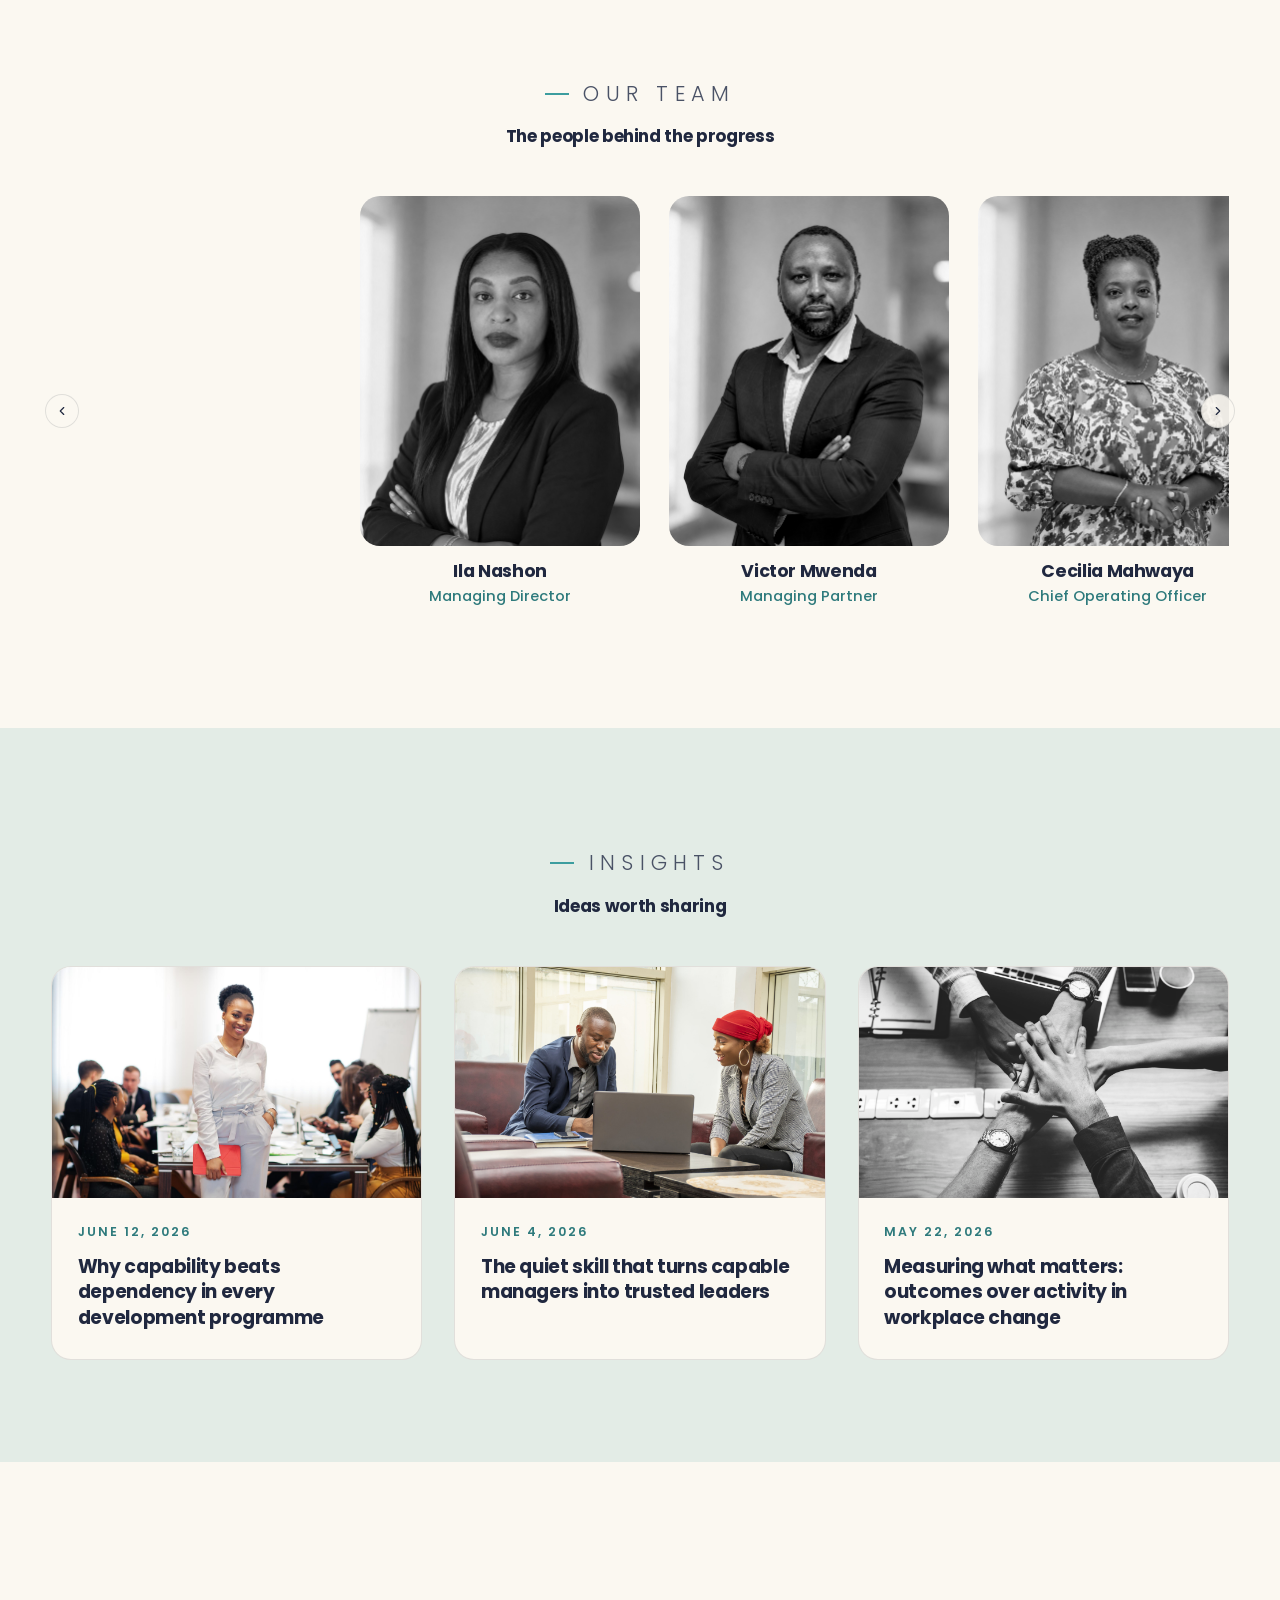
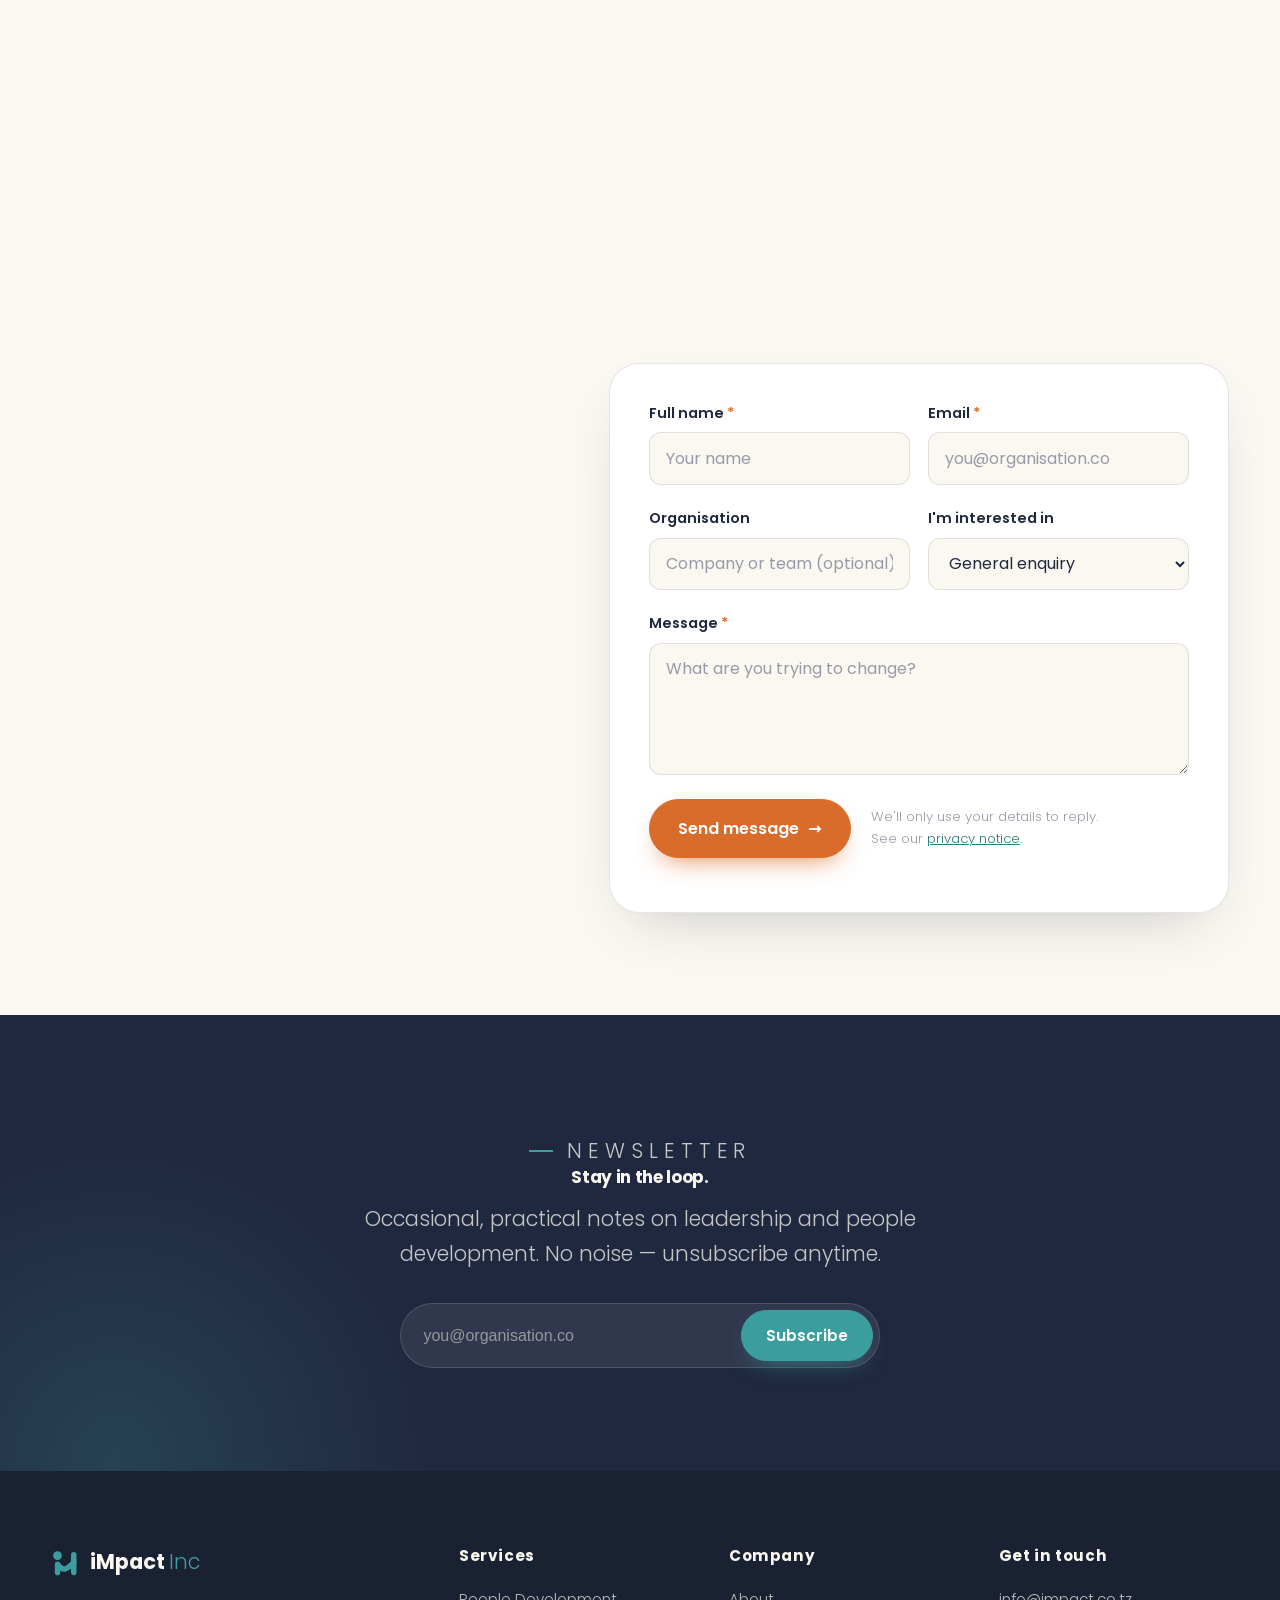
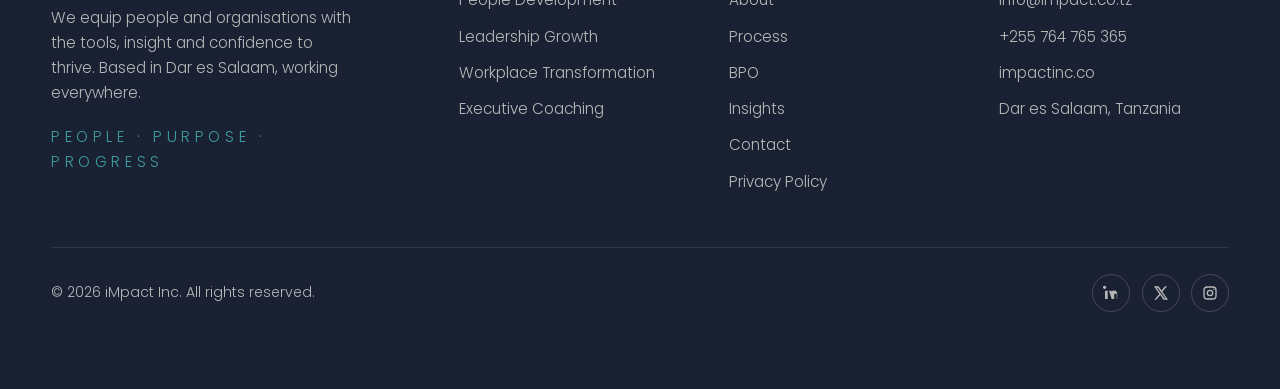
==== commit 40251ad7: "Use info@impact.co.tz everywhere and fix job title Replace the mixed info@impactinc.com, hello@impac" ====
--- a/index.html
+++ b/index.html
@@ -260,7 +260,7 @@
           </div>
           <div class="member" data-reveal data-delay="5" role="listitem">
             <img class="member__avatar" src="assets/team-Charles.jpeg" alt="Charles Lusiga" />
-            <h3>Charles Lusiga</h3><span>Operational Manager</span>
+            <h3>Charles Lusiga</h3><span>Operations Manager</span>
           </div>
           <div class="member" data-reveal data-delay="6" role="listitem">
             <img class="member__avatar" src="assets/team-Mariam.jpeg" alt="Mariam Rajab" />
@@ -351,7 +351,7 @@
         <div class="contact__details">
           <div class="info-row">
             <span class="ic" aria-hidden="true"><svg viewBox="0 0 24 24" fill="none" stroke="currentColor" stroke-width="2" stroke-linecap="round" stroke-linejoin="round"><rect x="3" y="5" width="18" height="14" rx="2"/><path d="m3 7 9 6 9-6"/></svg></span>
-            <div><div class="k">Email</div><a class="v" href="mailto:info@impactinc.com">info@impactinc.com</a></div>
+            <div><div class="k">Email</div><a class="v" href="mailto:info@impact.co.tz">info@impact.co.tz</a></div>
           </div>
           <div class="info-row">
             <span class="ic" aria-hidden="true"><svg viewBox="0 0 24 24" fill="none" stroke="currentColor" stroke-width="2" stroke-linecap="round" stroke-linejoin="round"><path d="M5 4h4l2 5-2.5 1.5a11 11 0 0 0 5 5L15 13l5 2v4a2 2 0 0 1-2 2A16 16 0 0 1 3 6a2 2 0 0 1 2-2"/></svg></span>
@@ -471,7 +471,7 @@
         </div>
         <div class="footer__col">
           <h4>Get in touch</h4>
-          <a href="mailto:info@impactinc.com">info@impactinc.com</a>
+          <a href="mailto:info@impact.co.tz">info@impact.co.tz</a>
           <a href="tel:+255764765365">+255 764 765 365</a>
           <a href="https://impactinc.co">impactinc.co</a>
           <a href="#contact">Dar es Salaam, Tanzania</a>
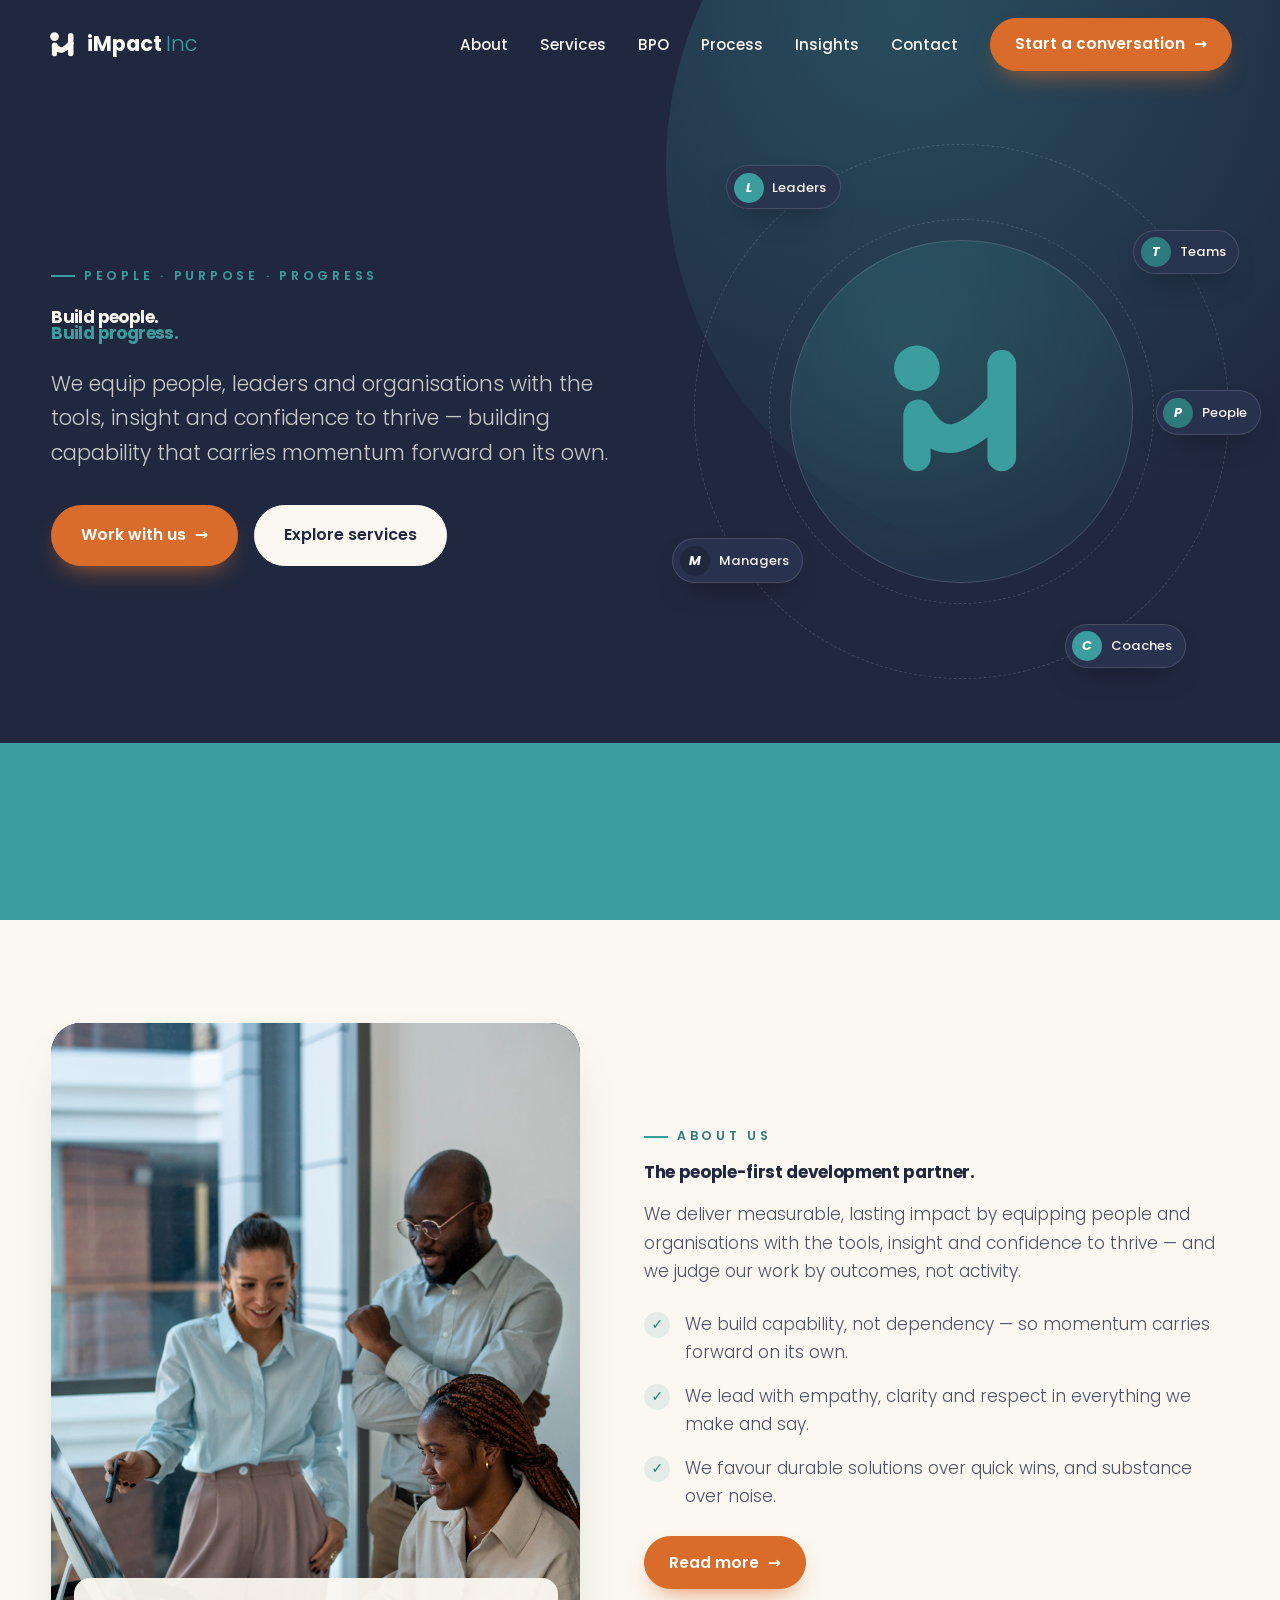
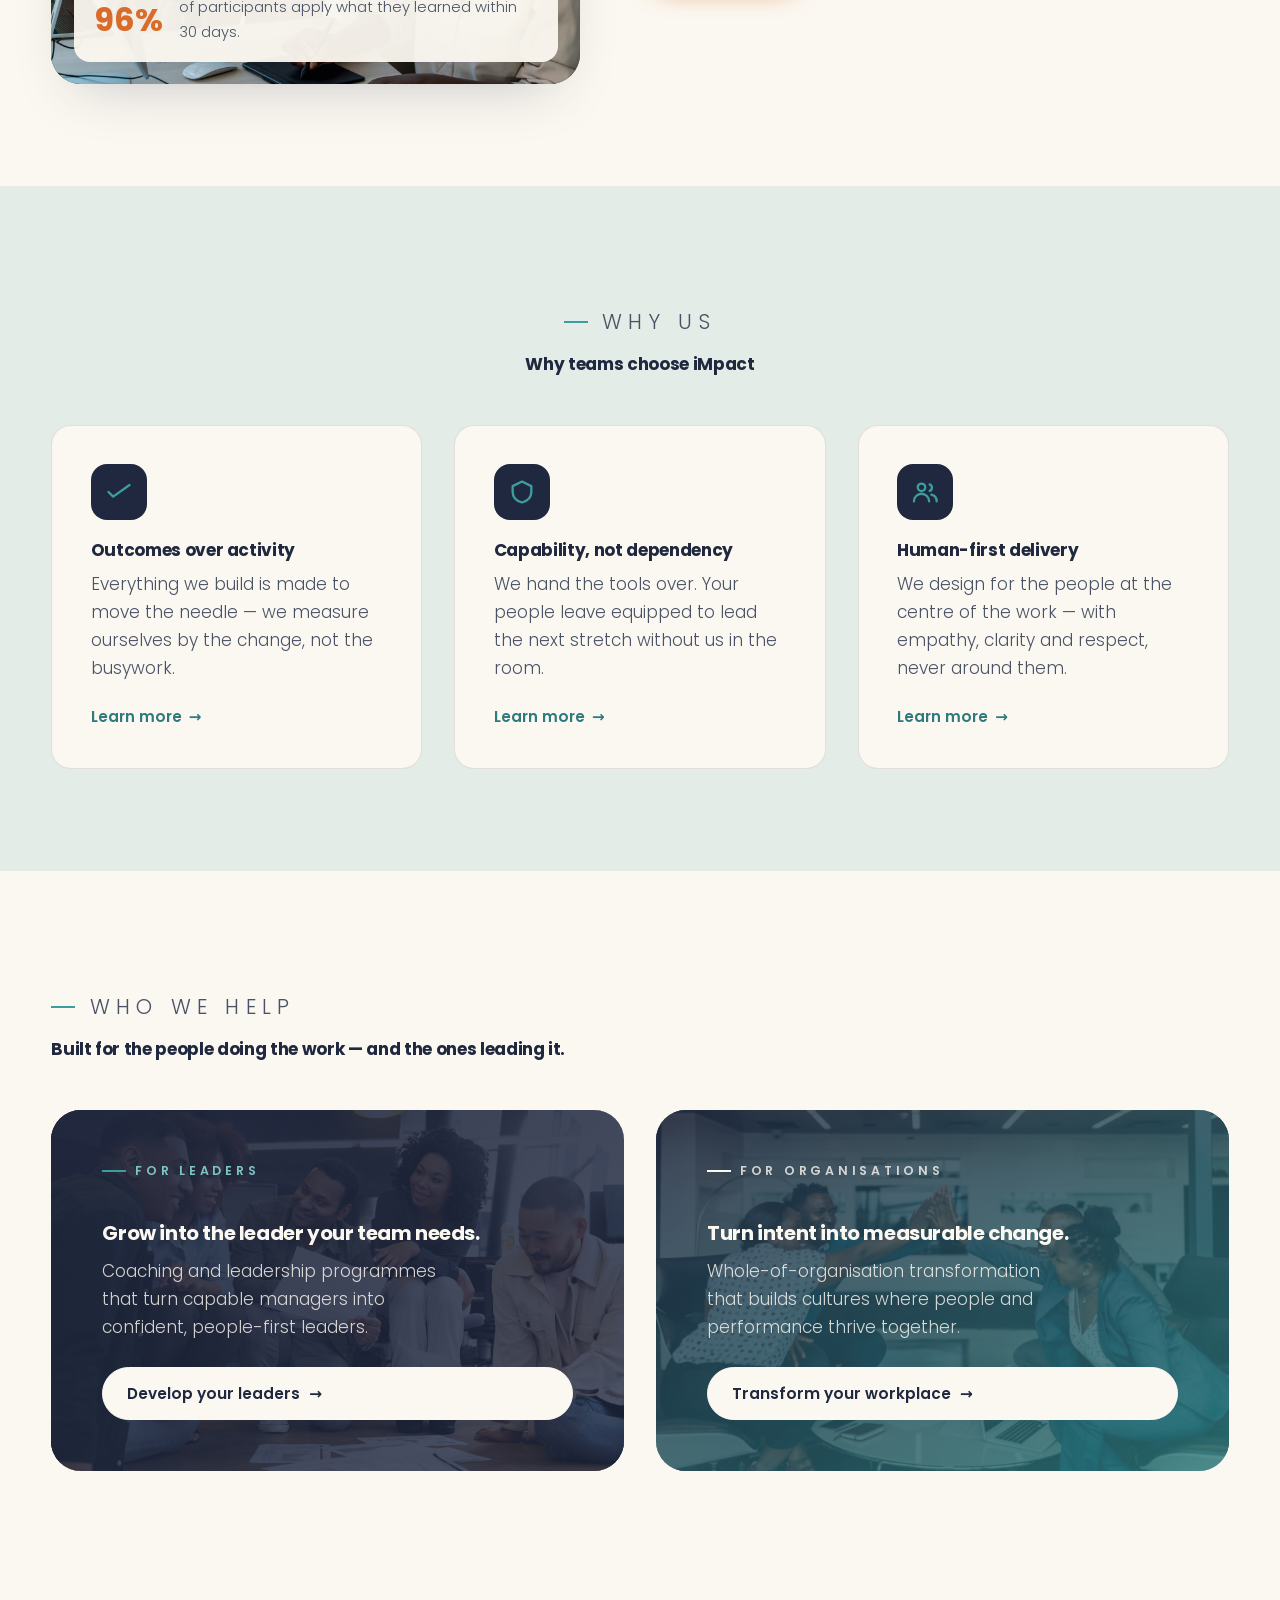
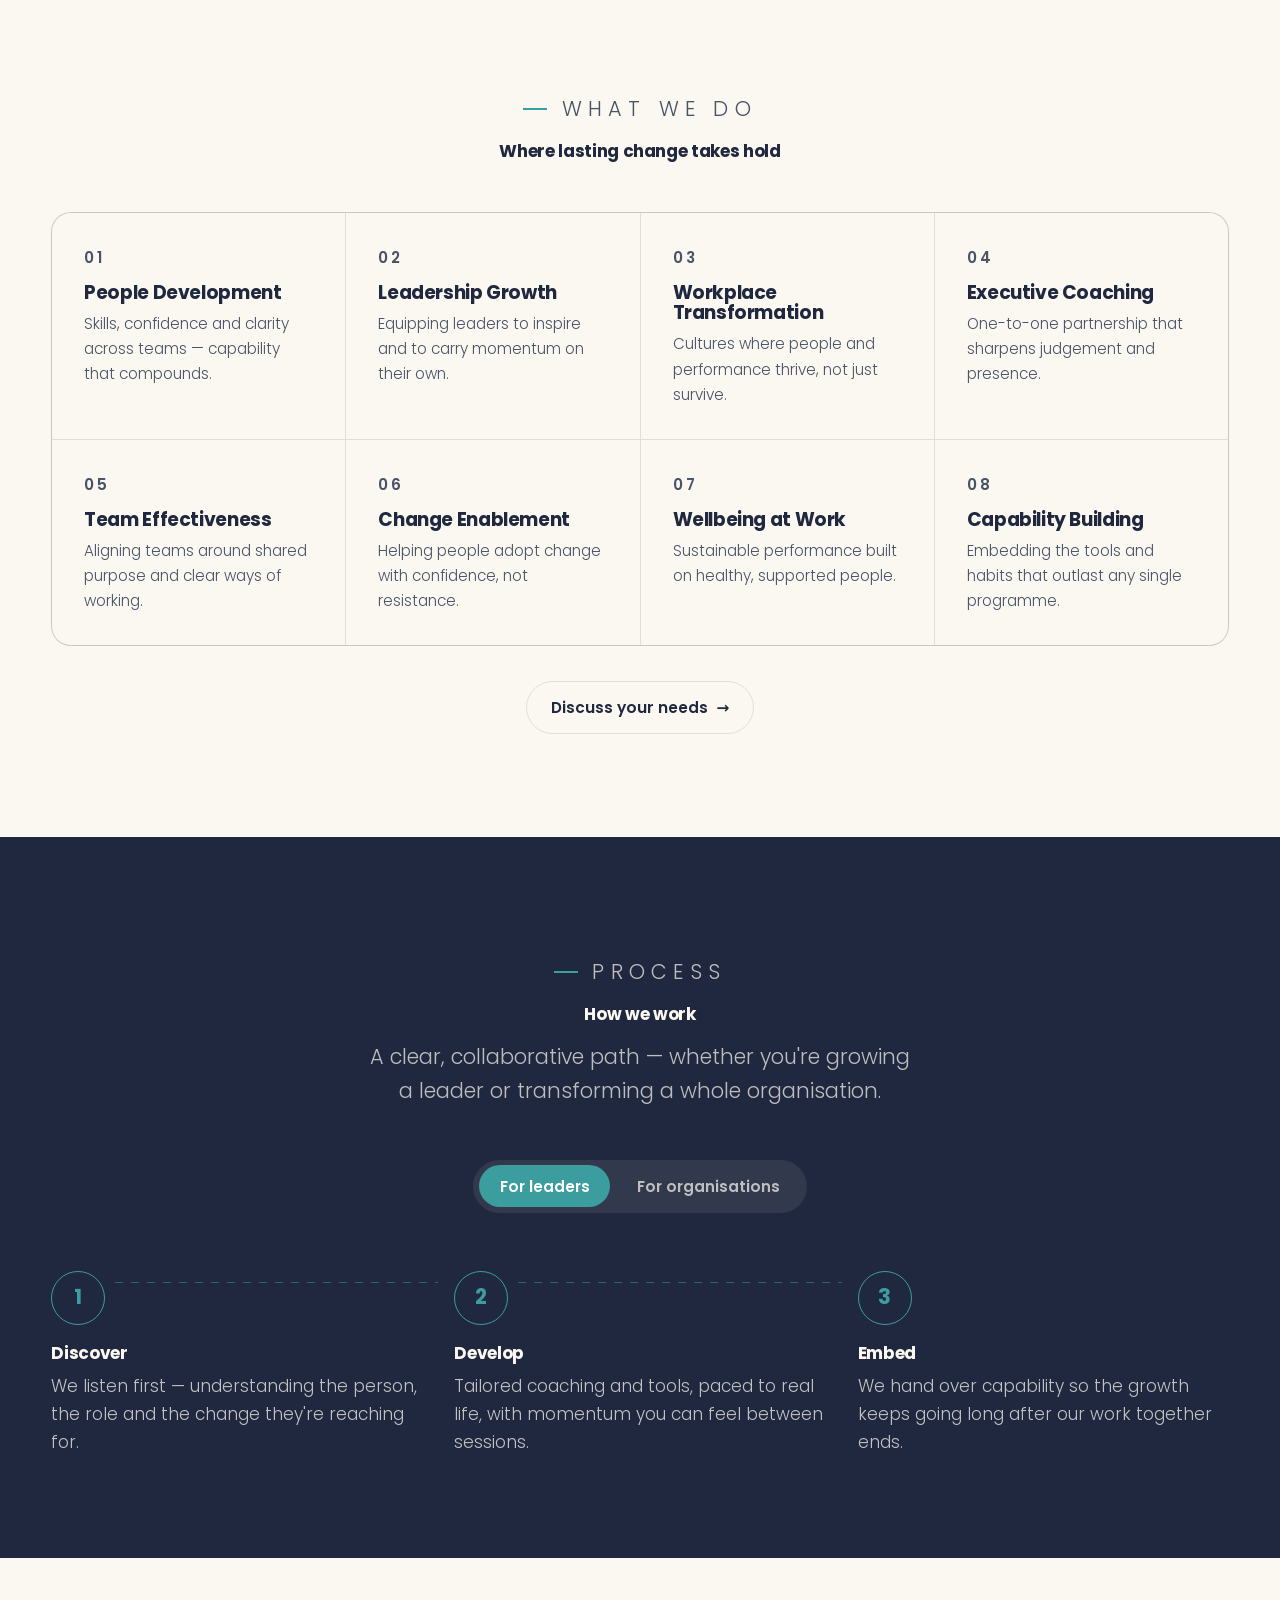
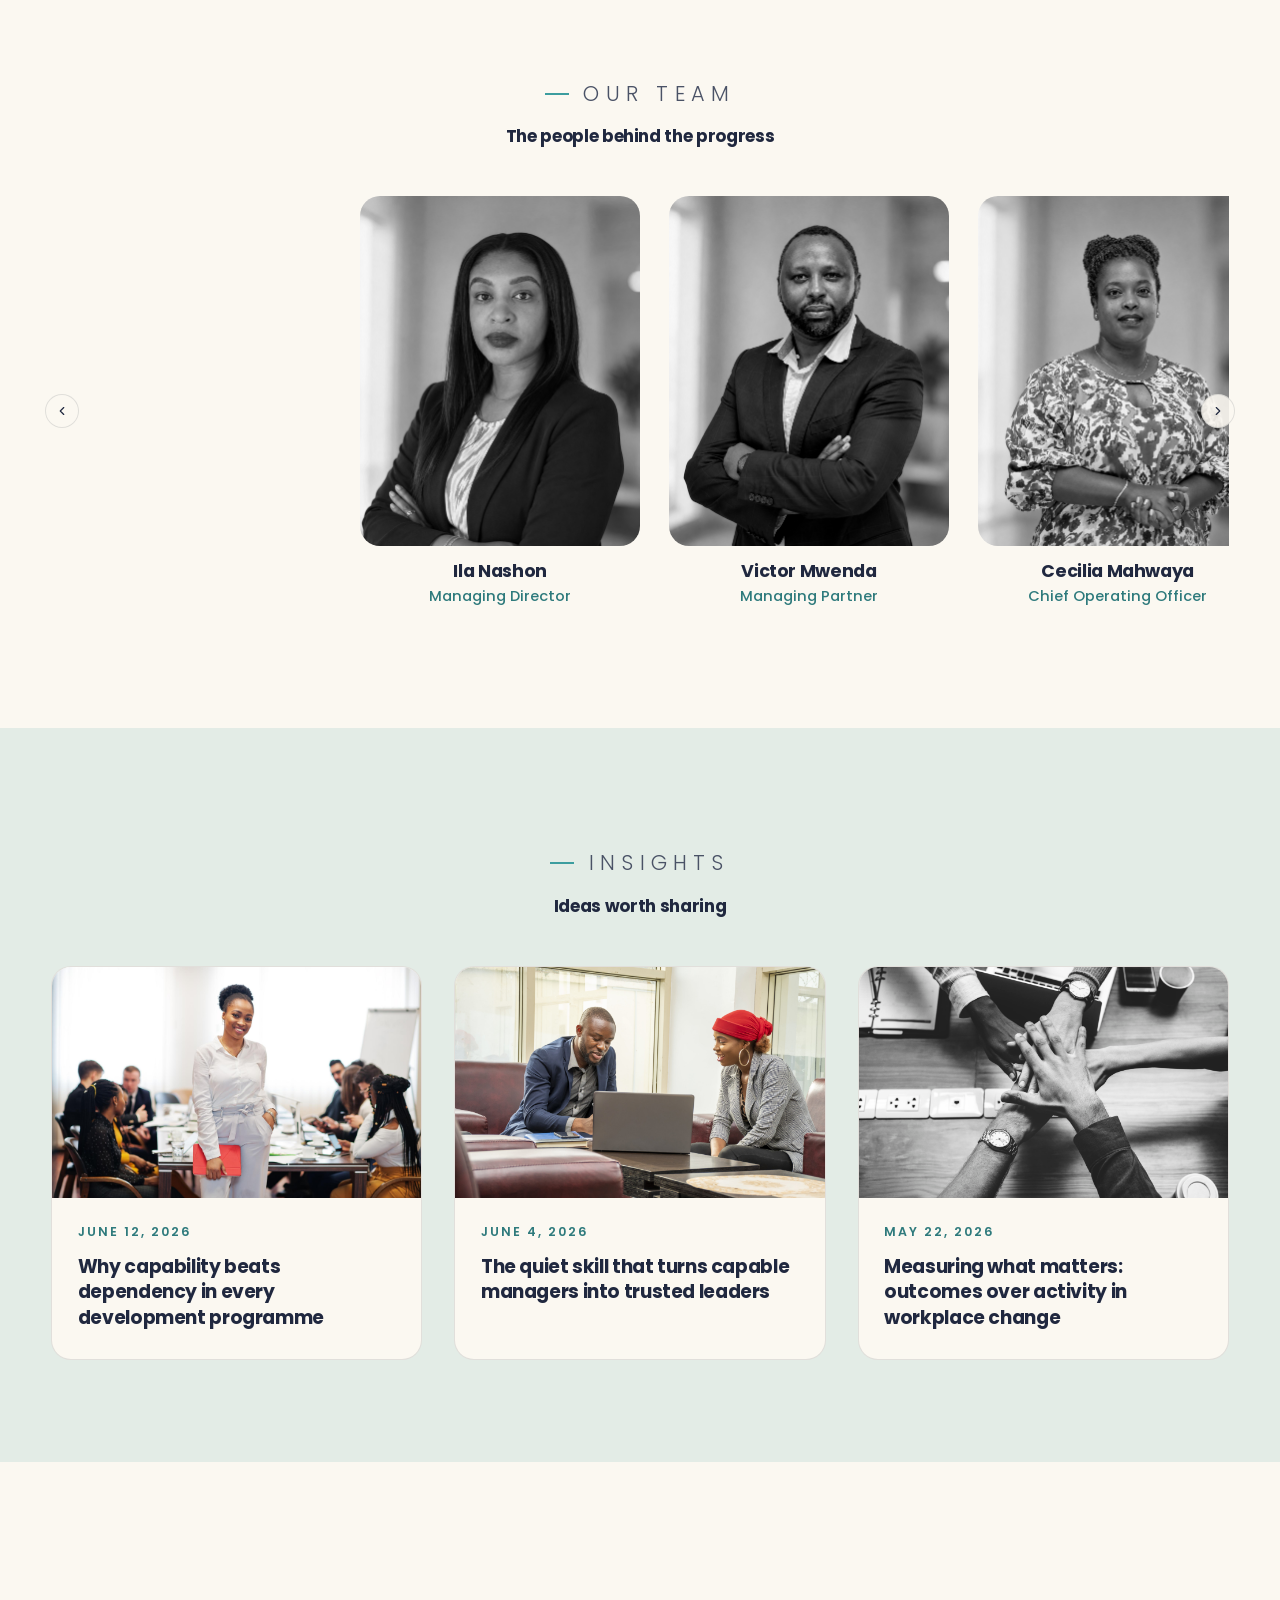
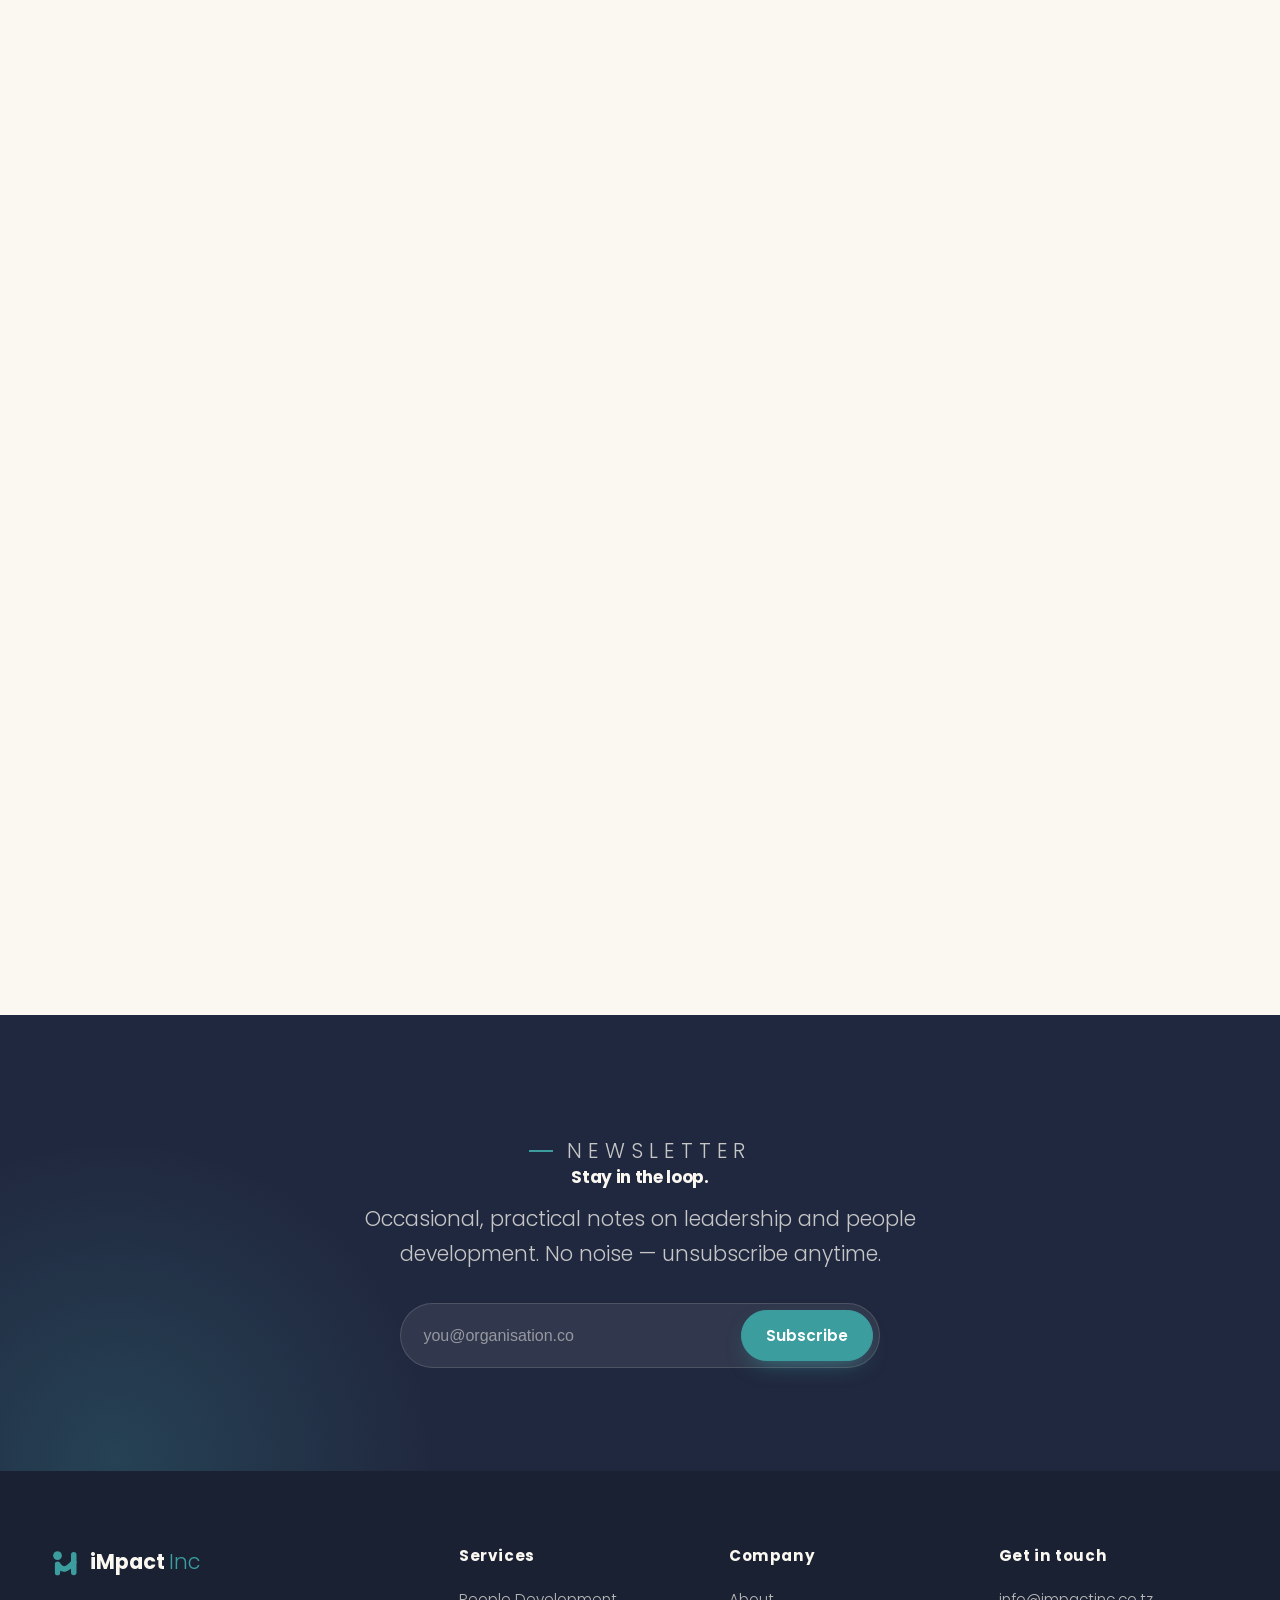
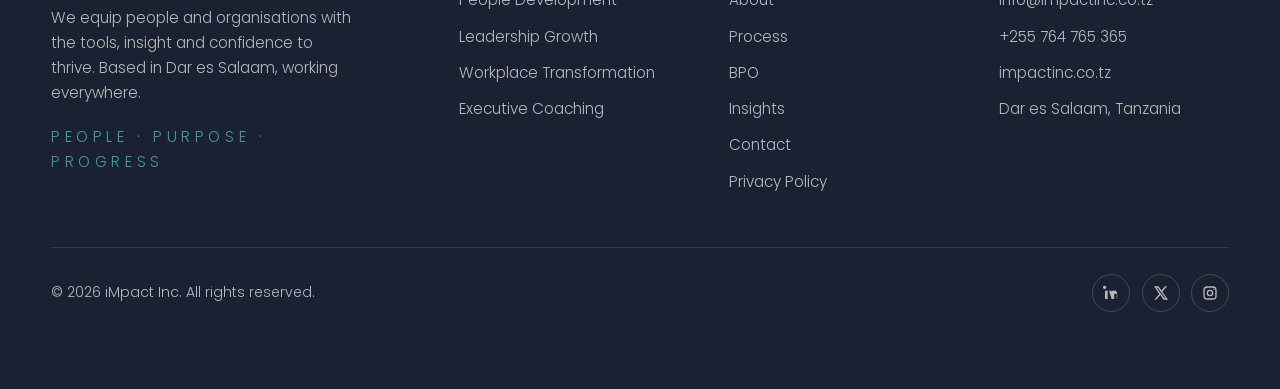
==== commit 5a817393: "Use impactinc.co.tz for email and website links Correct the contact email to info@impactinc.co.tz an" ====
--- a/index.html
+++ b/index.html
@@ -351,7 +351,7 @@
         <div class="contact__details">
           <div class="info-row">
             <span class="ic" aria-hidden="true"><svg viewBox="0 0 24 24" fill="none" stroke="currentColor" stroke-width="2" stroke-linecap="round" stroke-linejoin="round"><rect x="3" y="5" width="18" height="14" rx="2"/><path d="m3 7 9 6 9-6"/></svg></span>
-            <div><div class="k">Email</div><a class="v" href="mailto:info@impact.co.tz">info@impact.co.tz</a></div>
+            <div><div class="k">Email</div><a class="v" href="mailto:info@impactinc.co.tz">info@impactinc.co.tz</a></div>
           </div>
           <div class="info-row">
             <span class="ic" aria-hidden="true"><svg viewBox="0 0 24 24" fill="none" stroke="currentColor" stroke-width="2" stroke-linecap="round" stroke-linejoin="round"><path d="M5 4h4l2 5-2.5 1.5a11 11 0 0 0 5 5L15 13l5 2v4a2 2 0 0 1-2 2A16 16 0 0 1 3 6a2 2 0 0 1 2-2"/></svg></span>
@@ -471,9 +471,9 @@
         </div>
         <div class="footer__col">
           <h4>Get in touch</h4>
-          <a href="mailto:info@impact.co.tz">info@impact.co.tz</a>
+          <a href="mailto:info@impactinc.co.tz">info@impactinc.co.tz</a>
           <a href="tel:+255764765365">+255 764 765 365</a>
-          <a href="https://impactinc.co">impactinc.co</a>
+          <a href="https://impactinc.co.tz">impactinc.co.tz</a>
           <a href="#contact">Dar es Salaam, Tanzania</a>
         </div>
       </div>
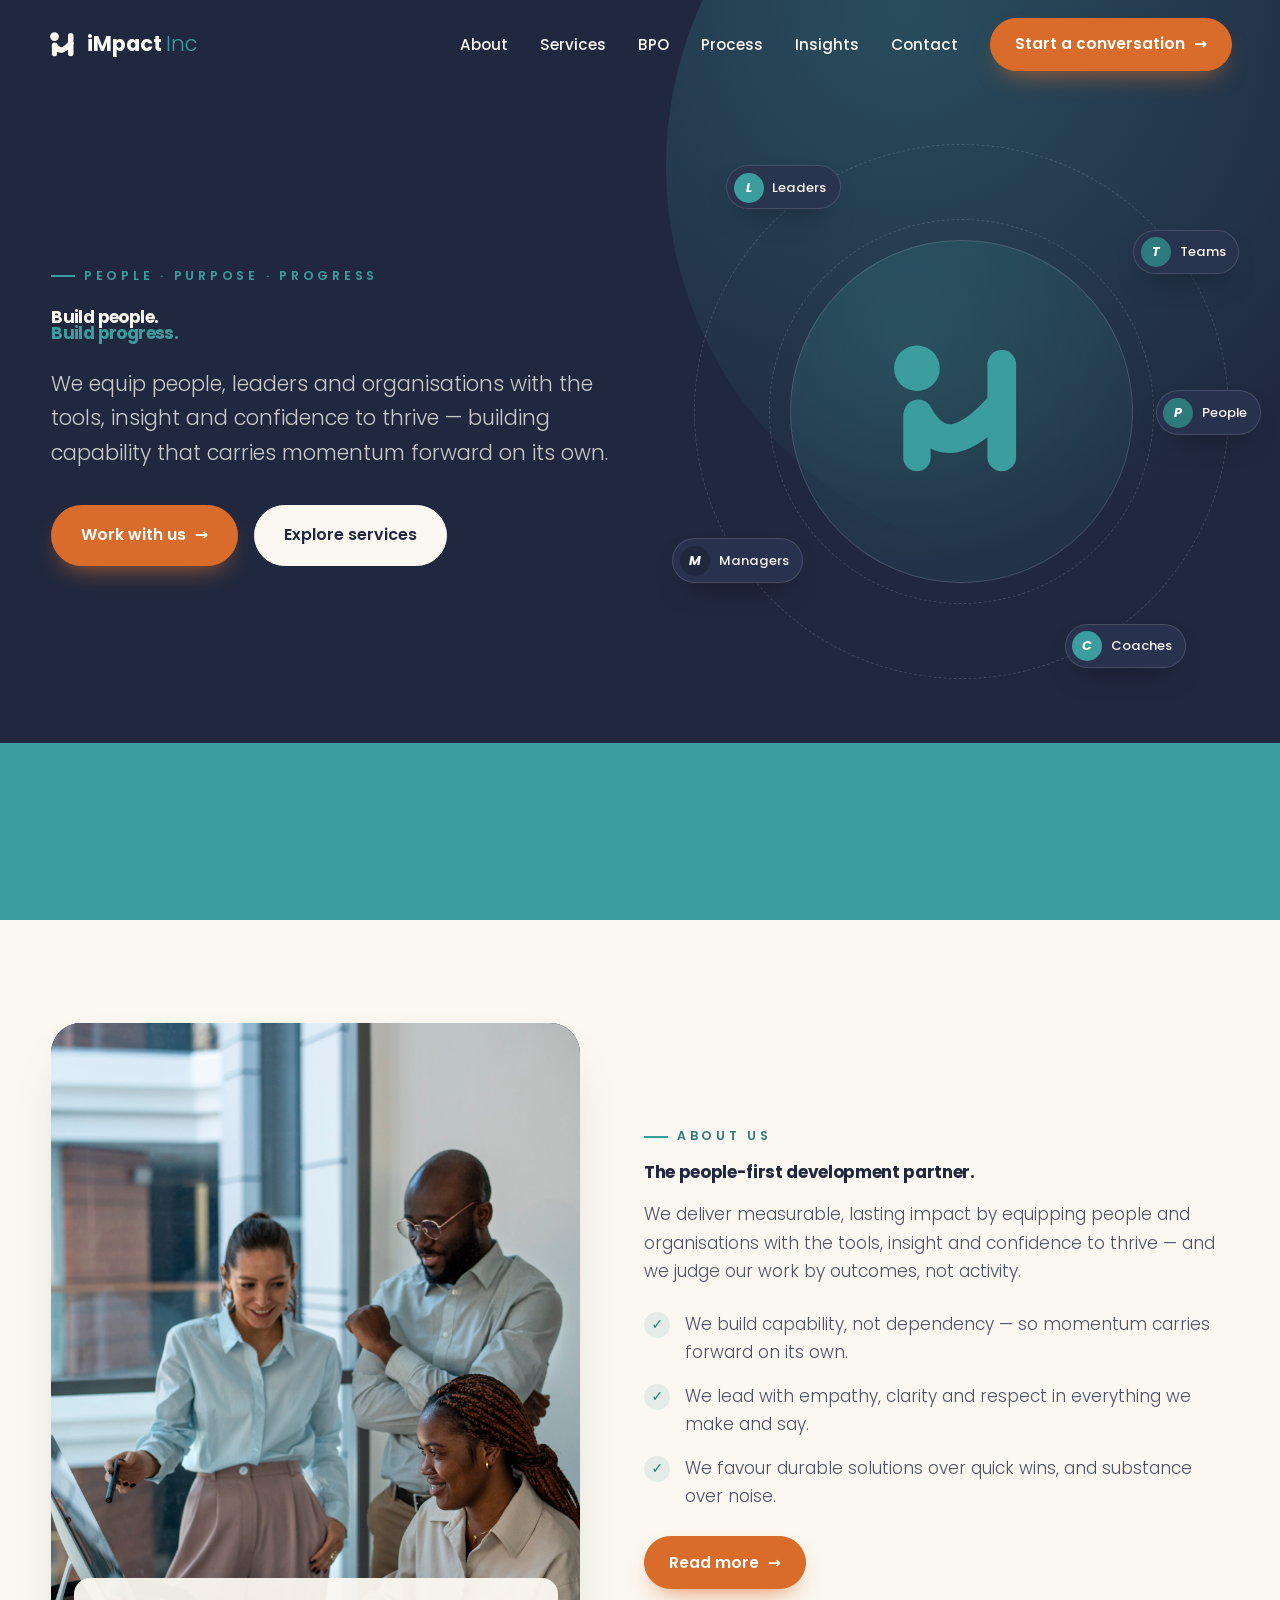
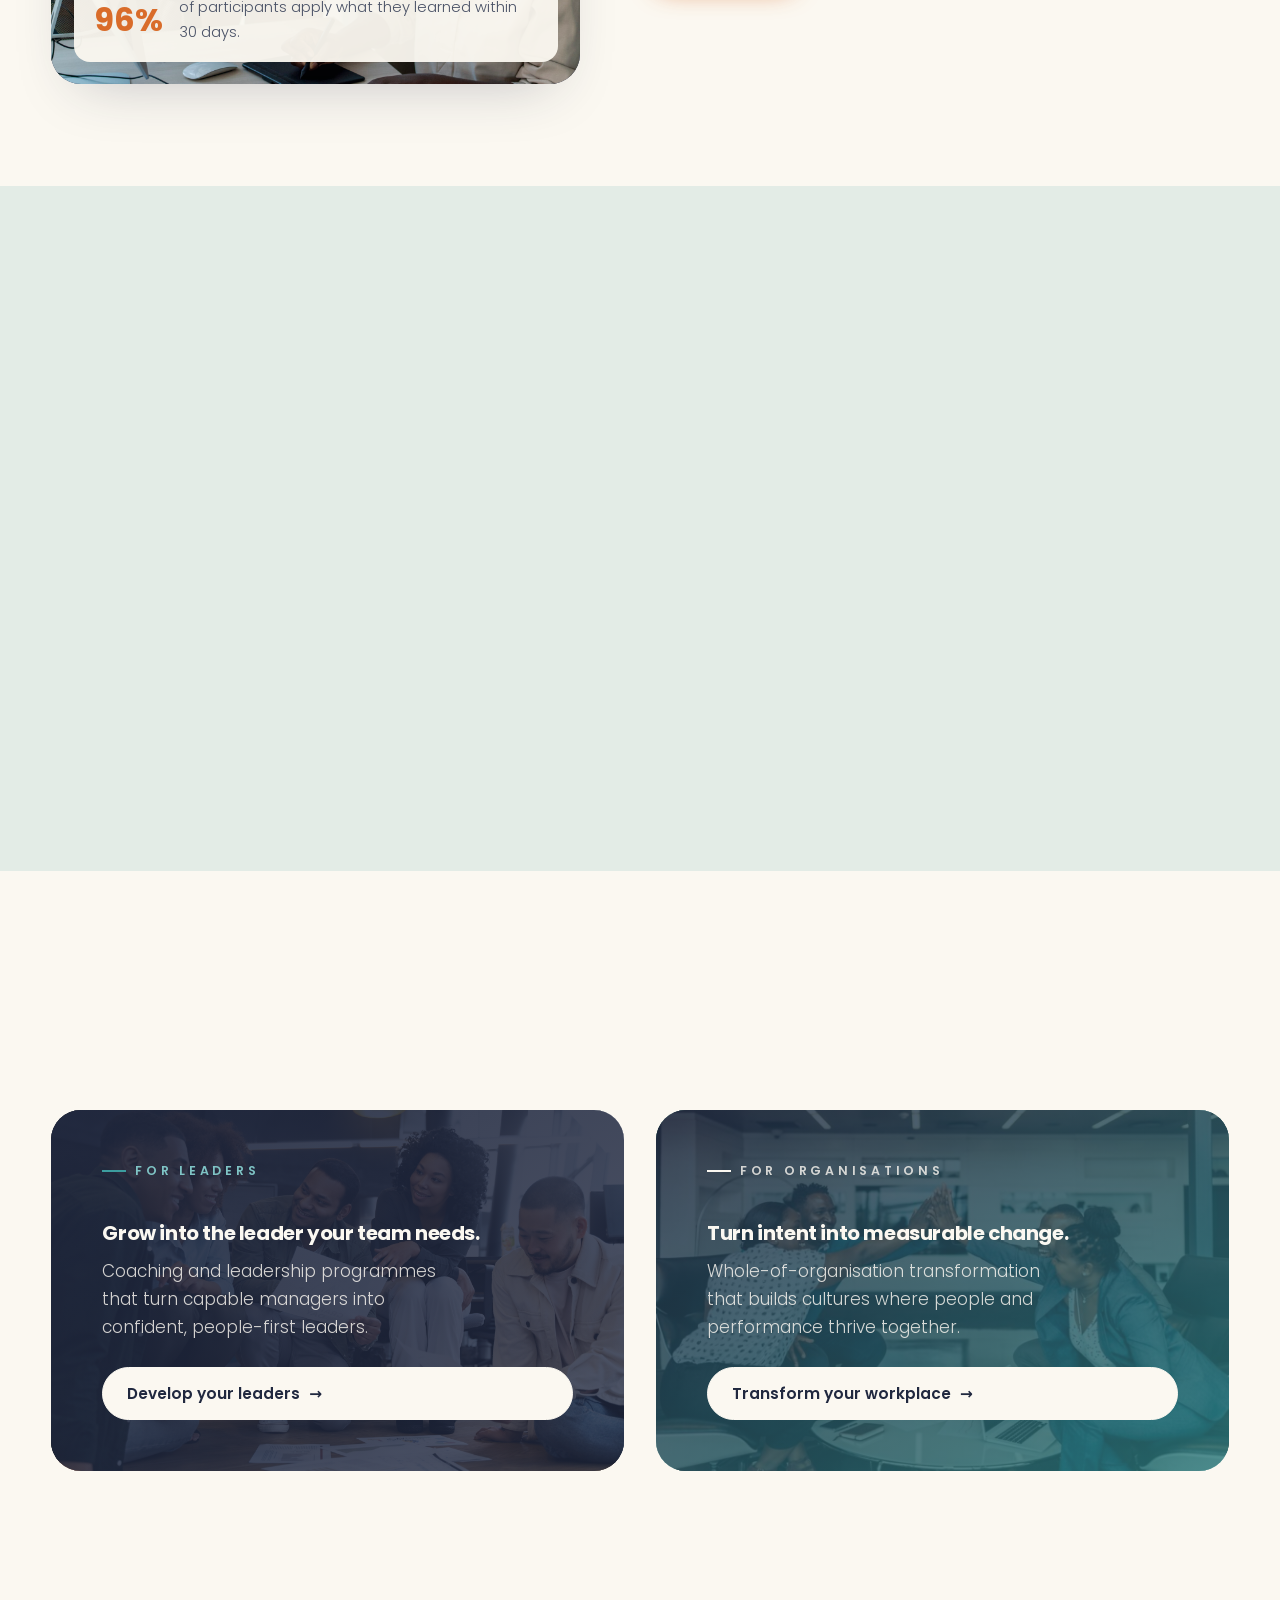
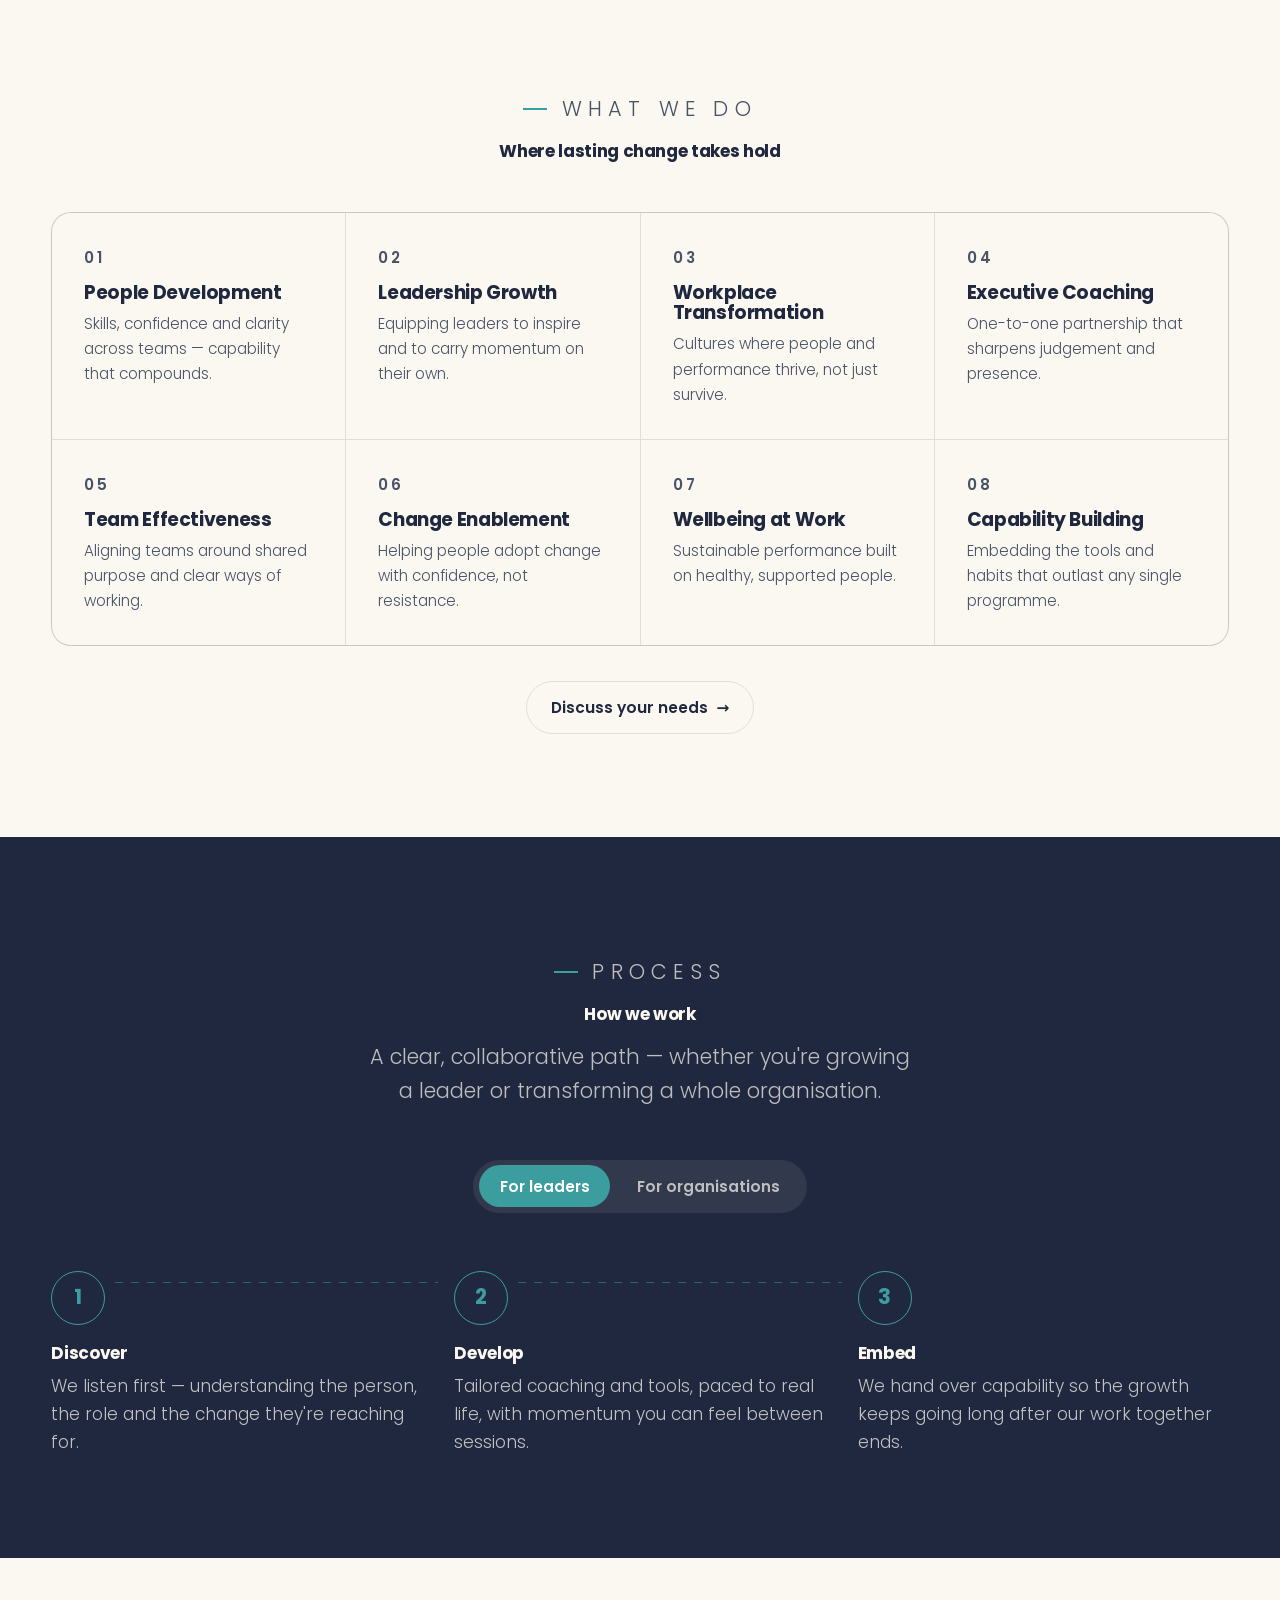
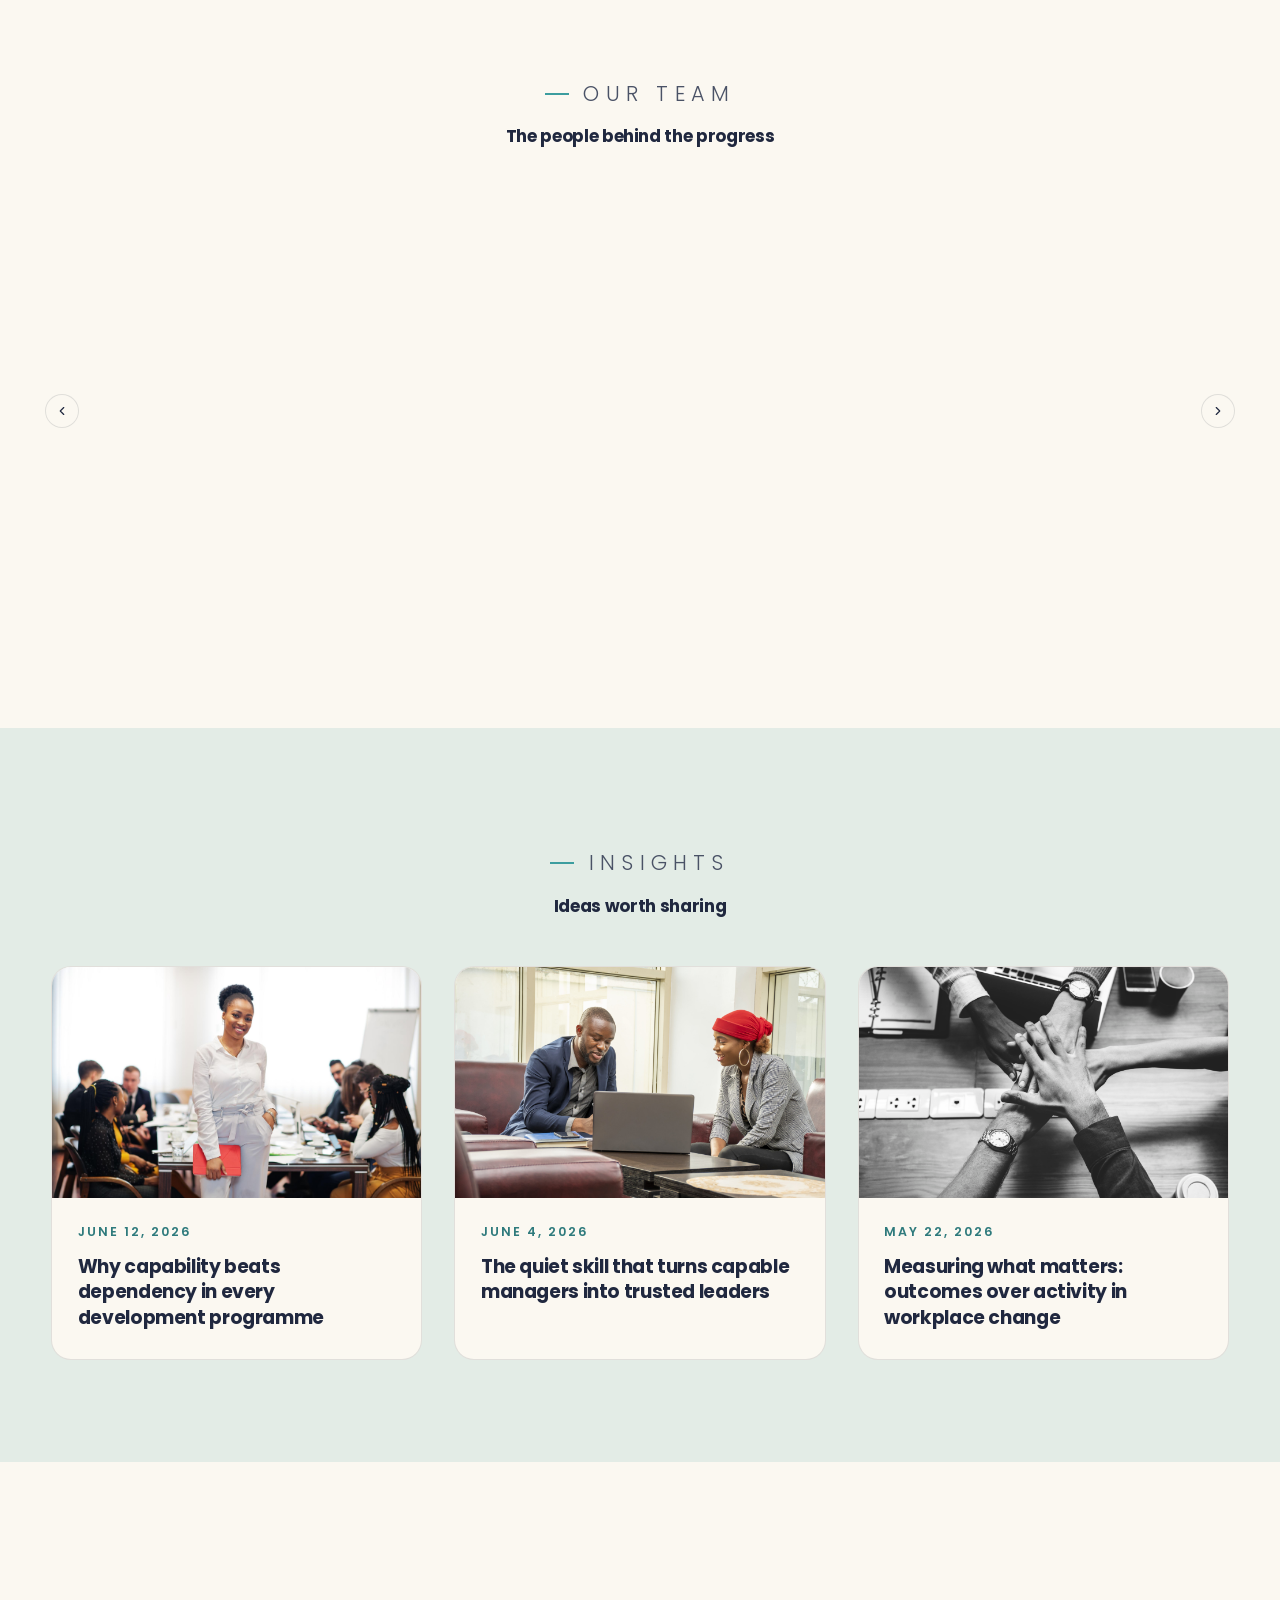
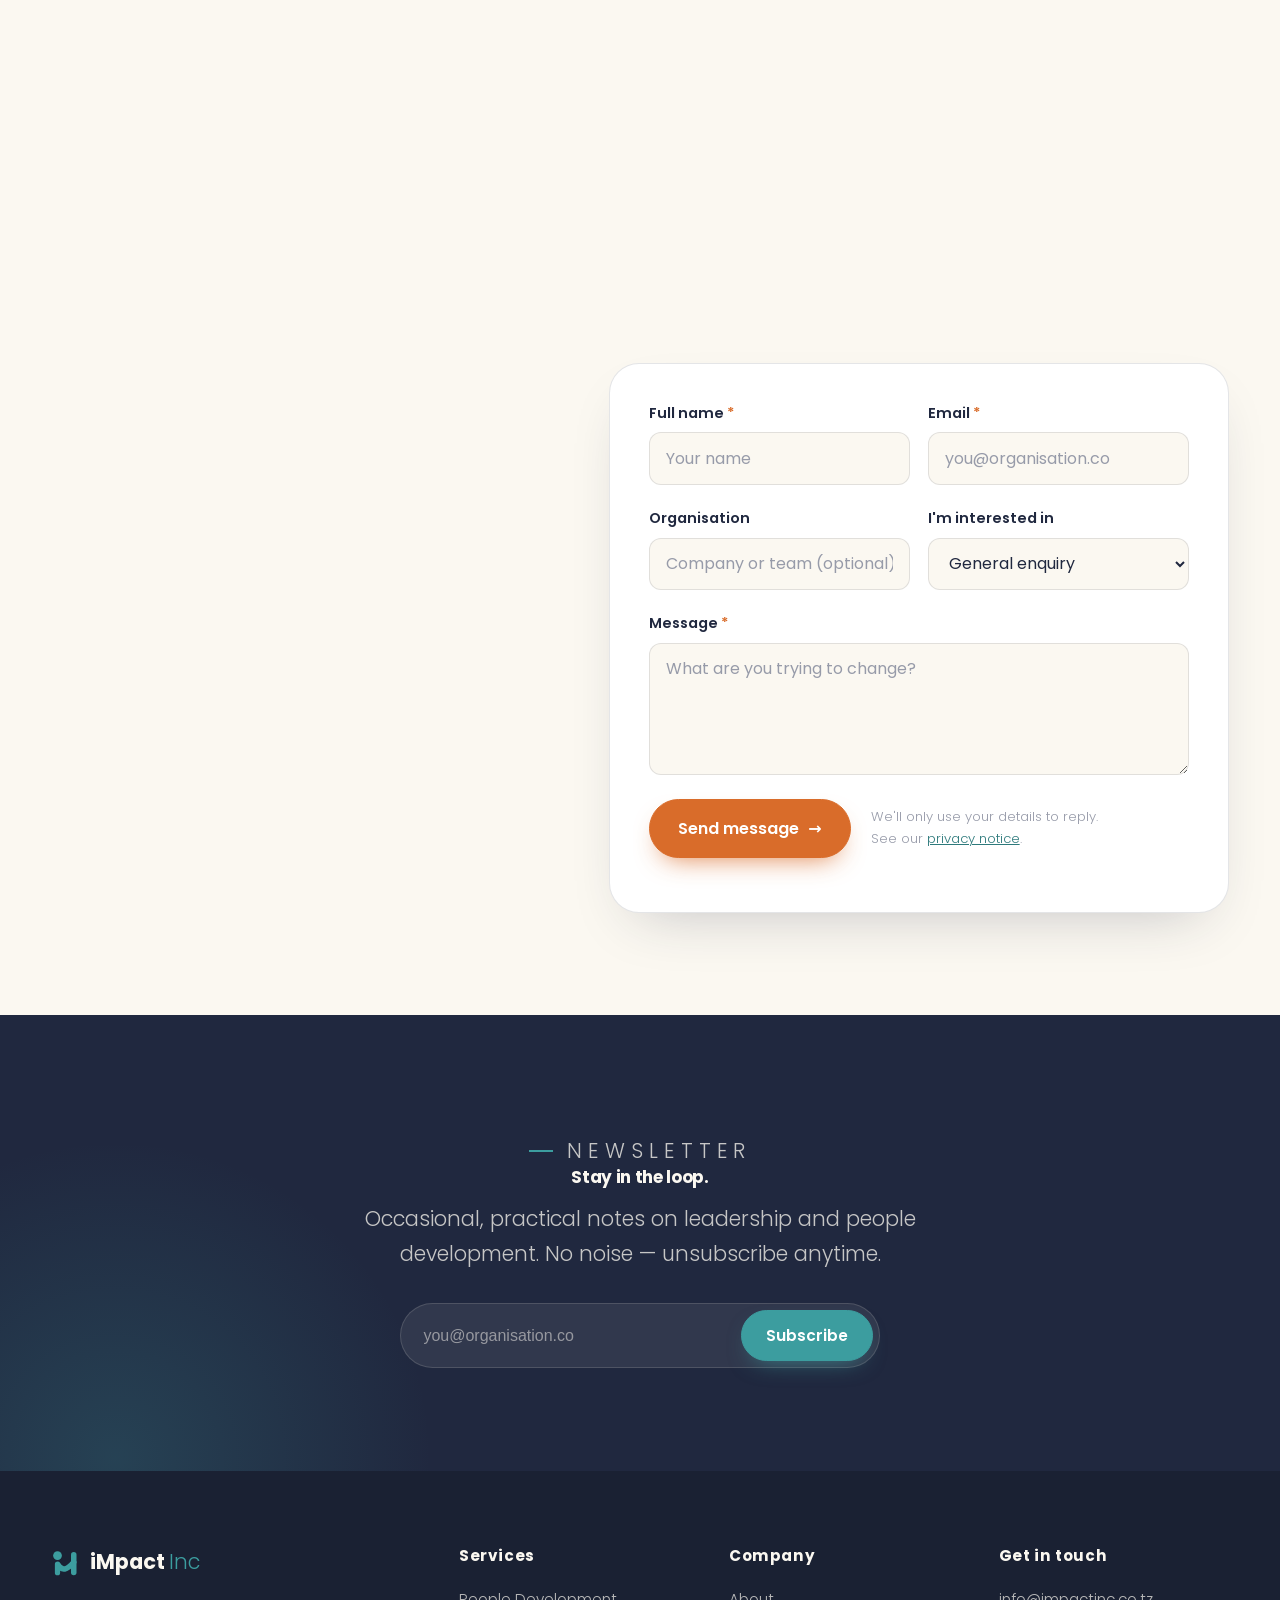
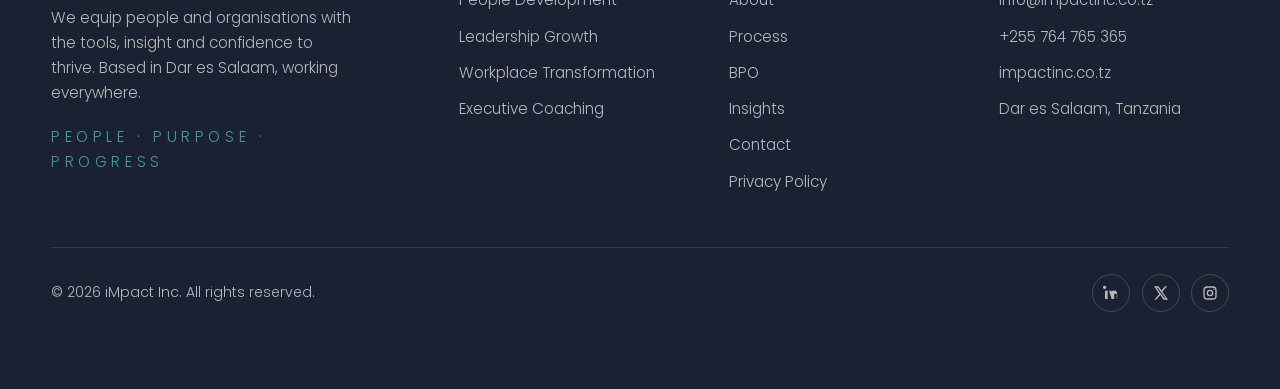
==== commit 2010cc63: "Remove Mariam Rajab from the team section Co-Authored-By: Claude Opus 5.5 <noreply@anthropic.com>" ====
--- a/index.html
+++ b/index.html
@@ -261,10 +261,6 @@
           <div class="member" data-reveal data-delay="5" role="listitem">
             <img class="member__avatar" src="assets/team-Charles.jpeg" alt="Charles Lusiga" />
             <h3>Charles Lusiga</h3><span>Operations Manager</span>
-          </div>
-          <div class="member" data-reveal data-delay="6" role="listitem">
-            <img class="member__avatar" src="assets/team-Mariam.jpeg" alt="Mariam Rajab" />
-            <h3>Mariam Rajab</h3><span>Senior Associate</span>
           </div>
           <div class="member" data-reveal data-delay="7" role="listitem">
             <img class="member__avatar" src="assets/team-Jonathan.jpeg" alt="Jonathan Ndali" />
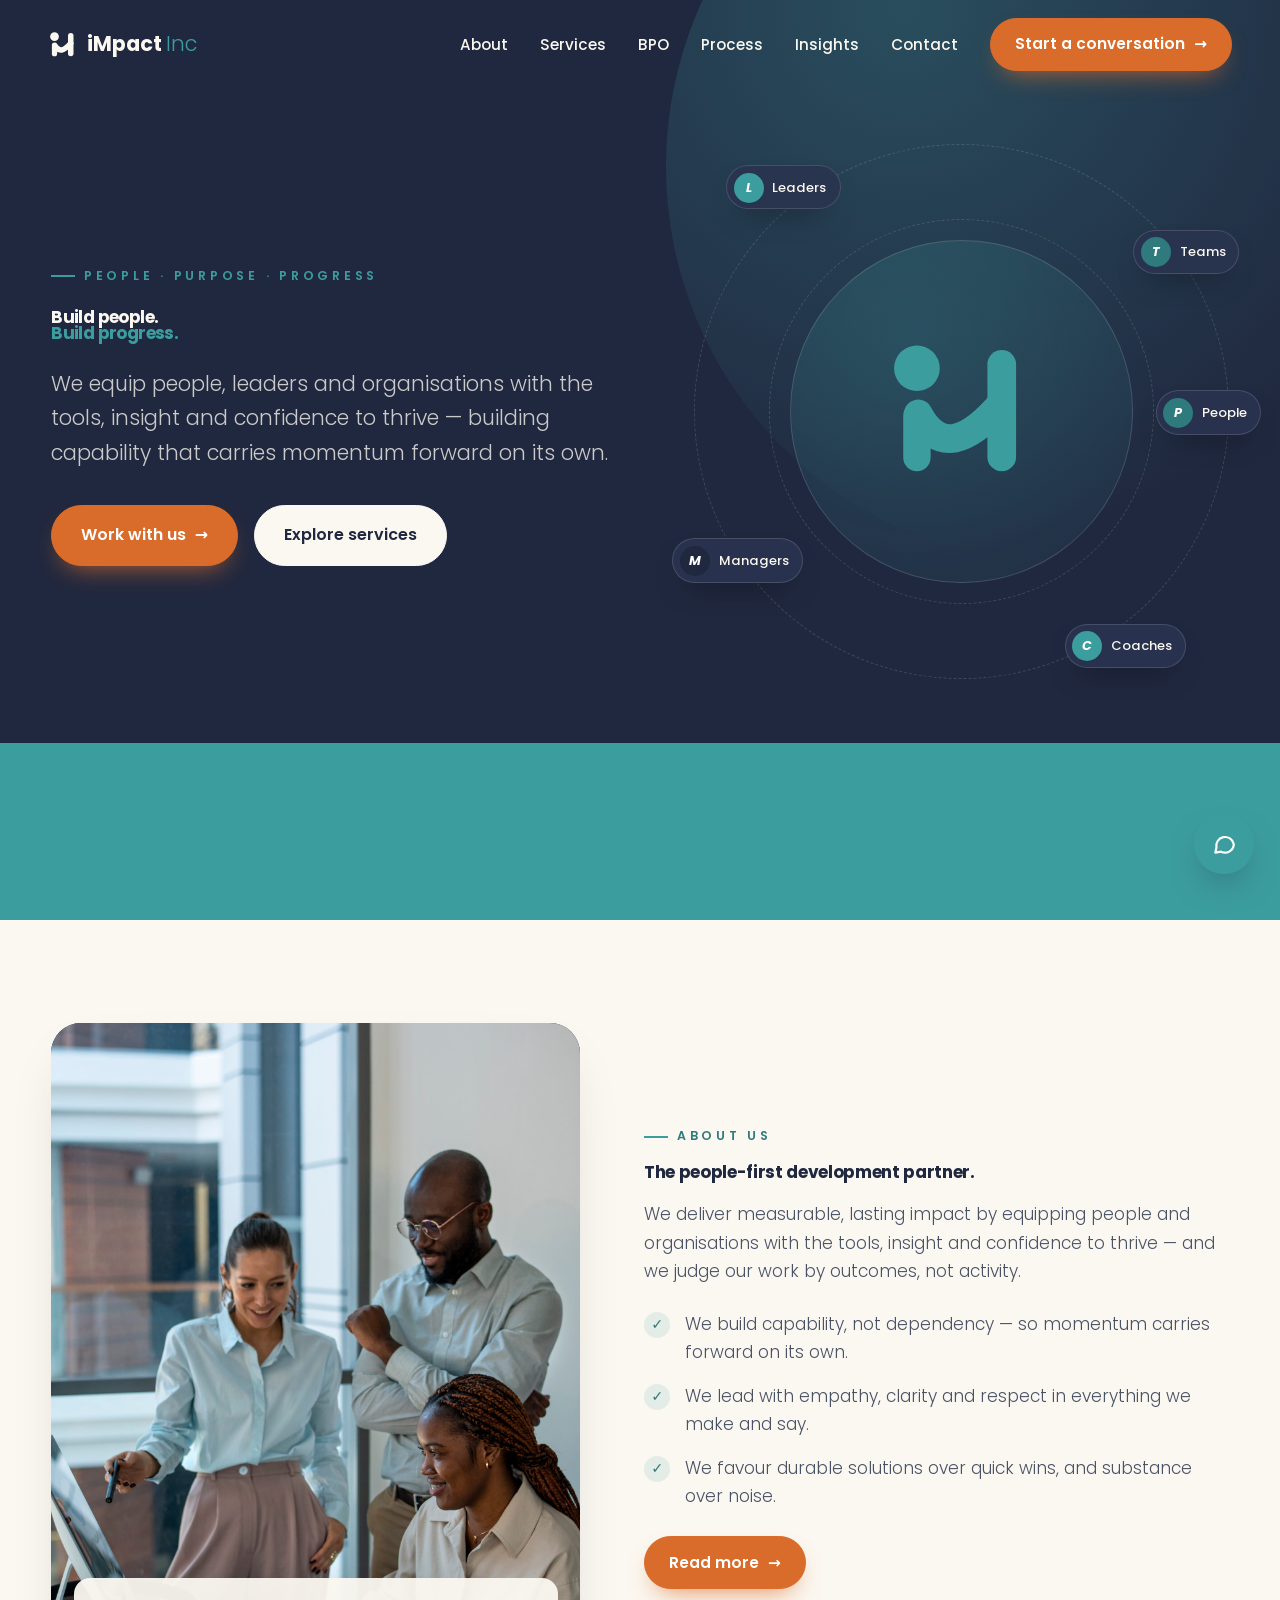
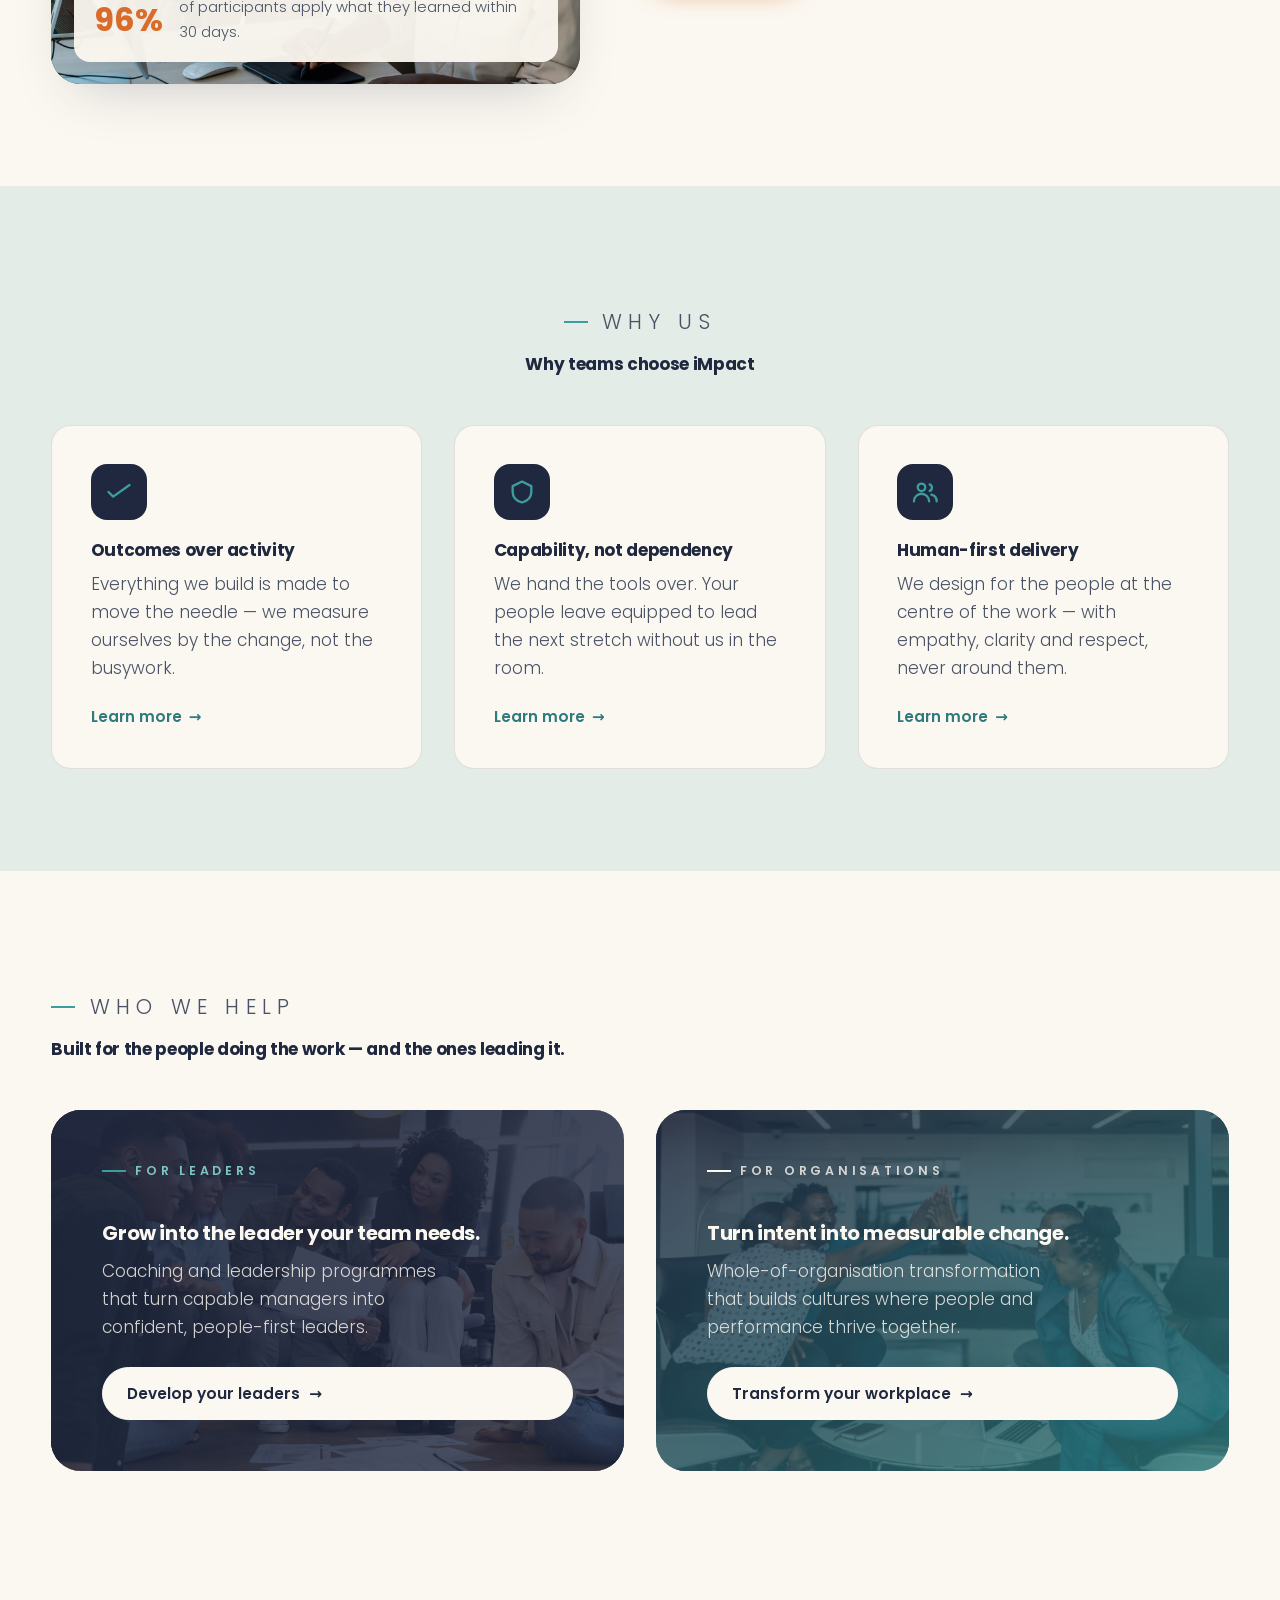
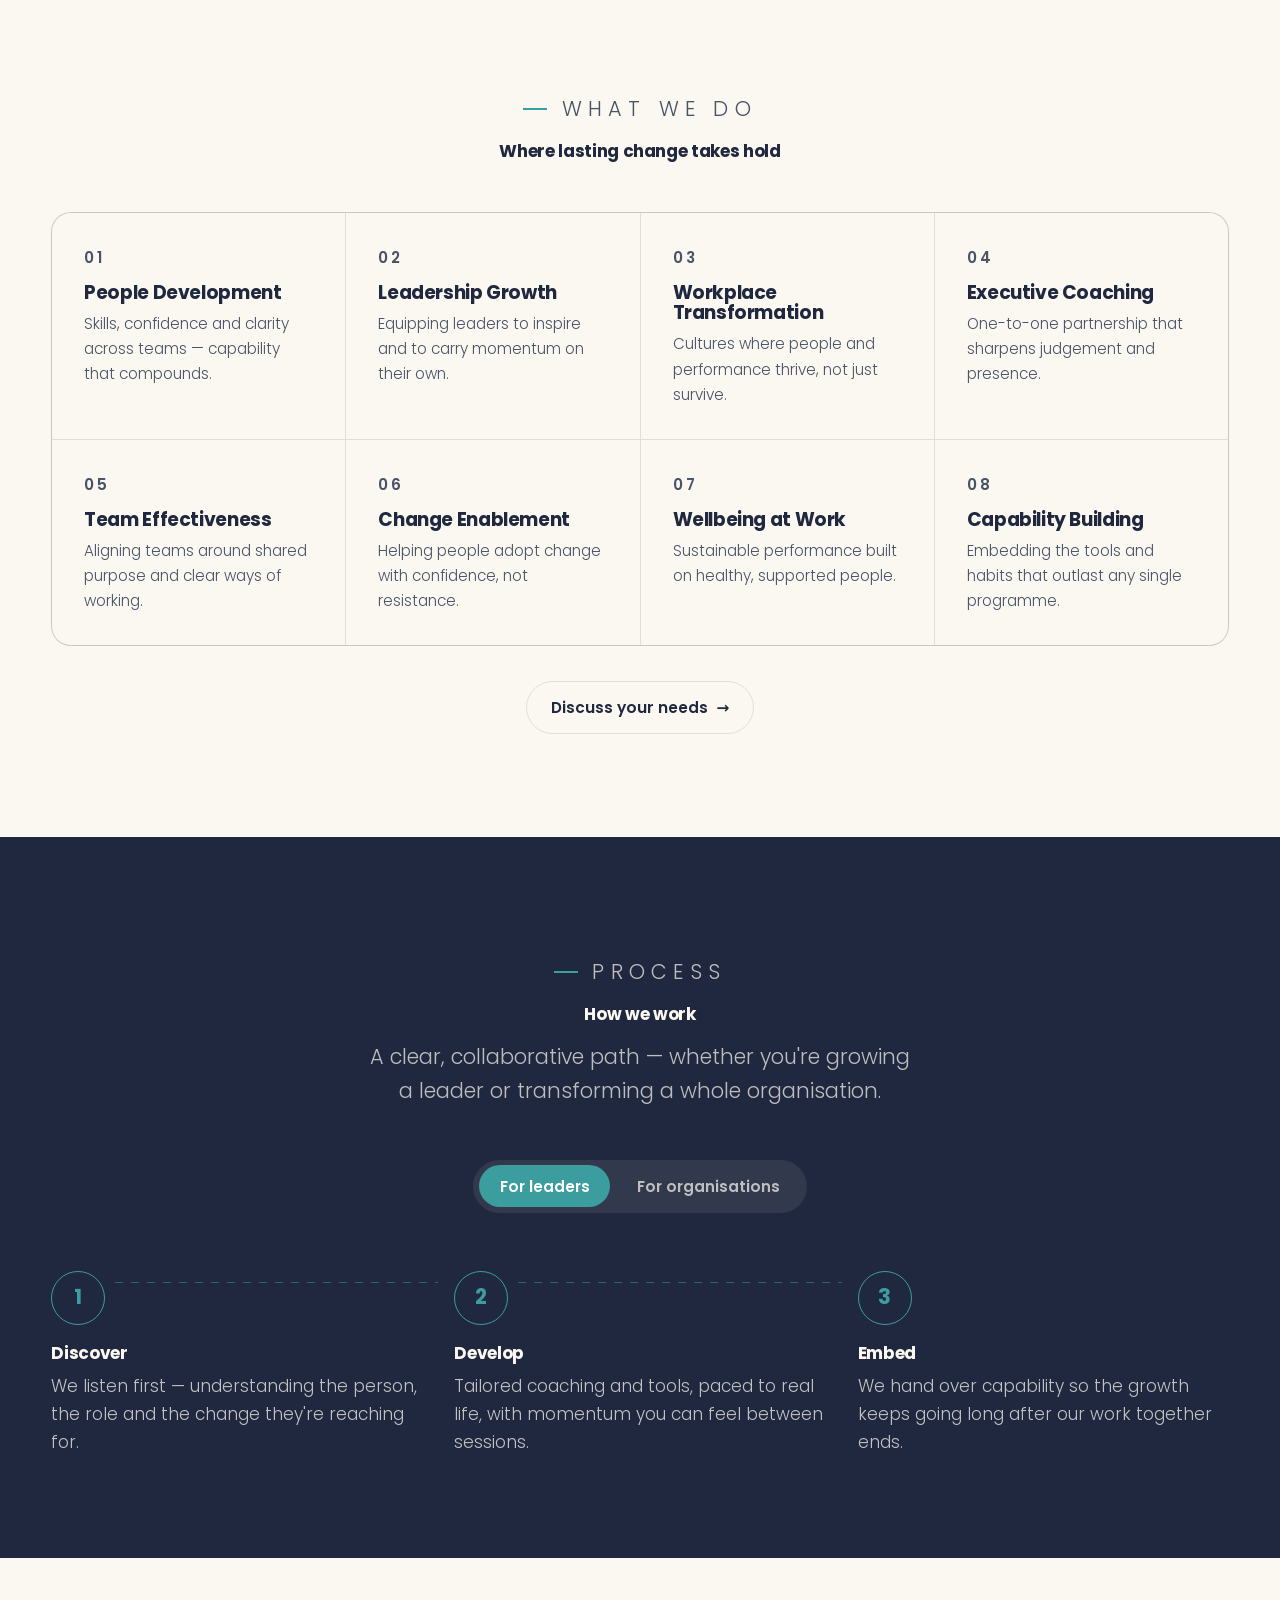
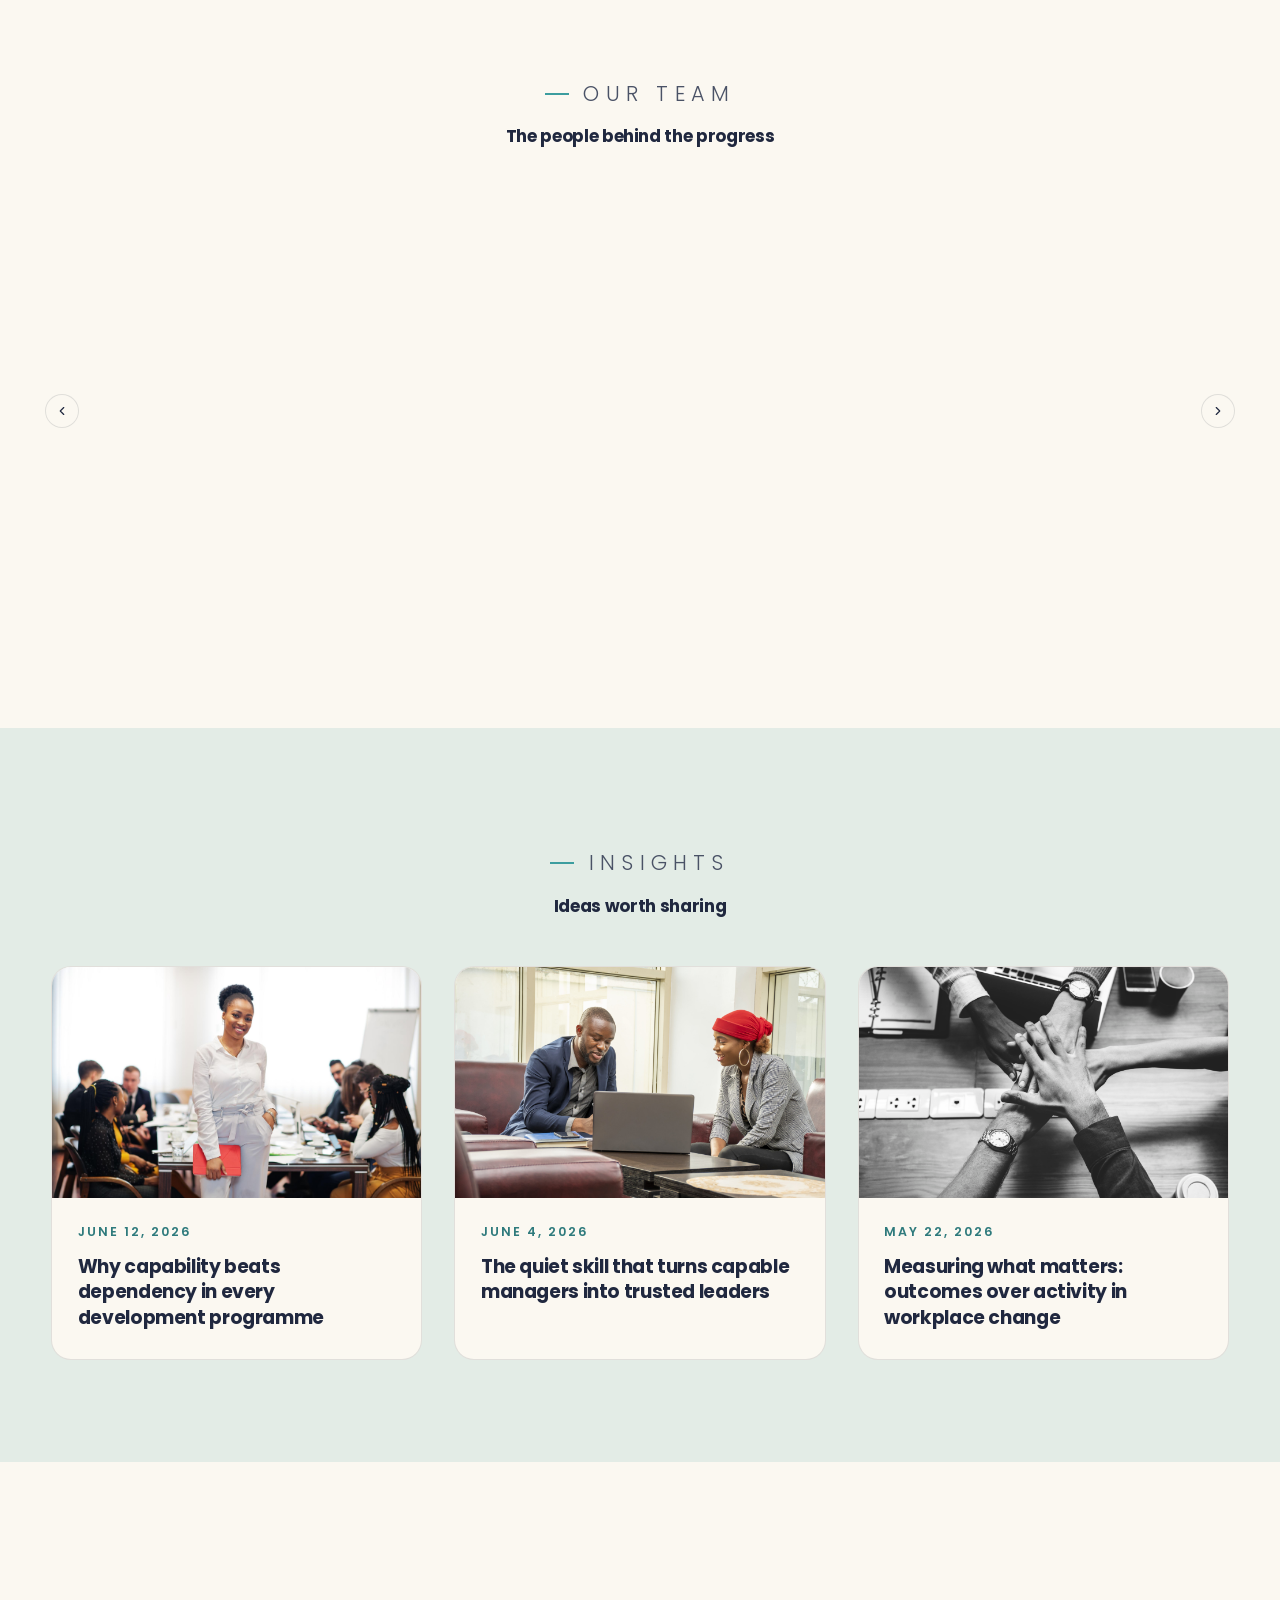
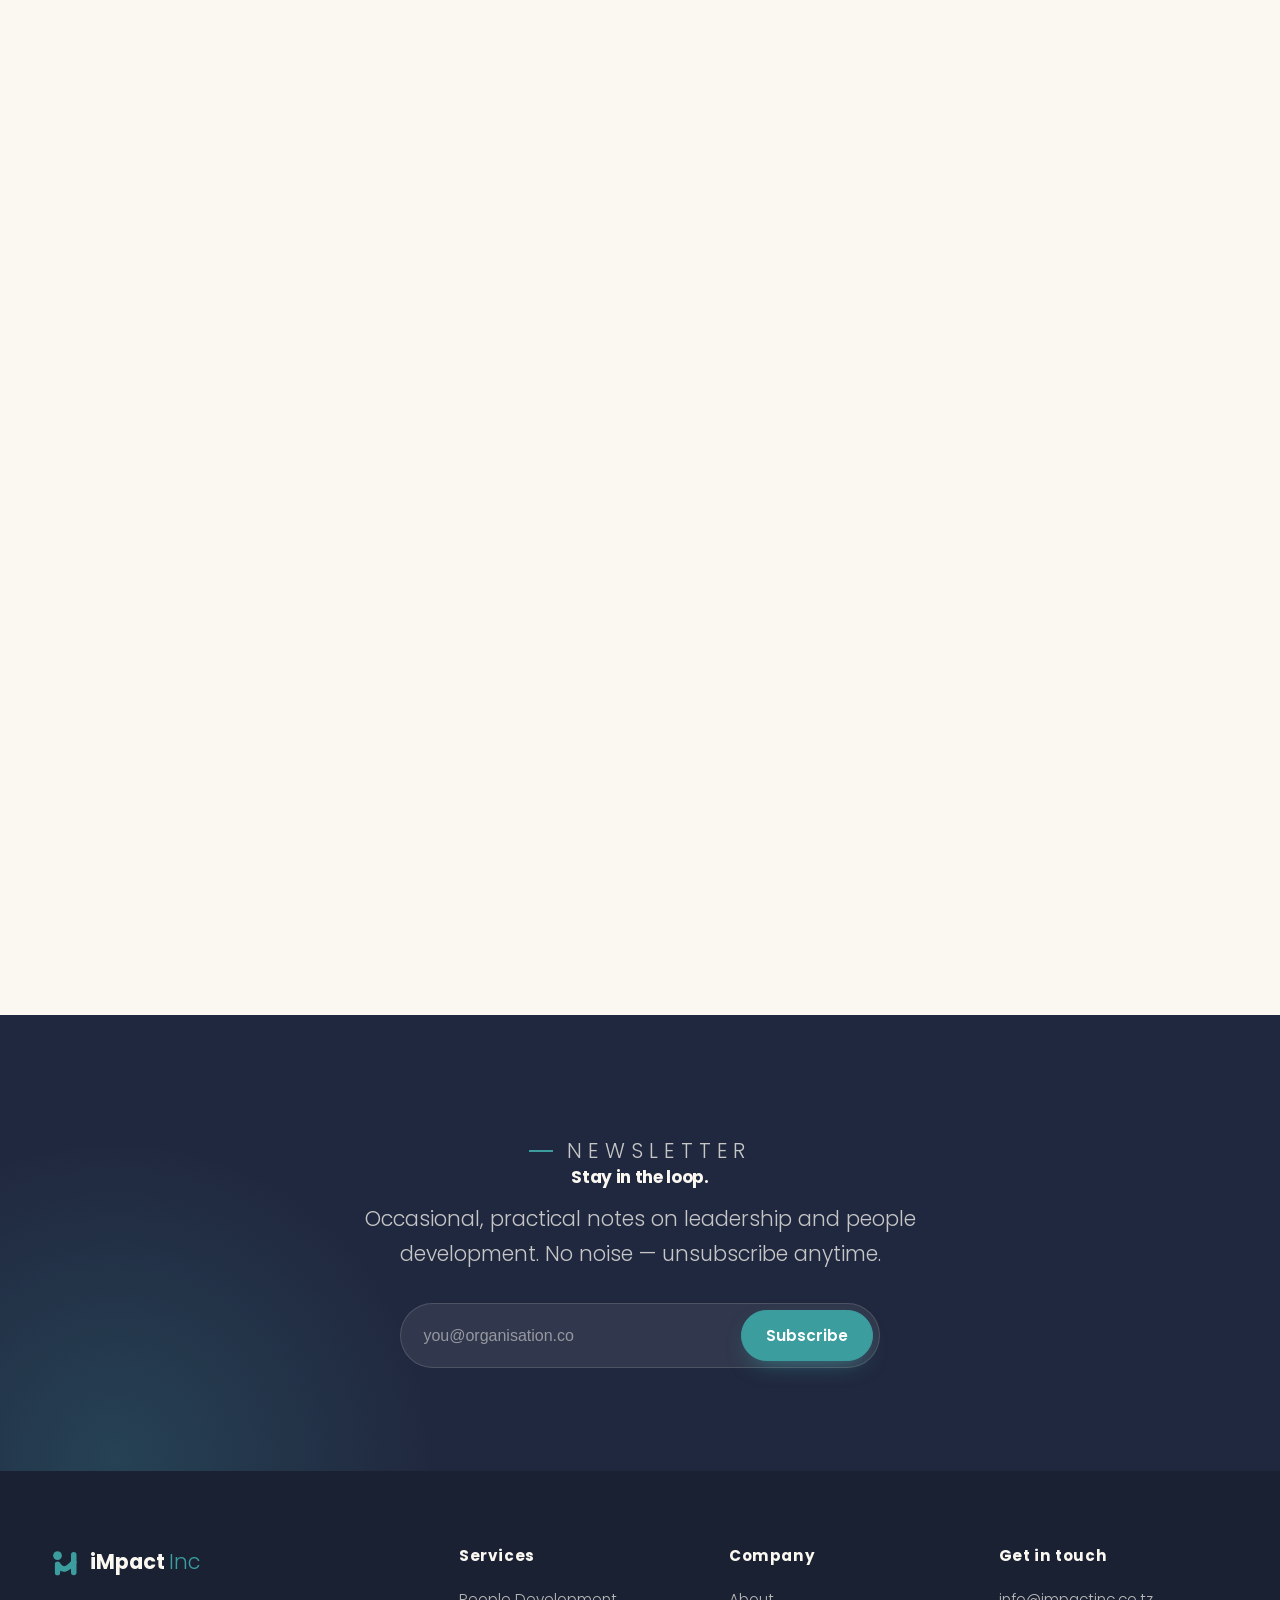
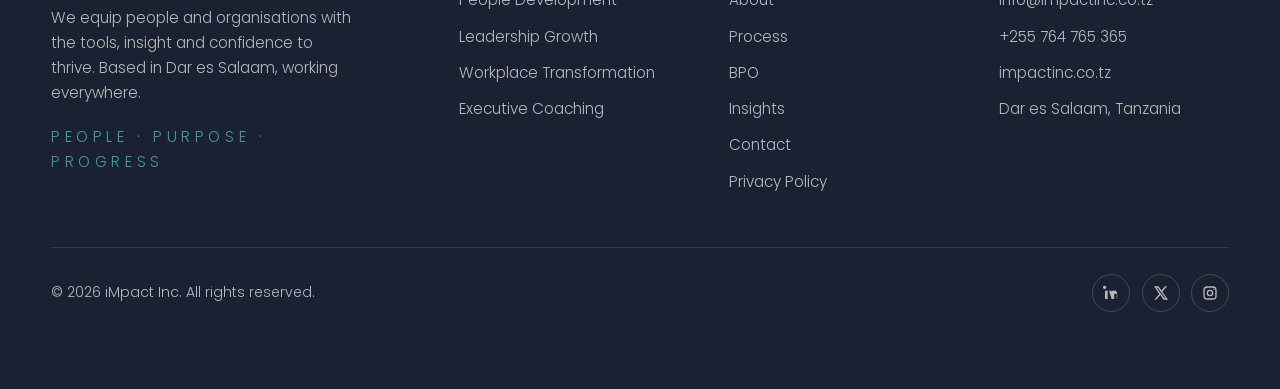
==== commit bbbd38e5: "Add FAQ chatbot and fix team card hover on looped cards - New FAQ assistant on every page; out-of-sc" ====
--- a/index.html
+++ b/index.html
@@ -485,5 +485,6 @@
   </footer>
 
   <script src="js/main.js"></script>
+  <script src="js/faq-bot.js"></script>
 </body>
 </html>
--- a/css/styles.css
+++ b/css/styles.css
@@ -488,4 +488,55 @@
 .slider__nav:hover{transform:translateY(-50%) scale(1.05)}
 .slider__nav--prev{left:-.4rem}
 .slider__nav--next{right:-.4rem}
-.slider__nav svg{width:14px;height:14px;stroke:currentColor;fill:none;stroke-width:2;stroke-linecap:round;stroke-linejoin:round}+.slider__nav svg{width:14px;height:14px;stroke:currentColor;fill:none;stroke-width:2;stroke-linecap:round;stroke-linejoin:round}
+/* ---------- FAQ assistant ---------- */
+.faqbot{position:fixed;right:clamp(1rem,3vw,1.6rem);bottom:clamp(1rem,3vw,1.6rem);z-index:90;font-family:var(--font)}
+.faqbot__launcher{width:60px;height:60px;border-radius:50%;border:0;cursor:pointer;background:var(--teal);color:#fff;
+  display:grid;place-items:center;box-shadow:0 16px 34px -14px rgba(32,40,63,.55);transition:transform .3s var(--ease),background .3s var(--ease);margin-left:auto}
+.faqbot__launcher:hover{transform:scale(1.06);background:var(--teal-deep)}
+.faqbot__launcher svg{width:26px;height:26px;grid-area:1/1}
+.faqbot__ic-close{display:none}
+.faqbot.is-open .faqbot__ic-open{display:none}
+.faqbot.is-open .faqbot__ic-close{display:block}
+.faqbot__panel{position:absolute;right:0;bottom:76px;width:min(370px,calc(100vw - 2rem));height:min(560px,calc(100vh - 120px));
+  display:flex;flex-direction:column;background:var(--paper);border-radius:var(--radius);overflow:hidden;
+  box-shadow:0 30px 70px -24px rgba(32,40,63,.45);border:1px solid var(--line);animation:faqbotIn .35s var(--ease)}
+.faqbot__panel[hidden]{display:none}
+@keyframes faqbotIn{from{opacity:0;transform:translateY(12px)}to{opacity:1;transform:none}}
+.faqbot__head{display:flex;align-items:center;gap:.75rem;padding:1rem 1.1rem;background:var(--navy);color:var(--paper)}
+.faqbot__avatar{width:38px;height:38px;border-radius:50%;background:var(--navy-2);color:var(--teal);display:grid;place-items:center;flex:none}
+.faqbot__avatar svg{width:20px;height:20px}
+.faqbot__title{flex:1;line-height:1.25}
+.faqbot__title strong{display:block;font-size:.98rem;font-weight:600}
+.faqbot__title span{font-size:.78rem;color:rgba(251,248,241,.65)}
+.faqbot__wa-top{width:36px;height:36px;border-radius:50%;background:#25D366;color:#fff;display:grid;place-items:center;flex:none;transition:transform .2s var(--ease)}
+.faqbot__wa-top:hover{transform:scale(1.08)}
+.faqbot__wa-top svg{width:20px;height:20px}
+.faqbot__log{flex:1;overflow-y:auto;padding:1rem;display:flex;flex-direction:column;gap:.6rem}
+.faqbot__msg{max-width:88%;padding:.65rem .9rem;border-radius:16px;font-size:.9rem;line-height:1.5;font-weight:400;word-wrap:break-word}
+.faqbot__msg--bot{background:#fff;border:1px solid var(--line);color:var(--ink);border-bottom-left-radius:4px;align-self:flex-start}
+.faqbot__msg--user{background:var(--teal-deep);color:#fff;border-bottom-right-radius:4px;align-self:flex-end}
+.faqbot__msg a{color:var(--teal-deep);text-decoration:underline;font-weight:500}
+.faqbot__msg ul{list-style:disc;padding-left:1.15rem;margin:.35rem 0}
+.faqbot__msg strong{font-weight:600}
+.faqbot__msg .faqbot__wa-btn{display:block;margin-top:.6rem;background:#25D366;color:#fff;text-decoration:none;text-align:center;
+  padding:.55rem .9rem;border-radius:100px;font-weight:600;font-size:.85rem}
+.faqbot__msg .faqbot__wa-btn:hover{background:#1ebe5b}
+.faqbot__typing{display:flex;gap:4px;padding:.8rem .9rem}
+.faqbot__typing span{width:6px;height:6px;border-radius:50%;background:var(--slate);animation:faqbotDot 1s infinite}
+.faqbot__typing span:nth-child(2){animation-delay:.15s}
+.faqbot__typing span:nth-child(3){animation-delay:.3s}
+@keyframes faqbotDot{0%,60%,100%{opacity:.3;transform:none}30%{opacity:1;transform:translateY(-3px)}}
+.faqbot__chips{display:flex;gap:.4rem;overflow-x:auto;padding:.2rem 1rem .7rem;scrollbar-width:thin}
+.faqbot__chip{flex:none;font-size:.8rem;font-weight:500;padding:.45rem .8rem;border-radius:100px;cursor:pointer;
+  background:var(--mist);color:var(--navy);border:1px solid transparent;transition:border-color .2s,background .2s}
+.faqbot__chip:hover{border-color:var(--teal);background:#fff}
+.faqbot__form{display:flex;gap:.5rem;padding:.75rem;border-top:1px solid var(--line);background:#fff}
+.faqbot__form input{flex:1;min-width:0;font:inherit;font-size:.9rem;padding:.65rem .9rem;border-radius:100px;border:1px solid var(--line);background:var(--paper);color:var(--ink)}
+.faqbot__form input:focus{outline:none;border-color:var(--teal)}
+.faqbot__form button{width:42px;height:42px;border-radius:50%;border:0;cursor:pointer;background:var(--accent);color:#fff;display:grid;place-items:center;flex:none}
+.faqbot__form button:hover{background:var(--accent-deep)}
+.faqbot__form button svg{width:18px;height:18px}
+@media (max-width:480px){
+  .faqbot__panel{position:fixed;right:1rem;left:1rem;width:auto;bottom:88px;height:min(520px,calc(100vh - 110px))}
+}
